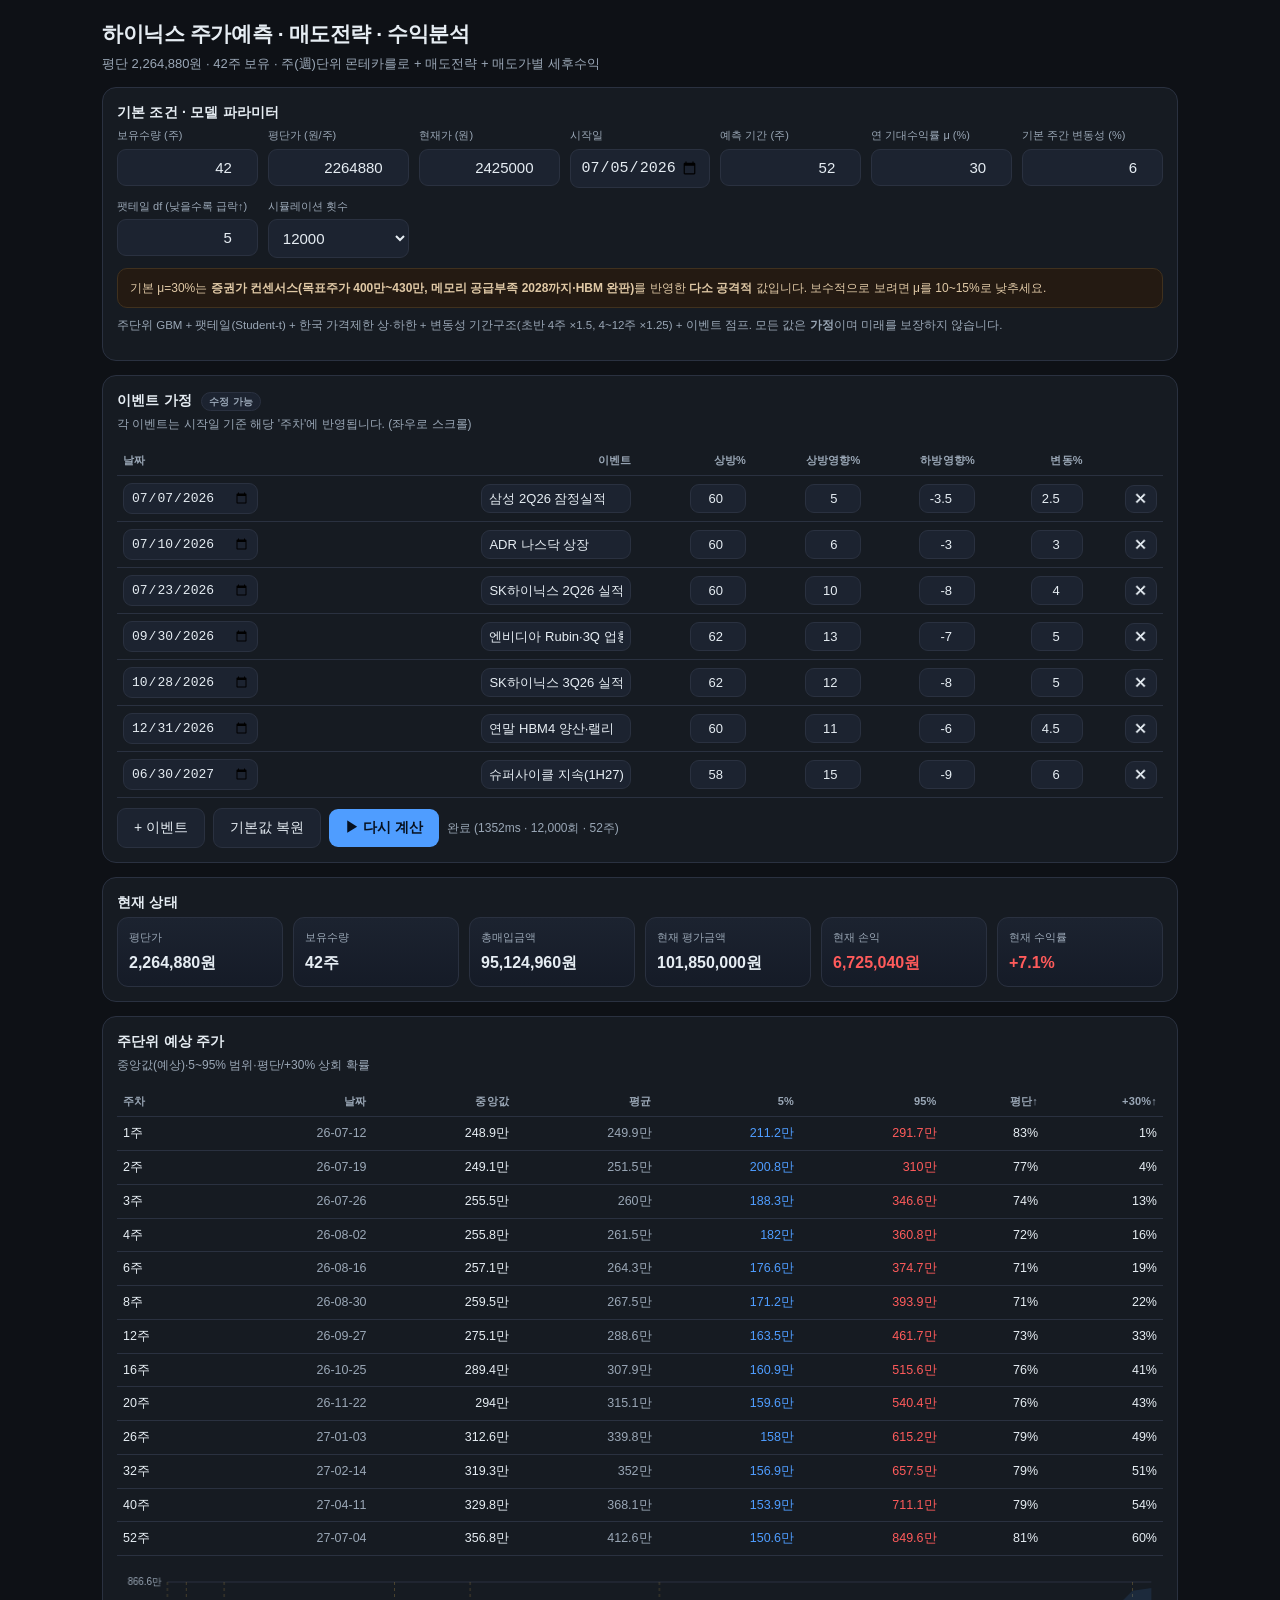
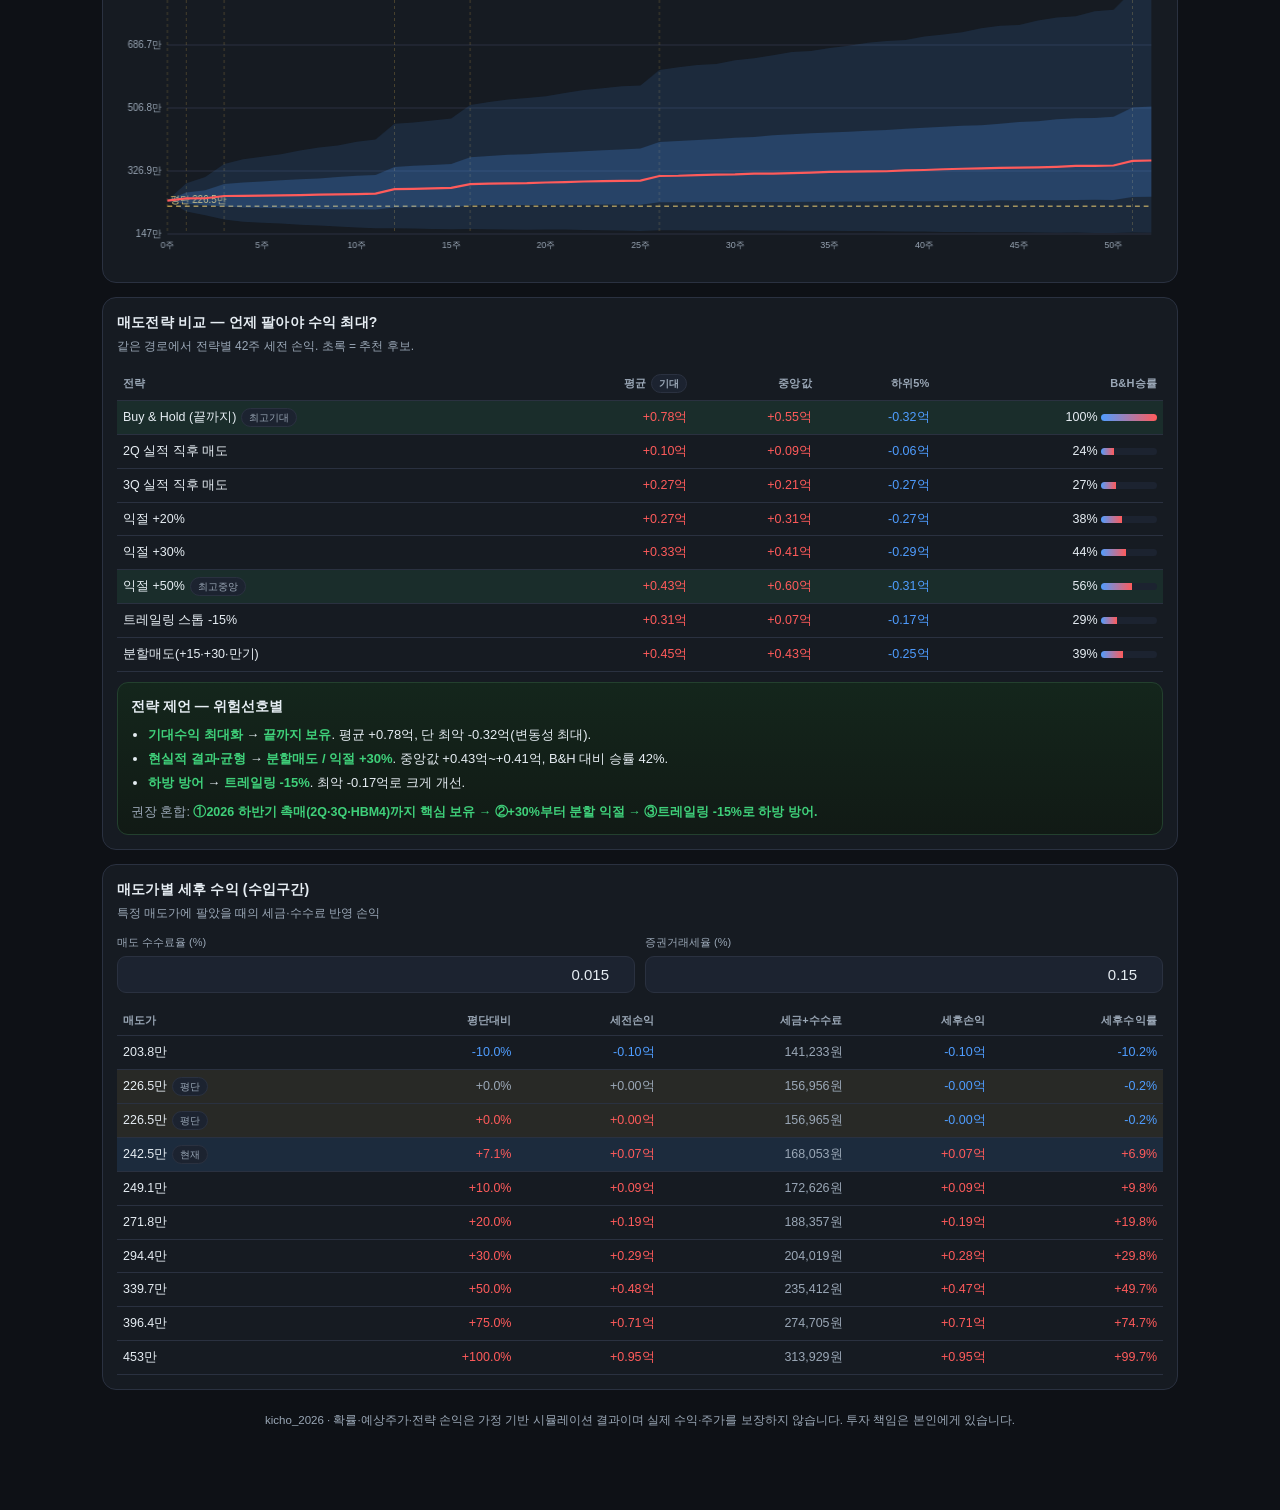
==== hynix-profit-analysis/index.html @ 16492cbe "Make forecast less conservative (mu=30%) and merge into single mobile page - Raise default drift to " ====
<!DOCTYPE html>
<html lang="ko">
<head>
<meta charset="UTF-8" />
<meta name="viewport" content="width=device-width, initial-scale=1.0, viewport-fit=cover" />
<title>하이닉스 주가예측 · 매도전략 · 수익분석</title>
<style>
  :root{
    --bg:#0e1116;--panel:#161b22;--panel-2:#1c2330;--line:#2a3140;
    --text:#e6edf3;--muted:#9aa7b6;--accent:#4f9dff;
    --up:#ff5b5b;--down:#4f9dff;--gold:#ffcf5c;--green:#3fd07a;
  }
  *{box-sizing:border-box}
  html{-webkit-text-size-adjust:100%}
  body{margin:0;font-family:-apple-system,BlinkMacSystemFont,"Segoe UI","Apple SD Gothic Neo","Malgun Gothic","맑은 고딕",Roboto,sans-serif;
    background:radial-gradient(1000px 500px at 20% -10%,#1a2233 0%,var(--bg) 55%);color:var(--text);line-height:1.5;-webkit-font-smoothing:antialiased}
  .wrap{max-width:1100px;margin:0 auto;padding:18px 12px 70px}
  header h1{margin:0 0 4px;font-size:21px;letter-spacing:-.4px}
  header p{margin:0;color:var(--muted);font-size:13px}
  .panel{background:var(--panel);border:1px solid var(--line);border-radius:14px;padding:14px;margin-top:14px}
  .panel h2{margin:0 0 4px;font-size:14px;color:var(--text);font-weight:700;letter-spacing:.2px}
  .panel .sub{color:var(--muted);font-size:12px;margin:0 0 12px}
  .grid{display:grid;gap:10px}
  .inputs{grid-template-columns:repeat(auto-fit,minmax(140px,1fr))}
  @media(max-width:520px){.inputs{grid-template-columns:1fr 1fr}}
  label{display:block;font-size:11px;color:var(--muted);margin-bottom:5px}
  input,select{width:100%;padding:9px 10px;border-radius:9px;background:var(--panel-2);border:1px solid var(--line);color:var(--text);font-size:15px;outline:none}
  input:focus,select:focus{border-color:var(--accent)}
  input[type=number]{text-align:right}
  .cards{grid-template-columns:repeat(auto-fit,minmax(110px,1fr))}
  @media(max-width:520px){.cards{grid-template-columns:1fr 1fr}}
  .card{background:linear-gradient(180deg,var(--panel-2),#151b27);border:1px solid var(--line);border-radius:11px;padding:11px}
  .card .k{font-size:11px;color:var(--muted)}
  .card .v{font-size:16px;font-weight:700;margin-top:5px}
  .up{color:var(--up)}.down{color:var(--down)}.muted{color:var(--muted)}.green{color:var(--green)}.gold{color:var(--gold)}
  .scroll{overflow-x:auto;-webkit-overflow-scrolling:touch}
  table{width:100%;border-collapse:collapse;font-size:12.5px}
  th,td{padding:7px 6px;text-align:right;border-bottom:1px solid var(--line);white-space:nowrap}
  th{color:var(--muted);font-weight:600;font-size:11px;letter-spacing:.2px}
  td:first-child,th:first-child{text-align:left}
  tr.best td{background:rgba(63,208,122,.10)}
  tr.avg td{background:rgba(255,207,92,.08)}
  tr.now td{background:rgba(79,157,255,.12)}
  .evt input{padding:6px 7px;font-size:13px}
  .btn{cursor:pointer;background:var(--accent);color:#06101f;border:none;border-radius:9px;padding:10px 16px;font-size:14px;font-weight:700}
  .btn.sec{background:var(--panel-2);color:var(--text);border:1px solid var(--line);font-weight:500}
  .prob-bar{height:7px;border-radius:6px;background:var(--panel-2);overflow:hidden;display:inline-block;width:56px;vertical-align:middle}
  .prob-bar>span{display:block;height:100%;background:linear-gradient(90deg,#4f9dff,#ff5b5b)}
  canvas{width:100%;max-width:100%;height:300px;display:block;touch-action:pan-y}
  .foot{margin-top:22px;color:var(--muted);font-size:11.5px;text-align:center}
  .note{font-size:11.5px;color:var(--muted);margin-top:9px}
  .toolbar{display:flex;gap:8px;flex-wrap:wrap;align-items:center;margin-top:10px}
  .rec{background:linear-gradient(180deg,#14261c,#111a15);border:1px solid #23402e;border-radius:11px;padding:13px;margin-top:10px}
  .rec b{color:var(--green)}
  .tag{display:inline-block;font-size:10px;padding:1px 7px;border-radius:999px;background:var(--panel-2);border:1px solid var(--line);color:var(--muted);margin-left:5px}
  .warn{background:#241a12;border:1px solid #40311e;border-radius:10px;padding:10px 12px;margin-top:10px;font-size:12px;color:#e0c9a6}
</style>
</head>
<body>
<div class="wrap">
  <header>
    <h1>하이닉스 주가예측 · 매도전략 · 수익분석</h1>
    <p>평단 2,264,880원 · 42주 보유 · 주(週)단위 몬테카를로 + 매도전략 + 매도가별 세후수익</p>
  </header>

  <section class="panel">
    <h2>기본 조건 · 모델 파라미터</h2>
    <div class="grid inputs">
      <div><label>보유수량 (주)</label><input id="qty" type="number" value="42" step="1"/></div>
      <div><label>평단가 (원/주)</label><input id="avg" type="number" value="2264880" step="1000"/></div>
      <div><label>현재가 (원)</label><input id="cur" type="number" value="2425000" step="1000"/></div>
      <div><label>시작일</label><input id="start" type="date" value="2026-07-05"/></div>
      <div><label>예측 기간 (주)</label><input id="weeks" type="number" value="52" step="1"/></div>
      <div><label>연 기대수익률 μ (%)</label><input id="mu" type="number" value="30" step="1"/></div>
      <div><label>기본 주간 변동성 (%)</label><input id="vol" type="number" value="6" step="0.5"/></div>
      <div><label>팻테일 df (낮을수록 급락↑)</label><input id="df" type="number" value="5" step="1"/></div>
      <div><label>시뮬레이션 횟수</label>
        <select id="runs"><option>5000</option><option selected>12000</option><option>25000</option></select>
      </div>
    </div>
    <div class="warn">기본 μ=30%는 <b>증권가 컨센서스(목표주가 400만~430만, 메모리 공급부족 2028까지·HBM 완판)</b>를 반영한 <b>다소 공격적</b> 값입니다. 보수적으로 보려면 μ를 10~15%로 낮추세요.</div>
    <p class="note">주단위 GBM + 팻테일(Student-t) + 한국 가격제한 상·하한 + 변동성 기간구조(초반 4주 ×1.5, 4~12주 ×1.25) + 이벤트 점프. 모든 값은 <b>가정</b>이며 미래를 보장하지 않습니다.</p>
  </section>

  <section class="panel">
    <h2>이벤트 가정 <span class="tag">수정 가능</span></h2>
    <p class="sub">각 이벤트는 시작일 기준 해당 '주차'에 반영됩니다. (좌우로 스크롤)</p>
    <div class="scroll">
      <table class="evt" id="evtTable">
        <thead><tr>
          <th>날짜</th><th>이벤트</th><th>상방%</th><th>상방영향%</th><th>하방영향%</th><th>변동%</th><th></th>
        </tr></thead>
        <tbody></tbody>
      </table>
    </div>
    <div class="toolbar">
      <button class="btn sec" id="addEvt">+ 이벤트</button>
      <button class="btn sec" id="resetEvt">기본값 복원</button>
      <button class="btn" id="run">▶ 다시 계산</button>
      <span id="status" class="muted" style="font-size:12px"></span>
    </div>
  </section>

  <section class="panel">
    <h2>현재 상태</h2>
    <div class="grid cards" id="nowCards"></div>
  </section>

  <section class="panel">
    <h2>주단위 예상 주가</h2>
    <p class="sub">중앙값(예상)·5~95% 범위·평단/+30% 상회 확률</p>
    <div class="scroll">
      <table id="weekly">
        <thead><tr><th>주차</th><th>날짜</th><th>중앙값</th><th>평균</th><th>5%</th><th>95%</th><th>평단↑</th><th>+30%↑</th></tr></thead>
        <tbody></tbody>
      </table>
    </div>
    <div style="margin-top:12px"><canvas id="fan" width="1080" height="300"></canvas></div>
  </section>

  <section class="panel">
    <h2>매도전략 비교 — 언제 팔아야 수익 최대?</h2>
    <p class="sub">같은 경로에서 전략별 42주 세전 손익. 초록 = 추천 후보.</p>
    <div class="scroll">
      <table id="strat">
        <thead><tr><th>전략</th><th>평균<span class="tag">기대</span></th><th>중앙값</th><th>하위5%</th><th>B&H승률</th></tr></thead>
        <tbody></tbody>
      </table>
    </div>
    <div id="recommend"></div>
  </section>

  <section class="panel">
    <h2>매도가별 세후 수익 (수입구간)</h2>
    <p class="sub">특정 매도가에 팔았을 때의 세금·수수료 반영 손익</p>
    <div class="grid inputs" style="margin-bottom:12px">
      <div><label>매도 수수료율 (%)</label><input id="fee" type="number" value="0.015" step="0.001"/></div>
      <div><label>증권거래세율 (%)</label><input id="tax" type="number" value="0.15" step="0.01"/></div>
    </div>
    <div class="scroll">
      <table id="scenario">
        <thead><tr><th>매도가</th><th>평단대비</th><th>세전손익</th><th>세금+수수료</th><th>세후손익</th><th>세후수익률</th></tr></thead>
        <tbody></tbody>
      </table>
    </div>
  </section>

  <p class="foot">kicho_2026 · 확률·예상주가·전략 손익은 가정 기반 시뮬레이션 결과이며 실제 수익·주가를 보장하지 않습니다. 투자 책임은 본인에게 있습니다.</p>
</div>

<script>
const $=(id)=>document.getElementById(id);
const won=(n)=>Math.round(n).toLocaleString("ko-KR")+"원";
const man=(n)=>(n/10000).toLocaleString("ko-KR",{maximumFractionDigits:1})+"만";
const eok=(n)=>{const v=n/1e8;return (v>=0?"+":"")+v.toFixed(2)+"억";};
const pct=(n)=>(n>=0?"+":"")+n.toFixed(1)+"%";
const cls=(n)=>n>0?"up":n<0?"down":"muted";

const DEFAULT_EVENTS=[
  {d:"2026-07-07",n:"삼성 2Q26 잠정실적",pu:60,up:5,dn:-3.5,vol:2.5},
  {d:"2026-07-10",n:"ADR 나스닥 상장",pu:60,up:6,dn:-3,vol:3},
  {d:"2026-07-23",n:"SK하이닉스 2Q26 실적",pu:60,up:10,dn:-8,vol:4},
  {d:"2026-09-30",n:"엔비디아 Rubin·3Q 업황",pu:62,up:13,dn:-7,vol:5},
  {d:"2026-10-28",n:"SK하이닉스 3Q26 실적",pu:62,up:12,dn:-8,vol:5},
  {d:"2026-12-31",n:"연말 HBM4 양산·랠리",pu:60,up:11,dn:-6,vol:4.5},
  {d:"2027-06-30",n:"슈퍼사이클 지속(1H27)",pu:58,up:15,dn:-9,vol:6},
];
let events=JSON.parse(JSON.stringify(DEFAULT_EVENTS));

function renderEvents(){
  const tb=$("evtTable").querySelector("tbody");
  tb.innerHTML=events.map((e,i)=>`<tr>
    <td><input data-i="${i}" data-k="d" type="date" value="${e.d}" style="width:135px"/></td>
    <td><input data-i="${i}" data-k="n" type="text" value="${e.n}" style="width:150px;text-align:left"/></td>
    <td><input data-i="${i}" data-k="pu" type="number" value="${e.pu}" style="width:56px"/></td>
    <td><input data-i="${i}" data-k="up" type="number" value="${e.up}" style="width:56px"/></td>
    <td><input data-i="${i}" data-k="dn" type="number" value="${e.dn}" style="width:56px"/></td>
    <td><input data-i="${i}" data-k="vol" type="number" value="${e.vol}" style="width:52px"/></td>
    <td><button class="btn sec del" data-i="${i}" style="padding:5px 8px">✕</button></td>
  </tr>`).join("");
  tb.querySelectorAll("input").forEach(inp=>inp.addEventListener("input",()=>{
    const i=+inp.dataset.i,k=inp.dataset.k;events[i][k]=(k==="d"||k==="n")?inp.value:(+inp.value||0);}));
  tb.querySelectorAll(".del").forEach(b=>b.addEventListener("click",()=>{events.splice(+b.dataset.i,1);renderEvents();}));
}

function gauss(){let u=0,v=0;while(u===0)u=Math.random();while(v===0)v=Math.random();
  return Math.sqrt(-2*Math.log(u))*Math.cos(2*Math.PI*v);}
function tdraw(df){if(df<=2)return gauss();let c=0;for(let i=0;i<df;i++){const g=gauss();c+=g*g;}
  return gauss()/Math.sqrt(c/df)*Math.sqrt((df-2)/df);}
const clamp=(m,lo,hi)=>Math.max(lo,Math.min(hi,m));
function quantile(sorted,q){const k=(sorted.length-1)*q,f=Math.floor(k),c=Math.min(f+1,sorted.length-1);
  return sorted[f]+(sorted[c]-sorted[f])*(k-f);}
function weekIndex(s,d){return Math.round((new Date(d)-new Date(s))/(7*864e5));}
function weekDate(s,w){const dt=new Date(s);dt.setDate(dt.getDate()+w*7);return dt.toISOString().slice(0,10);}

function simulate(){
  const qty=+$("qty").value||0,avg=+$("avg").value||0,cur=+$("cur").value||0;
  const start=$("start").value,W=Math.max(1,+$("weeks").value||52);
  const muW=(+$("mu").value/100)/52,baseVol=(+$("vol").value/100),df=Math.max(3,+$("df").value||5);
  const N=+$("runs").value;
  const evByWeek={};events.forEach(e=>{const w=weekIndex(start,e.d);if(w>=0&&w<=W){(evByWeek[w]=evByWeek[w]||[]).push(e);}});
  const cols=Array.from({length:W+1},()=>new Float64Array(N));
  const volMul=(w)=>w<4?1.5:w<12?1.25:1.0;
  const S={bh:new Float64Array(N),af2q:new Float64Array(N),af3q:new Float64Array(N),
    tp20:new Float64Array(N),tp30:new Float64Array(N),tp50:new Float64Array(N),
    trail:new Float64Array(N),scale:new Float64Array(N)};
  const w2q=(()=>{const e=events.find(x=>/2Q/i.test(x.n));return e?Math.min(weekIndex(start,e.d)+1,W):Math.min(3,W);})();
  const w3q=(()=>{const e=events.find(x=>/3Q/i.test(x.n));return e?Math.min(weekIndex(start,e.d)+1,W):Math.min(17,W);})();
  for(let p=0;p<N;p++){
    let price=cur;cols[0][p]=price;
    let peak=price,hit20=0,hit30=0,hit50=0,trailSold=0,scGot=0,scRem=1.0,sc15=0,sc30=0;
    const L20=cur*1.2,L30=cur*1.3,L50=cur*1.5,L15=cur*1.15;
    for(let w=1;w<=W;w++){
      const v=baseVol*volMul(w-1);
      price*=clamp(Math.exp((muW-0.5*v*v)+v*tdraw(df)),0.62,1.42);
      const evs=evByWeek[w];
      if(evs)evs.forEach(e=>{const sh=(Math.random()<e.pu/100?e.up:e.dn)/100;price*=clamp(1+sh+gauss()*e.vol/100,0.55,1.6);});
      if(price<1000)price=1000;cols[w][p]=price;
      peak=Math.max(peak,price);
      if(!hit20&&price>=L20)hit20=price;
      if(!hit30&&price>=L30)hit30=price;
      if(!hit50&&price>=L50)hit50=price;
      if(!trailSold&&price<=peak*0.85)trailSold=price;
      if(!sc15&&price>=L15){sc15=price;scGot+=price/3;scRem-=1/3;}
      if(!sc30&&price>=L30){sc30=price;scGot+=price/3;scRem-=1/3;}
    }
    const end=price;
    S.bh[p]=end;S.af2q[p]=cols[w2q][p];S.af3q[p]=cols[w3q][p];
    S.tp20[p]=hit20||end;S.tp30[p]=hit30||end;S.tp50[p]=hit50||end;
    S.trail[p]=trailSold||end;S.scale[p]=scGot+end*scRem;
  }
  return {qty,avg,cur,start,W,N,cols,S};
}

function renderNow(){
  const qty=+$("qty").value||0,avg=+$("avg").value||0,cur=+$("cur").value||0;
  const gain=(cur-avg)*qty,rate=avg?(cur/avg-1)*100:0;
  const cards=[
    {k:"평단가",v:won(avg)},{k:"보유수량",v:qty+"주"},{k:"총매입금액",v:won(avg*qty)},
    {k:"현재 평가금액",v:won(cur*qty)},{k:"현재 손익",v:won(gain),c:cls(gain)},{k:"현재 수익률",v:pct(rate),c:cls(gain)},
  ];
  $("nowCards").innerHTML=cards.map(c=>`<div class="card"><div class="k">${c.k}</div><div class="v ${c.c||""}">${c.v}</div></div>`).join("");
}

function renderWeekly(s){
  const marks=new Set([1,2,3,4,6,8,12,16,20,26,32,40,s.W]);const rows=[];
  for(let w=1;w<=s.W;w++){if(!marks.has(w))continue;
    const arr=Array.from(s.cols[w]).sort((a,b)=>a-b);
    const med=quantile(arr,.5),mean=arr.reduce((x,y)=>x+y,0)/arr.length,p5=quantile(arr,.05),p95=quantile(arr,.95);
    const ab=arr.filter(x=>x>=s.avg).length/arr.length*100,t30=arr.filter(x=>x>=s.cur*1.3).length/arr.length*100;
    rows.push(`<tr><td>${w}주</td><td class="muted">${weekDate(s.start,w).slice(2)}</td>
      <td>${man(med)}</td><td class="muted">${man(mean)}</td><td class="down">${man(p5)}</td><td class="up">${man(p95)}</td>
      <td>${ab.toFixed(0)}%</td><td>${t30.toFixed(0)}%</td></tr>`);
  }
  $("weekly").querySelector("tbody").innerHTML=rows.join("");
}

function renderStrat(s){
  const defs=[
    {k:"bh",n:"Buy & Hold (끝까지)"},{k:"af2q",n:"2Q 실적 직후 매도"},{k:"af3q",n:"3Q 실적 직후 매도"},
    {k:"tp20",n:"익절 +20%"},{k:"tp30",n:"익절 +30%"},{k:"tp50",n:"익절 +50%"},
    {k:"trail",n:"트레일링 스톱 -15%"},{k:"scale",n:"분할매도(+15·+30·만기)"},
  ];
  const bh=s.S.bh;
  const stats=defs.map(d=>{const a=s.S[d.k],arr=Array.from(a).sort((x,y)=>x-y);
    const mean=arr.reduce((x,y)=>x+y,0)/arr.length;
    let win=0;for(let i=0;i<a.length;i++)if(a[i]>=bh[i])win++;
    return {...d,meanPL:(mean-s.avg)*s.qty,medPL:(quantile(arr,.5)-s.avg)*s.qty,p5PL:(quantile(arr,.05)-s.avg)*s.qty,win:win/a.length*100};});
  const bestMean=Math.max(...stats.map(x=>x.meanPL)),bestMed=Math.max(...stats.map(x=>x.medPL));
  $("strat").querySelector("tbody").innerHTML=stats.map(x=>{
    const best=(x.meanPL===bestMean||x.medPL===bestMed);
    return `<tr class="${best?"best":""}"><td>${x.n}${x.meanPL===bestMean?'<span class="tag">최고기대</span>':''}${x.medPL===bestMed?'<span class="tag">최고중앙</span>':''}</td>
      <td class="${cls(x.meanPL)}">${eok(x.meanPL)}</td><td class="${cls(x.medPL)}">${eok(x.medPL)}</td>
      <td class="${cls(x.p5PL)}">${eok(x.p5PL)}</td>
      <td>${x.win.toFixed(0)}% <span class="prob-bar"><span style="width:${x.win}%"></span></span></td></tr>`;
  }).join("");
  const g=(k)=>stats.find(x=>x.k===k);
  const bhS=g("bh"),sc=g("scale"),tp30=g("tp30"),trail=g("trail");
  $("recommend").innerHTML=`<div class="rec">
    <div style="font-size:14px;font-weight:700;margin-bottom:6px">전략 제언 — 위험선호별</div>
    <ul style="margin:0;padding-left:17px;font-size:13px;line-height:1.85">
      <li><b>기대수익 최대화</b> → <b>끝까지 보유</b>. 평균 ${eok(bhS.meanPL)}, 단 최악 ${eok(bhS.p5PL)}(변동성 최대).</li>
      <li><b>현실적 결과·균형</b> → <b>분할매도 / 익절 +30%</b>. 중앙값 ${eok(sc.medPL)}~${eok(tp30.medPL)}, B&H 대비 승률 ${Math.round((sc.win+tp30.win)/2)}%.</li>
      <li><b>하방 방어</b> → <b>트레일링 -15%</b>. 최악 ${eok(trail.p5PL)}로 크게 개선.</li>
    </ul>
    <div style="margin-top:8px;font-size:12.5px;color:var(--muted)">권장 혼합: <b>①2026 하반기 촉매(2Q·3Q·HBM4)까지 핵심 보유 → ②+30%부터 분할 익절 → ③트레일링 -15%로 하방 방어.</b></div>
  </div>`;
}

function drawFan(s){
  const cv=$("fan"),ctx=cv.getContext("2d"),W=cv.width,H=cv.height;ctx.clearRect(0,0,W,H);
  const padL=52,padR=12,padT=14,padB=34,x0=padL,x1=W-padR,y0=H-padB,y1=padT;
  const st=[];for(let w=0;w<=s.W;w++){const a=Array.from(s.cols[w]).sort((p,q)=>p-q);
    st.push({p5:quantile(a,.05),p25:quantile(a,.25),med:quantile(a,.5),p75:quantile(a,.75),p95:quantile(a,.95)});}
  const lo=Math.min(...st.map(p=>p.p5),s.avg)*0.98,hi=Math.max(...st.map(p=>p.p95),s.avg)*1.02;
  const sx=(w)=>x0+(w/s.W)*(x1-x0),sy=(v)=>y0-((v-lo)/(hi-lo))*(y0-y1);
  ctx.strokeStyle="#2a3140";ctx.fillStyle="#9aa7b6";ctx.font="10px sans-serif";
  for(let g=0;g<=4;g++){const v=lo+(hi-lo)*g/4,y=sy(v);ctx.beginPath();ctx.moveTo(x0,y);ctx.lineTo(x1,y);ctx.stroke();
    ctx.textAlign="right";ctx.fillText(man(v),x0-6,y+3);}
  events.forEach(e=>{const w=weekIndex(s.start,e.d);if(w<0||w>s.W)return;const x=sx(w);
    ctx.strokeStyle="rgba(255,207,92,.22)";ctx.setLineDash([3,3]);ctx.beginPath();ctx.moveTo(x,y1);ctx.lineTo(x,y0);ctx.stroke();ctx.setLineDash([]);});
  ctx.strokeStyle="#ffcf5c";ctx.setLineDash([5,4]);const ya=sy(s.avg);
  ctx.beginPath();ctx.moveTo(x0,ya);ctx.lineTo(x1,ya);ctx.stroke();ctx.setLineDash([]);
  ctx.fillStyle="#ffcf5c";ctx.textAlign="left";ctx.fillText("평단 "+man(s.avg),x0+3,ya-3);
  const band=(a,b,c)=>{ctx.fillStyle=c;ctx.beginPath();
    st.forEach((p,i)=>{const x=sx(i),y=sy(p[b]);i?ctx.lineTo(x,y):ctx.moveTo(x,y);});
    for(let i=st.length-1;i>=0;i--)ctx.lineTo(sx(i),sy(st[i][a]));ctx.closePath();ctx.fill();};
  band("p5","p95","rgba(79,157,255,.12)");band("p25","p75","rgba(79,157,255,.22)");
  ctx.strokeStyle="#ff5b5b";ctx.lineWidth=2.2;ctx.beginPath();
  st.forEach((p,i)=>{const x=sx(i),y=sy(p.med);i?ctx.lineTo(x,y):ctx.moveTo(x,y);});ctx.stroke();
  ctx.fillStyle="#9aa7b6";ctx.textAlign="center";ctx.font="9px sans-serif";
  for(let w=0;w<=s.W;w+=Math.max(1,Math.round(s.W/10))){ctx.fillText(w+"주",sx(w),y0+14);}
}

function renderScenario(){
  const qty=+$("qty").value||0,avg=+$("avg").value||0,cur=+$("cur").value||0;
  const fee=(+$("fee").value||0)/100,tax=(+$("tax").value||0)/100,cost=avg*qty;
  const mults=[0.9,1.0,1.1,1.2,1.3,1.5,1.75,2.0];
  const set=new Set(mults.map(m=>Math.round(avg*m/1000)*1000));
  if(cur>0)set.add(Math.round(cur/1000)*1000);set.add(Math.round(avg));
  const prices=[...set].filter(p=>p>0).sort((a,b)=>a-b);
  $("scenario").querySelector("tbody").innerHTML=prices.map(price=>{
    const proceeds=price*qty,t=proceeds*tax,f=proceeds*fee,gross=proceeds-cost,net=gross-t-f;
    const rate=cost?net/cost*100:0,diff=avg?(price-avg)/avg*100:0;
    const isAvg=Math.abs(price-Math.round(avg))<avg*0.005,isNow=cur>0&&Math.abs(price-Math.round(cur/1000)*1000)<1;
    return `<tr class="${isNow?"now":isAvg?"avg":""}"><td>${man(price)}${isAvg?'<span class="tag">평단</span>':isNow?'<span class="tag">현재</span>':''}</td>
      <td class="${cls(diff)}">${pct(diff)}</td><td class="${cls(gross)}">${eok(gross)}</td>
      <td class="muted">${won(t+f)}</td><td class="${cls(net)}">${eok(net)}</td><td class="${cls(net)}">${pct(rate)}</td></tr>`;
  }).join("");
}

let running=false;
function run(){
  if(running)return;running=true;$("status").textContent="계산 중…";
  setTimeout(()=>{const t0=performance.now();const s=simulate();
    renderNow();renderWeekly(s);drawFan(s);renderStrat(s);renderScenario();
    $("status").textContent=`완료 (${(performance.now()-t0).toFixed(0)}ms · ${s.N.toLocaleString()}회 · ${s.W}주)`;running=false;},30);
}

$("addEvt").addEventListener("click",()=>{events.push({d:"2027-12-31",n:"신규 이벤트",pu:55,up:8,dn:-8,vol:5});renderEvents();});
$("resetEvt").addEventListener("click",()=>{events=JSON.parse(JSON.stringify(DEFAULT_EVENTS));renderEvents();run();});
$("run").addEventListener("click",run);
["qty","avg","cur"].forEach(id=>$(id).addEventListener("input",()=>{renderNow();renderScenario();}));
["fee","tax"].forEach(id=>$(id).addEventListener("input",renderScenario));

renderEvents();renderNow();run();
</script>
</body>
</html>
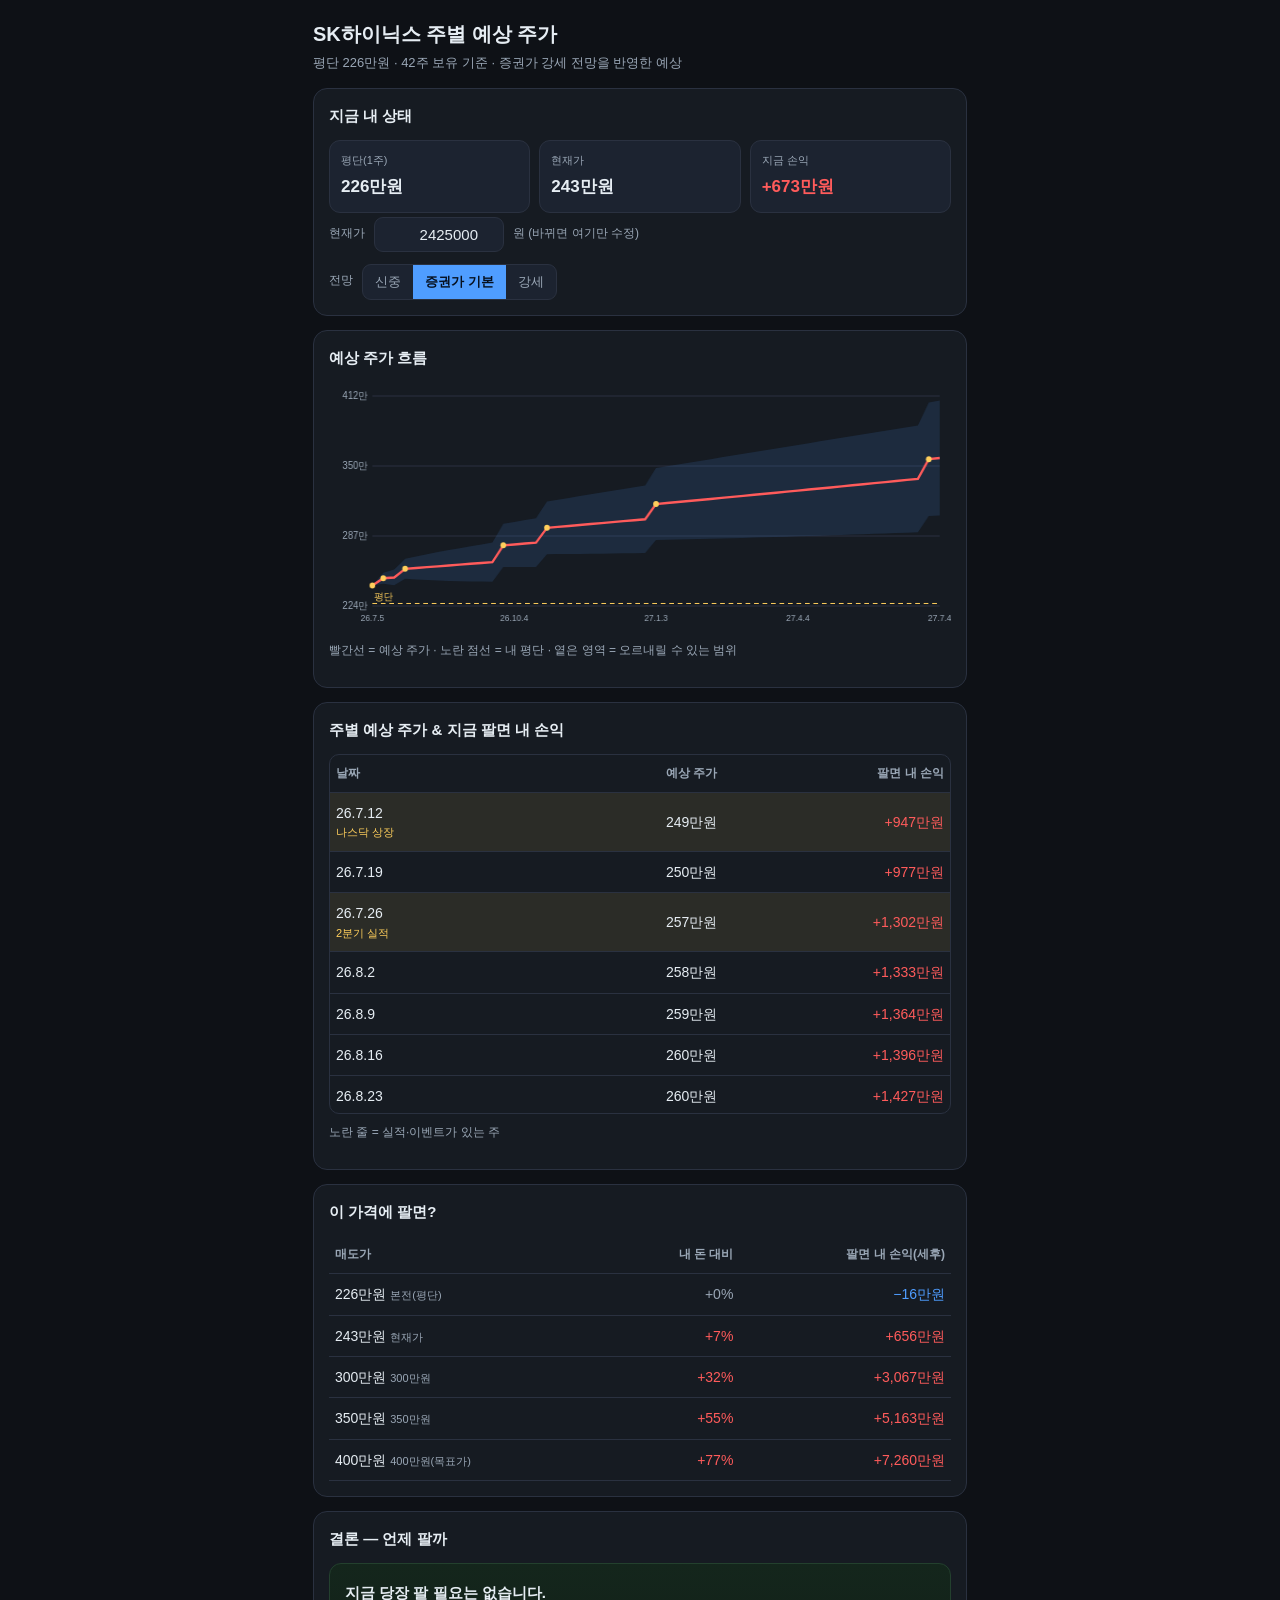
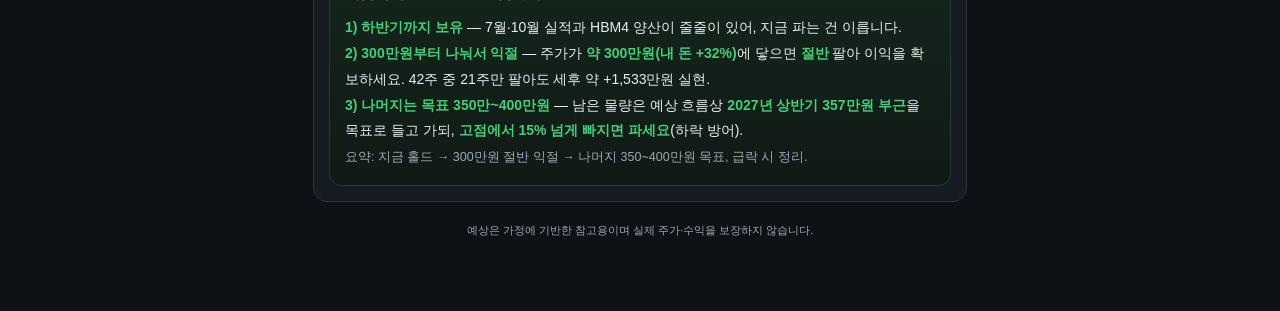
==== commit 74ff4646: "Simplify to plain weekly price view (one number per week, clear conclusion) - Remove statistical jar" ====
--- a/hynix-profit-analysis/index.html
+++ b/hynix-profit-analysis/index.html
@@ -3,347 +3,215 @@
 <head>
 <meta charset="UTF-8" />
 <meta name="viewport" content="width=device-width, initial-scale=1.0, viewport-fit=cover" />
-<title>하이닉스 주가예측 · 매도전략 · 수익분석</title>
+<title>하이닉스 주별 예상 주가</title>
 <style>
   :root{
     --bg:#0e1116;--panel:#161b22;--panel-2:#1c2330;--line:#2a3140;
-    --text:#e6edf3;--muted:#9aa7b6;--accent:#4f9dff;
-    --up:#ff5b5b;--down:#4f9dff;--gold:#ffcf5c;--green:#3fd07a;
+    --text:#e6edf3;--muted:#9aa7b6;--accent:#4f9dff;--up:#ff5b5b;--down:#4f9dff;--gold:#ffcf5c;--green:#3fd07a;
   }
   *{box-sizing:border-box}
   html{-webkit-text-size-adjust:100%}
-  body{margin:0;font-family:-apple-system,BlinkMacSystemFont,"Segoe UI","Apple SD Gothic Neo","Malgun Gothic","맑은 고딕",Roboto,sans-serif;
-    background:radial-gradient(1000px 500px at 20% -10%,#1a2233 0%,var(--bg) 55%);color:var(--text);line-height:1.5;-webkit-font-smoothing:antialiased}
-  .wrap{max-width:1100px;margin:0 auto;padding:18px 12px 70px}
-  header h1{margin:0 0 4px;font-size:21px;letter-spacing:-.4px}
-  header p{margin:0;color:var(--muted);font-size:13px}
-  .panel{background:var(--panel);border:1px solid var(--line);border-radius:14px;padding:14px;margin-top:14px}
-  .panel h2{margin:0 0 4px;font-size:14px;color:var(--text);font-weight:700;letter-spacing:.2px}
-  .panel .sub{color:var(--muted);font-size:12px;margin:0 0 12px}
-  .grid{display:grid;gap:10px}
-  .inputs{grid-template-columns:repeat(auto-fit,minmax(140px,1fr))}
-  @media(max-width:520px){.inputs{grid-template-columns:1fr 1fr}}
-  label{display:block;font-size:11px;color:var(--muted);margin-bottom:5px}
-  input,select{width:100%;padding:9px 10px;border-radius:9px;background:var(--panel-2);border:1px solid var(--line);color:var(--text);font-size:15px;outline:none}
-  input:focus,select:focus{border-color:var(--accent)}
-  input[type=number]{text-align:right}
-  .cards{grid-template-columns:repeat(auto-fit,minmax(110px,1fr))}
-  @media(max-width:520px){.cards{grid-template-columns:1fr 1fr}}
-  .card{background:linear-gradient(180deg,var(--panel-2),#151b27);border:1px solid var(--line);border-radius:11px;padding:11px}
+  body{margin:0;font-family:-apple-system,BlinkMacSystemFont,"Segoe UI","Apple SD Gothic Neo","맑은 고딕",Roboto,sans-serif;
+    background:var(--bg);color:var(--text);line-height:1.6;-webkit-font-smoothing:antialiased}
+  .wrap{max-width:680px;margin:0 auto;padding:18px 13px 60px}
+  h1{margin:0 0 3px;font-size:20px}
+  .lead{color:var(--muted);font-size:13px;margin:0 0 4px}
+  .panel{background:var(--panel);border:1px solid var(--line);border-radius:14px;padding:15px;margin-top:14px}
+  .panel h2{margin:0 0 12px;font-size:15px;font-weight:700}
+  .cards{display:grid;grid-template-columns:1fr 1fr 1fr;gap:9px}
+  @media(max-width:430px){.cards{grid-template-columns:1fr 1fr}}
+  .card{background:var(--panel-2);border:1px solid var(--line);border-radius:11px;padding:11px}
   .card .k{font-size:11px;color:var(--muted)}
-  .card .v{font-size:16px;font-weight:700;margin-top:5px}
+  .card .v{font-size:17px;font-weight:800;margin-top:4px}
   .up{color:var(--up)}.down{color:var(--down)}.muted{color:var(--muted)}.green{color:var(--green)}.gold{color:var(--gold)}
-  .scroll{overflow-x:auto;-webkit-overflow-scrolling:touch}
-  table{width:100%;border-collapse:collapse;font-size:12.5px}
-  th,td{padding:7px 6px;text-align:right;border-bottom:1px solid var(--line);white-space:nowrap}
-  th{color:var(--muted);font-weight:600;font-size:11px;letter-spacing:.2px}
+  canvas{width:100%;max-width:100%;height:250px;display:block;touch-action:pan-y}
+  table{width:100%;border-collapse:collapse;font-size:14px}
+  th,td{padding:9px 6px;text-align:right;border-bottom:1px solid var(--line);white-space:nowrap}
+  th{color:var(--muted);font-weight:600;font-size:12px}
   td:first-child,th:first-child{text-align:left}
-  tr.best td{background:rgba(63,208,122,.10)}
-  tr.avg td{background:rgba(255,207,92,.08)}
-  tr.now td{background:rgba(79,157,255,.12)}
-  .evt input{padding:6px 7px;font-size:13px}
-  .btn{cursor:pointer;background:var(--accent);color:#06101f;border:none;border-radius:9px;padding:10px 16px;font-size:14px;font-weight:700}
-  .btn.sec{background:var(--panel-2);color:var(--text);border:1px solid var(--line);font-weight:500}
-  .prob-bar{height:7px;border-radius:6px;background:var(--panel-2);overflow:hidden;display:inline-block;width:56px;vertical-align:middle}
-  .prob-bar>span{display:block;height:100%;background:linear-gradient(90deg,#4f9dff,#ff5b5b)}
-  canvas{width:100%;max-width:100%;height:300px;display:block;touch-action:pan-y}
-  .foot{margin-top:22px;color:var(--muted);font-size:11.5px;text-align:center}
-  .note{font-size:11.5px;color:var(--muted);margin-top:9px}
-  .toolbar{display:flex;gap:8px;flex-wrap:wrap;align-items:center;margin-top:10px}
-  .rec{background:linear-gradient(180deg,#14261c,#111a15);border:1px solid #23402e;border-radius:11px;padding:13px;margin-top:10px}
-  .rec b{color:var(--green)}
-  .tag{display:inline-block;font-size:10px;padding:1px 7px;border-radius:999px;background:var(--panel-2);border:1px solid var(--line);color:var(--muted);margin-left:5px}
-  .warn{background:#241a12;border:1px solid #40311e;border-radius:10px;padding:10px 12px;margin-top:10px;font-size:12px;color:#e0c9a6}
+  tr.ev td{background:rgba(255,207,92,.09)}
+  .evname{font-size:11px;color:var(--gold);display:block}
+  .twrap{max-height:360px;overflow-y:auto;-webkit-overflow-scrolling:touch;border:1px solid var(--line);border-radius:10px}
+  .tip{font-size:12px;color:var(--muted);margin-top:9px}
+  .concl{background:linear-gradient(180deg,#14261c,#111a15);border:1px solid #23402e;border-radius:12px;padding:15px;font-size:14px;line-height:1.85}
+  .concl b{color:var(--green)}
+  .concl .big{font-size:15px;font-weight:800;margin-bottom:8px;color:var(--text)}
+  .in{display:flex;gap:9px;align-items:center;margin-top:4px}
+  .in label{font-size:12px;color:var(--muted)}
+  .in input{width:130px;padding:8px 10px;border-radius:9px;background:var(--panel-2);border:1px solid var(--line);color:var(--text);font-size:15px;text-align:right;outline:none}
+  .seg{display:inline-flex;background:var(--panel-2);border:1px solid var(--line);border-radius:9px;overflow:hidden;margin-top:2px}
+  .seg button{background:none;border:none;color:var(--muted);padding:8px 12px;font-size:13px;cursor:pointer}
+  .seg button.on{background:var(--accent);color:#06101f;font-weight:700}
+  .foot{margin-top:20px;color:var(--muted);font-size:11px;text-align:center}
 </style>
 </head>
 <body>
 <div class="wrap">
-  <header>
-    <h1>하이닉스 주가예측 · 매도전략 · 수익분석</h1>
-    <p>평단 2,264,880원 · 42주 보유 · 주(週)단위 몬테카를로 + 매도전략 + 매도가별 세후수익</p>
-  </header>
-
-  <section class="panel">
-    <h2>기본 조건 · 모델 파라미터</h2>
-    <div class="grid inputs">
-      <div><label>보유수량 (주)</label><input id="qty" type="number" value="42" step="1"/></div>
-      <div><label>평단가 (원/주)</label><input id="avg" type="number" value="2264880" step="1000"/></div>
-      <div><label>현재가 (원)</label><input id="cur" type="number" value="2425000" step="1000"/></div>
-      <div><label>시작일</label><input id="start" type="date" value="2026-07-05"/></div>
-      <div><label>예측 기간 (주)</label><input id="weeks" type="number" value="52" step="1"/></div>
-      <div><label>연 기대수익률 μ (%)</label><input id="mu" type="number" value="30" step="1"/></div>
-      <div><label>기본 주간 변동성 (%)</label><input id="vol" type="number" value="6" step="0.5"/></div>
-      <div><label>팻테일 df (낮을수록 급락↑)</label><input id="df" type="number" value="5" step="1"/></div>
-      <div><label>시뮬레이션 횟수</label>
-        <select id="runs"><option>5000</option><option selected>12000</option><option>25000</option></select>
-      </div>
+  <h1>SK하이닉스 주별 예상 주가</h1>
+  <p class="lead">평단 226만원 · 42주 보유 기준 · 증권가 강세 전망을 반영한 예상</p>
+
+  <section class="panel">
+    <h2>지금 내 상태</h2>
+    <div class="cards" id="now"></div>
+    <div class="in"><label>현재가</label><input id="cur" type="number" value="2425000" step="1000"/><span class="muted" style="font-size:12px">원 (바뀌면 여기만 수정)</span></div>
+    <div class="in" style="margin-top:10px"><label>전망</label>
+      <span class="seg" id="seg">
+        <button data-m="0.05">신중</button>
+        <button data-m="0.15" class="on">증권가 기본</button>
+        <button data-m="0.30">강세</button>
+      </span>
     </div>
-    <div class="warn">기본 μ=30%는 <b>증권가 컨센서스(목표주가 400만~430만, 메모리 공급부족 2028까지·HBM 완판)</b>를 반영한 <b>다소 공격적</b> 값입니다. 보수적으로 보려면 μ를 10~15%로 낮추세요.</div>
-    <p class="note">주단위 GBM + 팻테일(Student-t) + 한국 가격제한 상·하한 + 변동성 기간구조(초반 4주 ×1.5, 4~12주 ×1.25) + 이벤트 점프. 모든 값은 <b>가정</b>이며 미래를 보장하지 않습니다.</p>
-  </section>
-
-  <section class="panel">
-    <h2>이벤트 가정 <span class="tag">수정 가능</span></h2>
-    <p class="sub">각 이벤트는 시작일 기준 해당 '주차'에 반영됩니다. (좌우로 스크롤)</p>
-    <div class="scroll">
-      <table class="evt" id="evtTable">
-        <thead><tr>
-          <th>날짜</th><th>이벤트</th><th>상방%</th><th>상방영향%</th><th>하방영향%</th><th>변동%</th><th></th>
-        </tr></thead>
-        <tbody></tbody>
-      </table>
+  </section>
+
+  <section class="panel">
+    <h2>예상 주가 흐름</h2>
+    <canvas id="chart" width="660" height="250"></canvas>
+    <p class="tip">빨간선 = 예상 주가 · 노란 점선 = 내 평단 · 옅은 영역 = 오르내릴 수 있는 범위</p>
+  </section>
+
+  <section class="panel">
+    <h2>주별 예상 주가 & 지금 팔면 내 손익</h2>
+    <div class="twrap">
+      <table id="weekly"><thead><tr><th>날짜</th><th>예상 주가</th><th>팔면 내 손익</th></tr></thead><tbody></tbody></table>
     </div>
-    <div class="toolbar">
-      <button class="btn sec" id="addEvt">+ 이벤트</button>
-      <button class="btn sec" id="resetEvt">기본값 복원</button>
-      <button class="btn" id="run">▶ 다시 계산</button>
-      <span id="status" class="muted" style="font-size:12px"></span>
-    </div>
-  </section>
-
-  <section class="panel">
-    <h2>현재 상태</h2>
-    <div class="grid cards" id="nowCards"></div>
-  </section>
-
-  <section class="panel">
-    <h2>주단위 예상 주가</h2>
-    <p class="sub">중앙값(예상)·5~95% 범위·평단/+30% 상회 확률</p>
-    <div class="scroll">
-      <table id="weekly">
-        <thead><tr><th>주차</th><th>날짜</th><th>중앙값</th><th>평균</th><th>5%</th><th>95%</th><th>평단↑</th><th>+30%↑</th></tr></thead>
-        <tbody></tbody>
-      </table>
-    </div>
-    <div style="margin-top:12px"><canvas id="fan" width="1080" height="300"></canvas></div>
-  </section>
-
-  <section class="panel">
-    <h2>매도전략 비교 — 언제 팔아야 수익 최대?</h2>
-    <p class="sub">같은 경로에서 전략별 42주 세전 손익. 초록 = 추천 후보.</p>
-    <div class="scroll">
-      <table id="strat">
-        <thead><tr><th>전략</th><th>평균<span class="tag">기대</span></th><th>중앙값</th><th>하위5%</th><th>B&H승률</th></tr></thead>
-        <tbody></tbody>
-      </table>
-    </div>
-    <div id="recommend"></div>
-  </section>
-
-  <section class="panel">
-    <h2>매도가별 세후 수익 (수입구간)</h2>
-    <p class="sub">특정 매도가에 팔았을 때의 세금·수수료 반영 손익</p>
-    <div class="grid inputs" style="margin-bottom:12px">
-      <div><label>매도 수수료율 (%)</label><input id="fee" type="number" value="0.015" step="0.001"/></div>
-      <div><label>증권거래세율 (%)</label><input id="tax" type="number" value="0.15" step="0.01"/></div>
-    </div>
-    <div class="scroll">
-      <table id="scenario">
-        <thead><tr><th>매도가</th><th>평단대비</th><th>세전손익</th><th>세금+수수료</th><th>세후손익</th><th>세후수익률</th></tr></thead>
-        <tbody></tbody>
-      </table>
-    </div>
-  </section>
-
-  <p class="foot">kicho_2026 · 확률·예상주가·전략 손익은 가정 기반 시뮬레이션 결과이며 실제 수익·주가를 보장하지 않습니다. 투자 책임은 본인에게 있습니다.</p>
+    <p class="tip">노란 줄 = 실적·이벤트가 있는 주</p>
+  </section>
+
+  <section class="panel">
+    <h2>이 가격에 팔면?</h2>
+    <table id="targets"><thead><tr><th>매도가</th><th>내 돈 대비</th><th>팔면 내 손익(세후)</th></tr></thead><tbody></tbody></table>
+  </section>
+
+  <section class="panel">
+    <h2>결론 — 언제 팔까</h2>
+    <div class="concl" id="concl"></div>
+  </section>
+
+  <p class="foot">예상은 가정에 기반한 참고용이며 실제 주가·수익을 보장하지 않습니다.</p>
 </div>
 
 <script>
 const $=(id)=>document.getElementById(id);
-const won=(n)=>Math.round(n).toLocaleString("ko-KR")+"원";
-const man=(n)=>(n/10000).toLocaleString("ko-KR",{maximumFractionDigits:1})+"만";
-const eok=(n)=>{const v=n/1e8;return (v>=0?"+":"")+v.toFixed(2)+"억";};
-const pct=(n)=>(n>=0?"+":"")+n.toFixed(1)+"%";
+const AVG=2264880, QTY=42;
+const man=(n)=>Math.round(n/10000).toLocaleString("ko-KR")+"만원";
+const plMan=(n)=>(n>=0?"+":"−")+Math.abs(Math.round(n/10000)).toLocaleString("ko-KR")+"만원";
+const pctv=(n)=>(n>=0?"+":"")+Math.round(n)+"%";
 const cls=(n)=>n>0?"up":n<0?"down":"muted";
 
-const DEFAULT_EVENTS=[
-  {d:"2026-07-07",n:"삼성 2Q26 잠정실적",pu:60,up:5,dn:-3.5,vol:2.5},
-  {d:"2026-07-10",n:"ADR 나스닥 상장",pu:60,up:6,dn:-3,vol:3},
-  {d:"2026-07-23",n:"SK하이닉스 2Q26 실적",pu:60,up:10,dn:-8,vol:4},
-  {d:"2026-09-30",n:"엔비디아 Rubin·3Q 업황",pu:62,up:13,dn:-7,vol:5},
-  {d:"2026-10-28",n:"SK하이닉스 3Q26 실적",pu:62,up:12,dn:-8,vol:5},
-  {d:"2026-12-31",n:"연말 HBM4 양산·랠리",pu:60,up:11,dn:-6,vol:4.5},
-  {d:"2027-06-30",n:"슈퍼사이클 지속(1H27)",pu:58,up:15,dn:-9,vol:6},
+// 이벤트: 시작 기준 주차, 이름, 기대 상승효과(%)
+const START=new Date("2026-07-05");
+const EVENTS=[
+  {d:"2026-07-07",n:"삼성 실적",j:1.6},
+  {d:"2026-07-10",n:"나스닥 상장",j:2.4},
+  {d:"2026-07-23",n:"2분기 실적",j:2.8},
+  {d:"2026-09-30",n:"엔비디아·업황",j:5.4},
+  {d:"2026-10-28",n:"3분기 실적",j:4.4},
+  {d:"2026-12-31",n:"연말·HBM4",j:4.2},
+  {d:"2027-06-30",n:"슈퍼사이클",j:4.9},
 ];
-let events=JSON.parse(JSON.stringify(DEFAULT_EVENTS));
-
-function renderEvents(){
-  const tb=$("evtTable").querySelector("tbody");
-  tb.innerHTML=events.map((e,i)=>`<tr>
-    <td><input data-i="${i}" data-k="d" type="date" value="${e.d}" style="width:135px"/></td>
-    <td><input data-i="${i}" data-k="n" type="text" value="${e.n}" style="width:150px;text-align:left"/></td>
-    <td><input data-i="${i}" data-k="pu" type="number" value="${e.pu}" style="width:56px"/></td>
-    <td><input data-i="${i}" data-k="up" type="number" value="${e.up}" style="width:56px"/></td>
-    <td><input data-i="${i}" data-k="dn" type="number" value="${e.dn}" style="width:56px"/></td>
-    <td><input data-i="${i}" data-k="vol" type="number" value="${e.vol}" style="width:52px"/></td>
-    <td><button class="btn sec del" data-i="${i}" style="padding:5px 8px">✕</button></td>
-  </tr>`).join("");
-  tb.querySelectorAll("input").forEach(inp=>inp.addEventListener("input",()=>{
-    const i=+inp.dataset.i,k=inp.dataset.k;events[i][k]=(k==="d"||k==="n")?inp.value:(+inp.value||0);}));
-  tb.querySelectorAll(".del").forEach(b=>b.addEventListener("click",()=>{events.splice(+b.dataset.i,1);renderEvents();}));
-}
-
-function gauss(){let u=0,v=0;while(u===0)u=Math.random();while(v===0)v=Math.random();
-  return Math.sqrt(-2*Math.log(u))*Math.cos(2*Math.PI*v);}
-function tdraw(df){if(df<=2)return gauss();let c=0;for(let i=0;i<df;i++){const g=gauss();c+=g*g;}
-  return gauss()/Math.sqrt(c/df)*Math.sqrt((df-2)/df);}
-const clamp=(m,lo,hi)=>Math.max(lo,Math.min(hi,m));
-function quantile(sorted,q){const k=(sorted.length-1)*q,f=Math.floor(k),c=Math.min(f+1,sorted.length-1);
-  return sorted[f]+(sorted[c]-sorted[f])*(k-f);}
-function weekIndex(s,d){return Math.round((new Date(d)-new Date(s))/(7*864e5));}
-function weekDate(s,w){const dt=new Date(s);dt.setDate(dt.getDate()+w*7);return dt.toISOString().slice(0,10);}
-
-function simulate(){
-  const qty=+$("qty").value||0,avg=+$("avg").value||0,cur=+$("cur").value||0;
-  const start=$("start").value,W=Math.max(1,+$("weeks").value||52);
-  const muW=(+$("mu").value/100)/52,baseVol=(+$("vol").value/100),df=Math.max(3,+$("df").value||5);
-  const N=+$("runs").value;
-  const evByWeek={};events.forEach(e=>{const w=weekIndex(start,e.d);if(w>=0&&w<=W){(evByWeek[w]=evByWeek[w]||[]).push(e);}});
-  const cols=Array.from({length:W+1},()=>new Float64Array(N));
-  const volMul=(w)=>w<4?1.5:w<12?1.25:1.0;
-  const S={bh:new Float64Array(N),af2q:new Float64Array(N),af3q:new Float64Array(N),
-    tp20:new Float64Array(N),tp30:new Float64Array(N),tp50:new Float64Array(N),
-    trail:new Float64Array(N),scale:new Float64Array(N)};
-  const w2q=(()=>{const e=events.find(x=>/2Q/i.test(x.n));return e?Math.min(weekIndex(start,e.d)+1,W):Math.min(3,W);})();
-  const w3q=(()=>{const e=events.find(x=>/3Q/i.test(x.n));return e?Math.min(weekIndex(start,e.d)+1,W):Math.min(17,W);})();
-  for(let p=0;p<N;p++){
-    let price=cur;cols[0][p]=price;
-    let peak=price,hit20=0,hit30=0,hit50=0,trailSold=0,scGot=0,scRem=1.0,sc15=0,sc30=0;
-    const L20=cur*1.2,L30=cur*1.3,L50=cur*1.5,L15=cur*1.15;
-    for(let w=1;w<=W;w++){
-      const v=baseVol*volMul(w-1);
-      price*=clamp(Math.exp((muW-0.5*v*v)+v*tdraw(df)),0.62,1.42);
-      const evs=evByWeek[w];
-      if(evs)evs.forEach(e=>{const sh=(Math.random()<e.pu/100?e.up:e.dn)/100;price*=clamp(1+sh+gauss()*e.vol/100,0.55,1.6);});
-      if(price<1000)price=1000;cols[w][p]=price;
-      peak=Math.max(peak,price);
-      if(!hit20&&price>=L20)hit20=price;
-      if(!hit30&&price>=L30)hit30=price;
-      if(!hit50&&price>=L50)hit50=price;
-      if(!trailSold&&price<=peak*0.85)trailSold=price;
-      if(!sc15&&price>=L15){sc15=price;scGot+=price/3;scRem-=1/3;}
-      if(!sc30&&price>=L30){sc30=price;scGot+=price/3;scRem-=1/3;}
-    }
-    const end=price;
-    S.bh[p]=end;S.af2q[p]=cols[w2q][p];S.af3q[p]=cols[w3q][p];
-    S.tp20[p]=hit20||end;S.tp30[p]=hit30||end;S.tp50[p]=hit50||end;
-    S.trail[p]=trailSold||end;S.scale[p]=scGot+end*scRem;
+const WEEKS=52;
+const wIndex=(iso)=>Math.round((new Date(iso)-START)/(7*864e5));
+const wDate=(w)=>{const dt=new Date(START);dt.setDate(dt.getDate()+w*7);return dt;};
+const fmtD=(dt)=>`${dt.getFullYear()%100}.${dt.getMonth()+1}.${dt.getDate()}`;
+
+let baseMu=0.15;
+
+function buildPath(cur){
+  const evByWeek={};EVENTS.forEach(e=>{const w=wIndex(e.d);if(w>=0&&w<=WEEKS)evByWeek[w]=e;});
+  const g=baseMu/52;
+  const path=[cur];let p=cur;
+  for(let w=1;w<=WEEKS;w++){
+    p*=(1+g);
+    if(evByWeek[w]) p*=(1+evByWeek[w].j/100);
+    path.push(p);
   }
-  return {qty,avg,cur,start,W,N,cols,S};
-}
-
-function renderNow(){
-  const qty=+$("qty").value||0,avg=+$("avg").value||0,cur=+$("cur").value||0;
-  const gain=(cur-avg)*qty,rate=avg?(cur/avg-1)*100:0;
-  const cards=[
-    {k:"평단가",v:won(avg)},{k:"보유수량",v:qty+"주"},{k:"총매입금액",v:won(avg*qty)},
-    {k:"현재 평가금액",v:won(cur*qty)},{k:"현재 손익",v:won(gain),c:cls(gain)},{k:"현재 수익률",v:pct(rate),c:cls(gain)},
+  return {path,evByWeek};
+}
+
+function renderNow(cur){
+  const pl=(cur-AVG)*QTY, rate=(cur/AVG-1)*100;
+  $("now").innerHTML=[
+    {k:"평단(1주)",v:man(AVG)},
+    {k:"현재가",v:man(cur)},
+    {k:"지금 손익",v:plMan(pl),c:cls(pl)},
+  ].map(c=>`<div class="card"><div class="k">${c.k}</div><div class="v ${c.c||""}">${c.v}</div></div>`).join("");
+}
+
+function renderWeekly(path,evByWeek){
+  let rows="";
+  for(let w=1;w<=WEEKS;w++){
+    const price=path[w], pl=(price-AVG)*QTY, ev=evByWeek[w];
+    rows+=`<tr class="${ev?"ev":""}"><td>${fmtD(wDate(w))}${ev?`<span class="evname">${ev.n}</span>`:""}</td>
+      <td>${man(price)}</td><td class="${cls(pl)}">${plMan(pl)}</td></tr>`;
+  }
+  $("weekly").querySelector("tbody").innerHTML=rows;
+}
+
+function renderTargets(cur){
+  const fee=0.00165; // 세금+수수료 대략
+  const rows=[
+    {n:"본전(평단)",p:AVG},
+    {n:"현재가",p:cur},
+    {n:"300만원",p:3000000},
+    {n:"350만원",p:3500000},
+    {n:"400만원(목표가)",p:4000000},
   ];
-  $("nowCards").innerHTML=cards.map(c=>`<div class="card"><div class="k">${c.k}</div><div class="v ${c.c||""}">${c.v}</div></div>`).join("");
-}
-
-function renderWeekly(s){
-  const marks=new Set([1,2,3,4,6,8,12,16,20,26,32,40,s.W]);const rows=[];
-  for(let w=1;w<=s.W;w++){if(!marks.has(w))continue;
-    const arr=Array.from(s.cols[w]).sort((a,b)=>a-b);
-    const med=quantile(arr,.5),mean=arr.reduce((x,y)=>x+y,0)/arr.length,p5=quantile(arr,.05),p95=quantile(arr,.95);
-    const ab=arr.filter(x=>x>=s.avg).length/arr.length*100,t30=arr.filter(x=>x>=s.cur*1.3).length/arr.length*100;
-    rows.push(`<tr><td>${w}주</td><td class="muted">${weekDate(s.start,w).slice(2)}</td>
-      <td>${man(med)}</td><td class="muted">${man(mean)}</td><td class="down">${man(p5)}</td><td class="up">${man(p95)}</td>
-      <td>${ab.toFixed(0)}%</td><td>${t30.toFixed(0)}%</td></tr>`);
-  }
-  $("weekly").querySelector("tbody").innerHTML=rows.join("");
-}
-
-function renderStrat(s){
-  const defs=[
-    {k:"bh",n:"Buy & Hold (끝까지)"},{k:"af2q",n:"2Q 실적 직후 매도"},{k:"af3q",n:"3Q 실적 직후 매도"},
-    {k:"tp20",n:"익절 +20%"},{k:"tp30",n:"익절 +30%"},{k:"tp50",n:"익절 +50%"},
-    {k:"trail",n:"트레일링 스톱 -15%"},{k:"scale",n:"분할매도(+15·+30·만기)"},
-  ];
-  const bh=s.S.bh;
-  const stats=defs.map(d=>{const a=s.S[d.k],arr=Array.from(a).sort((x,y)=>x-y);
-    const mean=arr.reduce((x,y)=>x+y,0)/arr.length;
-    let win=0;for(let i=0;i<a.length;i++)if(a[i]>=bh[i])win++;
-    return {...d,meanPL:(mean-s.avg)*s.qty,medPL:(quantile(arr,.5)-s.avg)*s.qty,p5PL:(quantile(arr,.05)-s.avg)*s.qty,win:win/a.length*100};});
-  const bestMean=Math.max(...stats.map(x=>x.meanPL)),bestMed=Math.max(...stats.map(x=>x.medPL));
-  $("strat").querySelector("tbody").innerHTML=stats.map(x=>{
-    const best=(x.meanPL===bestMean||x.medPL===bestMed);
-    return `<tr class="${best?"best":""}"><td>${x.n}${x.meanPL===bestMean?'<span class="tag">최고기대</span>':''}${x.medPL===bestMed?'<span class="tag">최고중앙</span>':''}</td>
-      <td class="${cls(x.meanPL)}">${eok(x.meanPL)}</td><td class="${cls(x.medPL)}">${eok(x.medPL)}</td>
-      <td class="${cls(x.p5PL)}">${eok(x.p5PL)}</td>
-      <td>${x.win.toFixed(0)}% <span class="prob-bar"><span style="width:${x.win}%"></span></span></td></tr>`;
+  $("targets").querySelector("tbody").innerHTML=rows.map(r=>{
+    const net=(r.p*(1-fee)-AVG)*QTY, d=(r.p/AVG-1)*100;
+    return `<tr><td>${man(r.p)} <span class="muted" style="font-size:11px">${r.n}</span></td>
+      <td class="${cls(d)}">${pctv(d)}</td><td class="${cls(net)}">${plMan(net)}</td></tr>`;
   }).join("");
-  const g=(k)=>stats.find(x=>x.k===k);
-  const bhS=g("bh"),sc=g("scale"),tp30=g("tp30"),trail=g("trail");
-  $("recommend").innerHTML=`<div class="rec">
-    <div style="font-size:14px;font-weight:700;margin-bottom:6px">전략 제언 — 위험선호별</div>
-    <ul style="margin:0;padding-left:17px;font-size:13px;line-height:1.85">
-      <li><b>기대수익 최대화</b> → <b>끝까지 보유</b>. 평균 ${eok(bhS.meanPL)}, 단 최악 ${eok(bhS.p5PL)}(변동성 최대).</li>
-      <li><b>현실적 결과·균형</b> → <b>분할매도 / 익절 +30%</b>. 중앙값 ${eok(sc.medPL)}~${eok(tp30.medPL)}, B&H 대비 승률 ${Math.round((sc.win+tp30.win)/2)}%.</li>
-      <li><b>하방 방어</b> → <b>트레일링 -15%</b>. 최악 ${eok(trail.p5PL)}로 크게 개선.</li>
-    </ul>
-    <div style="margin-top:8px;font-size:12.5px;color:var(--muted)">권장 혼합: <b>①2026 하반기 촉매(2Q·3Q·HBM4)까지 핵심 보유 → ②+30%부터 분할 익절 → ③트레일링 -15%로 하방 방어.</b></div>
-  </div>`;
-}
-
-function drawFan(s){
-  const cv=$("fan"),ctx=cv.getContext("2d"),W=cv.width,H=cv.height;ctx.clearRect(0,0,W,H);
-  const padL=52,padR=12,padT=14,padB=34,x0=padL,x1=W-padR,y0=H-padB,y1=padT;
-  const st=[];for(let w=0;w<=s.W;w++){const a=Array.from(s.cols[w]).sort((p,q)=>p-q);
-    st.push({p5:quantile(a,.05),p25:quantile(a,.25),med:quantile(a,.5),p75:quantile(a,.75),p95:quantile(a,.95)});}
-  const lo=Math.min(...st.map(p=>p.p5),s.avg)*0.98,hi=Math.max(...st.map(p=>p.p95),s.avg)*1.02;
-  const sx=(w)=>x0+(w/s.W)*(x1-x0),sy=(v)=>y0-((v-lo)/(hi-lo))*(y0-y1);
+}
+
+function drawChart(path,evByWeek,cur){
+  const cv=$("chart"),ctx=cv.getContext("2d"),W=cv.width,H=cv.height;ctx.clearRect(0,0,W,H);
+  const padL=46,padR=12,padT=14,padB=26,x0=padL,x1=W-padR,y0=H-padB,y1=padT;
+  // 범위(불확실성): ±주차에 따라 커지는 폭 (시각용)
+  const up=path.map((p,w)=>p*(1+0.02*Math.sqrt(w)));
+  const dn=path.map((p,w)=>p*(1-0.02*Math.sqrt(w)));
+  const lo=Math.min(...dn,AVG)*0.99, hi=Math.max(...up,AVG)*1.01;
+  const sx=(w)=>x0+(w/WEEKS)*(x1-x0), sy=(v)=>y0-((v-lo)/(hi-lo))*(y0-y1);
   ctx.strokeStyle="#2a3140";ctx.fillStyle="#9aa7b6";ctx.font="10px sans-serif";
-  for(let g=0;g<=4;g++){const v=lo+(hi-lo)*g/4,y=sy(v);ctx.beginPath();ctx.moveTo(x0,y);ctx.lineTo(x1,y);ctx.stroke();
-    ctx.textAlign="right";ctx.fillText(man(v),x0-6,y+3);}
-  events.forEach(e=>{const w=weekIndex(s.start,e.d);if(w<0||w>s.W)return;const x=sx(w);
-    ctx.strokeStyle="rgba(255,207,92,.22)";ctx.setLineDash([3,3]);ctx.beginPath();ctx.moveTo(x,y1);ctx.lineTo(x,y0);ctx.stroke();ctx.setLineDash([]);});
-  ctx.strokeStyle="#ffcf5c";ctx.setLineDash([5,4]);const ya=sy(s.avg);
+  for(let g=0;g<=3;g++){const v=lo+(hi-lo)*g/3,y=sy(v);ctx.beginPath();ctx.moveTo(x0,y);ctx.lineTo(x1,y);ctx.stroke();
+    ctx.textAlign="right";ctx.fillText(Math.round(v/10000)+"만",x0-5,y+3);}
+  // band
+  ctx.fillStyle="rgba(79,157,255,.13)";ctx.beginPath();
+  up.forEach((v,w)=>{const x=sx(w),y=sy(v);w?ctx.lineTo(x,y):ctx.moveTo(x,y);});
+  for(let w=WEEKS;w>=0;w--)ctx.lineTo(sx(w),sy(dn[w]));ctx.closePath();ctx.fill();
+  // 평단선
+  ctx.strokeStyle="#ffcf5c";ctx.setLineDash([5,4]);const ya=sy(AVG);
   ctx.beginPath();ctx.moveTo(x0,ya);ctx.lineTo(x1,ya);ctx.stroke();ctx.setLineDash([]);
-  ctx.fillStyle="#ffcf5c";ctx.textAlign="left";ctx.fillText("평단 "+man(s.avg),x0+3,ya-3);
-  const band=(a,b,c)=>{ctx.fillStyle=c;ctx.beginPath();
-    st.forEach((p,i)=>{const x=sx(i),y=sy(p[b]);i?ctx.lineTo(x,y):ctx.moveTo(x,y);});
-    for(let i=st.length-1;i>=0;i--)ctx.lineTo(sx(i),sy(st[i][a]));ctx.closePath();ctx.fill();};
-  band("p5","p95","rgba(79,157,255,.12)");band("p25","p75","rgba(79,157,255,.22)");
-  ctx.strokeStyle="#ff5b5b";ctx.lineWidth=2.2;ctx.beginPath();
-  st.forEach((p,i)=>{const x=sx(i),y=sy(p.med);i?ctx.lineTo(x,y):ctx.moveTo(x,y);});ctx.stroke();
+  ctx.fillStyle="#ffcf5c";ctx.textAlign="left";ctx.fillText("평단",x0+2,ya-3);
+  // 예상선
+  ctx.strokeStyle="#ff5b5b";ctx.lineWidth=2.4;ctx.beginPath();
+  path.forEach((v,w)=>{const x=sx(w),y=sy(v);w?ctx.lineTo(x,y):ctx.moveTo(x,y);});ctx.stroke();
+  // 이벤트 점
+  ctx.fillStyle="#ffcf5c";Object.keys(evByWeek).forEach(w=>{w=+w;ctx.beginPath();ctx.arc(sx(w),sy(path[w]),3,0,7);ctx.fill();});
+  // x축
   ctx.fillStyle="#9aa7b6";ctx.textAlign="center";ctx.font="9px sans-serif";
-  for(let w=0;w<=s.W;w+=Math.max(1,Math.round(s.W/10))){ctx.fillText(w+"주",sx(w),y0+14);}
-}
-
-function renderScenario(){
-  const qty=+$("qty").value||0,avg=+$("avg").value||0,cur=+$("cur").value||0;
-  const fee=(+$("fee").value||0)/100,tax=(+$("tax").value||0)/100,cost=avg*qty;
-  const mults=[0.9,1.0,1.1,1.2,1.3,1.5,1.75,2.0];
-  const set=new Set(mults.map(m=>Math.round(avg*m/1000)*1000));
-  if(cur>0)set.add(Math.round(cur/1000)*1000);set.add(Math.round(avg));
-  const prices=[...set].filter(p=>p>0).sort((a,b)=>a-b);
-  $("scenario").querySelector("tbody").innerHTML=prices.map(price=>{
-    const proceeds=price*qty,t=proceeds*tax,f=proceeds*fee,gross=proceeds-cost,net=gross-t-f;
-    const rate=cost?net/cost*100:0,diff=avg?(price-avg)/avg*100:0;
-    const isAvg=Math.abs(price-Math.round(avg))<avg*0.005,isNow=cur>0&&Math.abs(price-Math.round(cur/1000)*1000)<1;
-    return `<tr class="${isNow?"now":isAvg?"avg":""}"><td>${man(price)}${isAvg?'<span class="tag">평단</span>':isNow?'<span class="tag">현재</span>':''}</td>
-      <td class="${cls(diff)}">${pct(diff)}</td><td class="${cls(gross)}">${eok(gross)}</td>
-      <td class="muted">${won(t+f)}</td><td class="${cls(net)}">${eok(net)}</td><td class="${cls(net)}">${pct(rate)}</td></tr>`;
-  }).join("");
-}
-
-let running=false;
-function run(){
-  if(running)return;running=true;$("status").textContent="계산 중…";
-  setTimeout(()=>{const t0=performance.now();const s=simulate();
-    renderNow();renderWeekly(s);drawFan(s);renderStrat(s);renderScenario();
-    $("status").textContent=`완료 (${(performance.now()-t0).toFixed(0)}ms · ${s.N.toLocaleString()}회 · ${s.W}주)`;running=false;},30);
-}
-
-$("addEvt").addEventListener("click",()=>{events.push({d:"2027-12-31",n:"신규 이벤트",pu:55,up:8,dn:-8,vol:5});renderEvents();});
-$("resetEvt").addEventListener("click",()=>{events=JSON.parse(JSON.stringify(DEFAULT_EVENTS));renderEvents();run();});
-$("run").addEventListener("click",run);
-["qty","avg","cur"].forEach(id=>$(id).addEventListener("input",()=>{renderNow();renderScenario();}));
-["fee","tax"].forEach(id=>$(id).addEventListener("input",renderScenario));
-
-renderEvents();renderNow();run();
+  [0,13,26,39,52].forEach(w=>{ctx.fillText(fmtD(wDate(w)),sx(w),y0+15);});
+}
+
+function renderConcl(cur,path){
+  const end=path[WEEKS];
+  $("concl").innerHTML=`
+    <div class="big">지금 당장 팔 필요는 없습니다.</div>
+    <b>1) 하반기까지 보유</b> — 7월·10월 실적과 HBM4 양산이 줄줄이 있어, 지금 파는 건 이릅니다.<br>
+    <b>2) 300만원부터 나눠서 익절</b> — 주가가 <b>약 300만원(내 돈 +32%)</b>에 닿으면 <b>절반</b> 팔아 이익을 확보하세요. 42주 중 21주만 팔아도 세후 약 ${plMan((3000000*0.99835-AVG)*21)} 실현.<br>
+    <b>3) 나머지는 목표 350만~400만원</b> — 남은 물량은 예상 흐름상 <b>2027년 상반기 ${man(end)} 부근</b>을 목표로 들고 가되, <b>고점에서 15% 넘게 빠지면 파세요</b>(하락 방어).<br>
+    <span class="muted" style="font-size:12.5px">요약: 지금 홀드 → 300만원 절반 익절 → 나머지 350~400만원 목표, 급락 시 정리.</span>
+  `;
+}
+
+function update(){
+  const cur=+$("cur").value||0;
+  const {path,evByWeek}=buildPath(cur);
+  renderNow(cur);renderWeekly(path,evByWeek);renderTargets(cur);drawChart(path,evByWeek,cur);renderConcl(cur,path);
+}
+$("cur").addEventListener("input",update);
+$("seg").addEventListener("click",(e)=>{const b=e.target.closest("button");if(!b)return;
+  baseMu=+b.dataset.m;[...$("seg").children].forEach(x=>x.classList.remove("on"));b.classList.add("on");update();});
+update();
 </script>
 </body>
 </html>
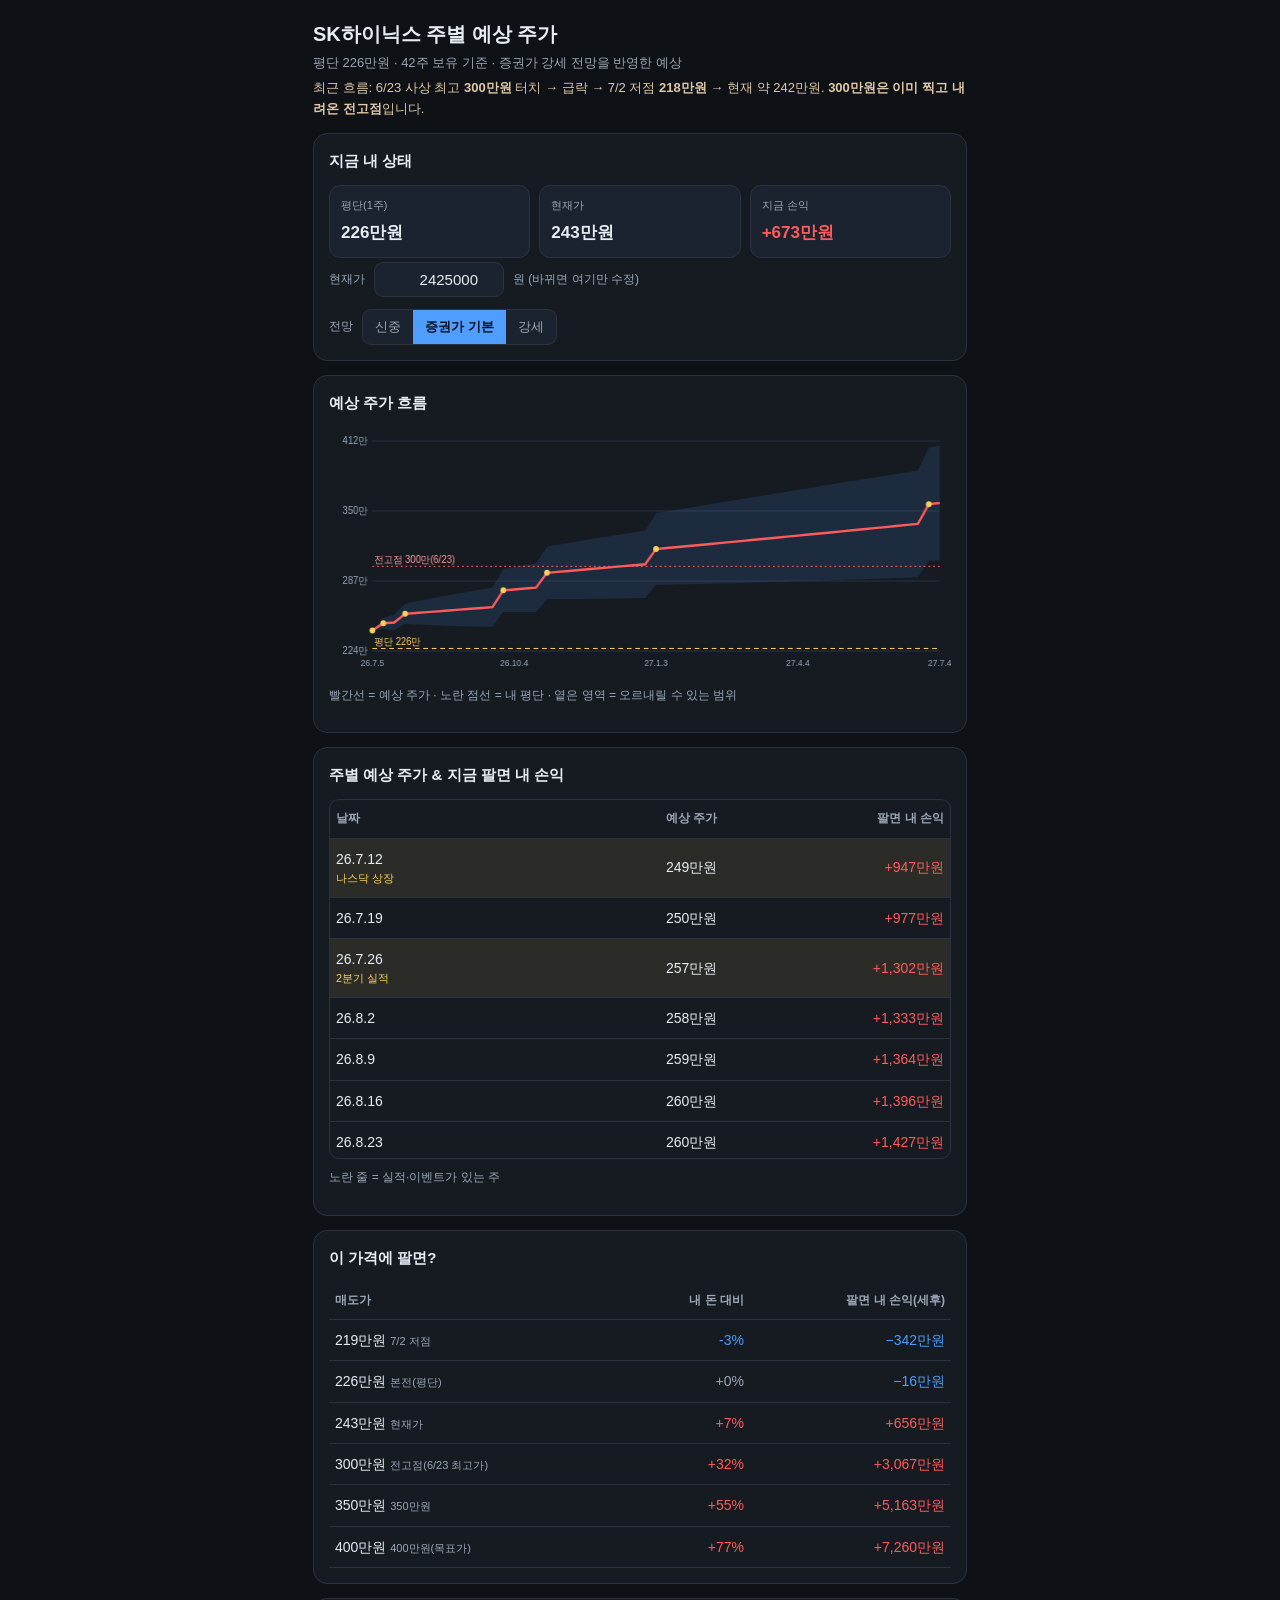
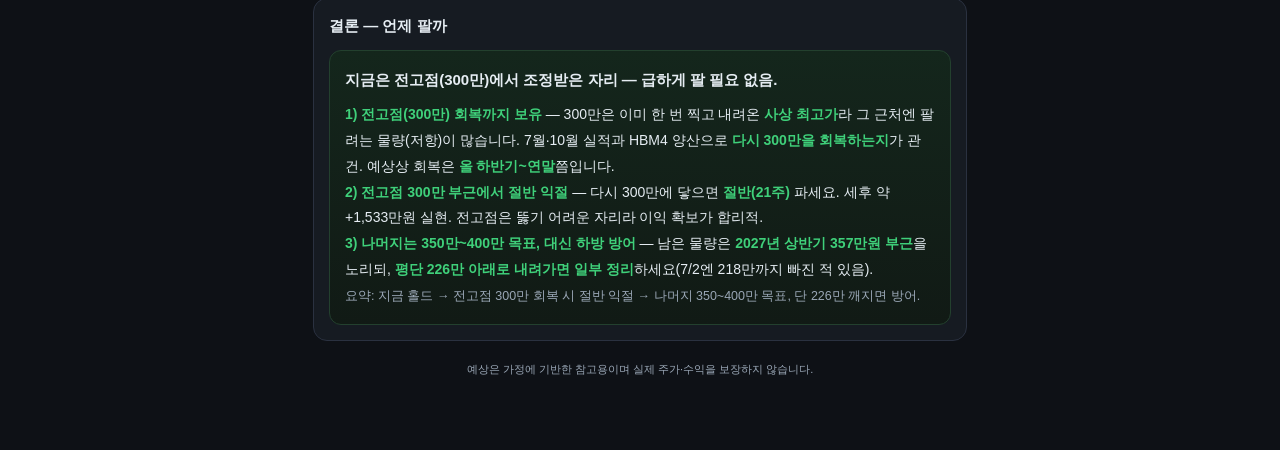
==== commit 942425bf: "Reframe 3M won as prior all-time high (already touched), not a future target - Add recent price cont" ====
--- a/hynix-profit-analysis/index.html
+++ b/hynix-profit-analysis/index.html
@@ -49,6 +49,7 @@
 <div class="wrap">
   <h1>SK하이닉스 주별 예상 주가</h1>
   <p class="lead">평단 226만원 · 42주 보유 기준 · 증권가 강세 전망을 반영한 예상</p>
+  <p class="lead" style="color:#e0c9a6">최근 흐름: 6/23 사상 최고 <b>300만원</b> 터치 → 급락 → 7/2 저점 <b>218만원</b> → 현재 약 242만원. <b>300만원은 이미 찍고 내려온 전고점</b>입니다.</p>
 
   <section class="panel">
     <h2>지금 내 상태</h2>
@@ -93,6 +94,8 @@
 <script>
 const $=(id)=>document.getElementById(id);
 const AVG=2264880, QTY=42;
+const PEAK=3000000;   // 6/23 사상 최고가(전고점)
+const LOW=2187000;    // 7/2 최근 저점
 const man=(n)=>Math.round(n/10000).toLocaleString("ko-KR")+"만원";
 const plMan=(n)=>(n>=0?"+":"−")+Math.abs(Math.round(n/10000)).toLocaleString("ko-KR")+"만원";
 const pctv=(n)=>(n>=0?"+":"")+Math.round(n)+"%";
@@ -150,9 +153,10 @@
 function renderTargets(cur){
   const fee=0.00165; // 세금+수수료 대략
   const rows=[
+    {n:"7/2 저점",p:LOW},
     {n:"본전(평단)",p:AVG},
     {n:"현재가",p:cur},
-    {n:"300만원",p:3000000},
+    {n:"전고점(6/23 최고가)",p:PEAK},
     {n:"350만원",p:3500000},
     {n:"400만원(목표가)",p:4000000},
   ];
@@ -178,10 +182,14 @@
   ctx.fillStyle="rgba(79,157,255,.13)";ctx.beginPath();
   up.forEach((v,w)=>{const x=sx(w),y=sy(v);w?ctx.lineTo(x,y):ctx.moveTo(x,y);});
   for(let w=WEEKS;w>=0;w--)ctx.lineTo(sx(w),sy(dn[w]));ctx.closePath();ctx.fill();
+  // 전고점선(6/23 300만)
+  if(PEAK>=lo&&PEAK<=hi){ctx.strokeStyle="#ff5b5b";ctx.setLineDash([2,3]);const yp=sy(PEAK);
+    ctx.beginPath();ctx.moveTo(x0,yp);ctx.lineTo(x1,yp);ctx.stroke();ctx.setLineDash([]);
+    ctx.fillStyle="#ff9b9b";ctx.textAlign="left";ctx.fillText("전고점 300만(6/23)",x0+2,yp-3);}
   // 평단선
   ctx.strokeStyle="#ffcf5c";ctx.setLineDash([5,4]);const ya=sy(AVG);
   ctx.beginPath();ctx.moveTo(x0,ya);ctx.lineTo(x1,ya);ctx.stroke();ctx.setLineDash([]);
-  ctx.fillStyle="#ffcf5c";ctx.textAlign="left";ctx.fillText("평단",x0+2,ya-3);
+  ctx.fillStyle="#ffcf5c";ctx.textAlign="left";ctx.fillText("평단 226만",x0+2,ya-3);
   // 예상선
   ctx.strokeStyle="#ff5b5b";ctx.lineWidth=2.4;ctx.beginPath();
   path.forEach((v,w)=>{const x=sx(w),y=sy(v);w?ctx.lineTo(x,y):ctx.moveTo(x,y);});ctx.stroke();
@@ -195,11 +203,11 @@
 function renderConcl(cur,path){
   const end=path[WEEKS];
   $("concl").innerHTML=`
-    <div class="big">지금 당장 팔 필요는 없습니다.</div>
-    <b>1) 하반기까지 보유</b> — 7월·10월 실적과 HBM4 양산이 줄줄이 있어, 지금 파는 건 이릅니다.<br>
-    <b>2) 300만원부터 나눠서 익절</b> — 주가가 <b>약 300만원(내 돈 +32%)</b>에 닿으면 <b>절반</b> 팔아 이익을 확보하세요. 42주 중 21주만 팔아도 세후 약 ${plMan((3000000*0.99835-AVG)*21)} 실현.<br>
-    <b>3) 나머지는 목표 350만~400만원</b> — 남은 물량은 예상 흐름상 <b>2027년 상반기 ${man(end)} 부근</b>을 목표로 들고 가되, <b>고점에서 15% 넘게 빠지면 파세요</b>(하락 방어).<br>
-    <span class="muted" style="font-size:12.5px">요약: 지금 홀드 → 300만원 절반 익절 → 나머지 350~400만원 목표, 급락 시 정리.</span>
+    <div class="big">지금은 전고점(300만)에서 조정받은 자리 — 급하게 팔 필요 없음.</div>
+    <b>1) 전고점(300만) 회복까지 보유</b> — 300만은 이미 한 번 찍고 내려온 <b>사상 최고가</b>라 그 근처엔 팔려는 물량(저항)이 많습니다. 7월·10월 실적과 HBM4 양산으로 <b>다시 300만을 회복하는지</b>가 관건. 예상상 회복은 <b>올 하반기~연말</b>쯤입니다.<br>
+    <b>2) 전고점 300만 부근에서 절반 익절</b> — 다시 300만에 닿으면 <b>절반(21주)</b> 파세요. 세후 약 ${plMan((PEAK*0.99835-AVG)*21)} 실현. 전고점은 뚫기 어려운 자리라 이익 확보가 합리적.<br>
+    <b>3) 나머지는 350만~400만 목표, 대신 하방 방어</b> — 남은 물량은 <b>2027년 상반기 ${man(end)} 부근</b>을 노리되, <b>평단 226만 아래로 내려가면 일부 정리</b>하세요(7/2엔 218만까지 빠진 적 있음).<br>
+    <span class="muted" style="font-size:12.5px">요약: 지금 홀드 → 전고점 300만 회복 시 절반 익절 → 나머지 350~400만 목표, 단 226만 깨지면 방어.</span>
   `;
 }
 
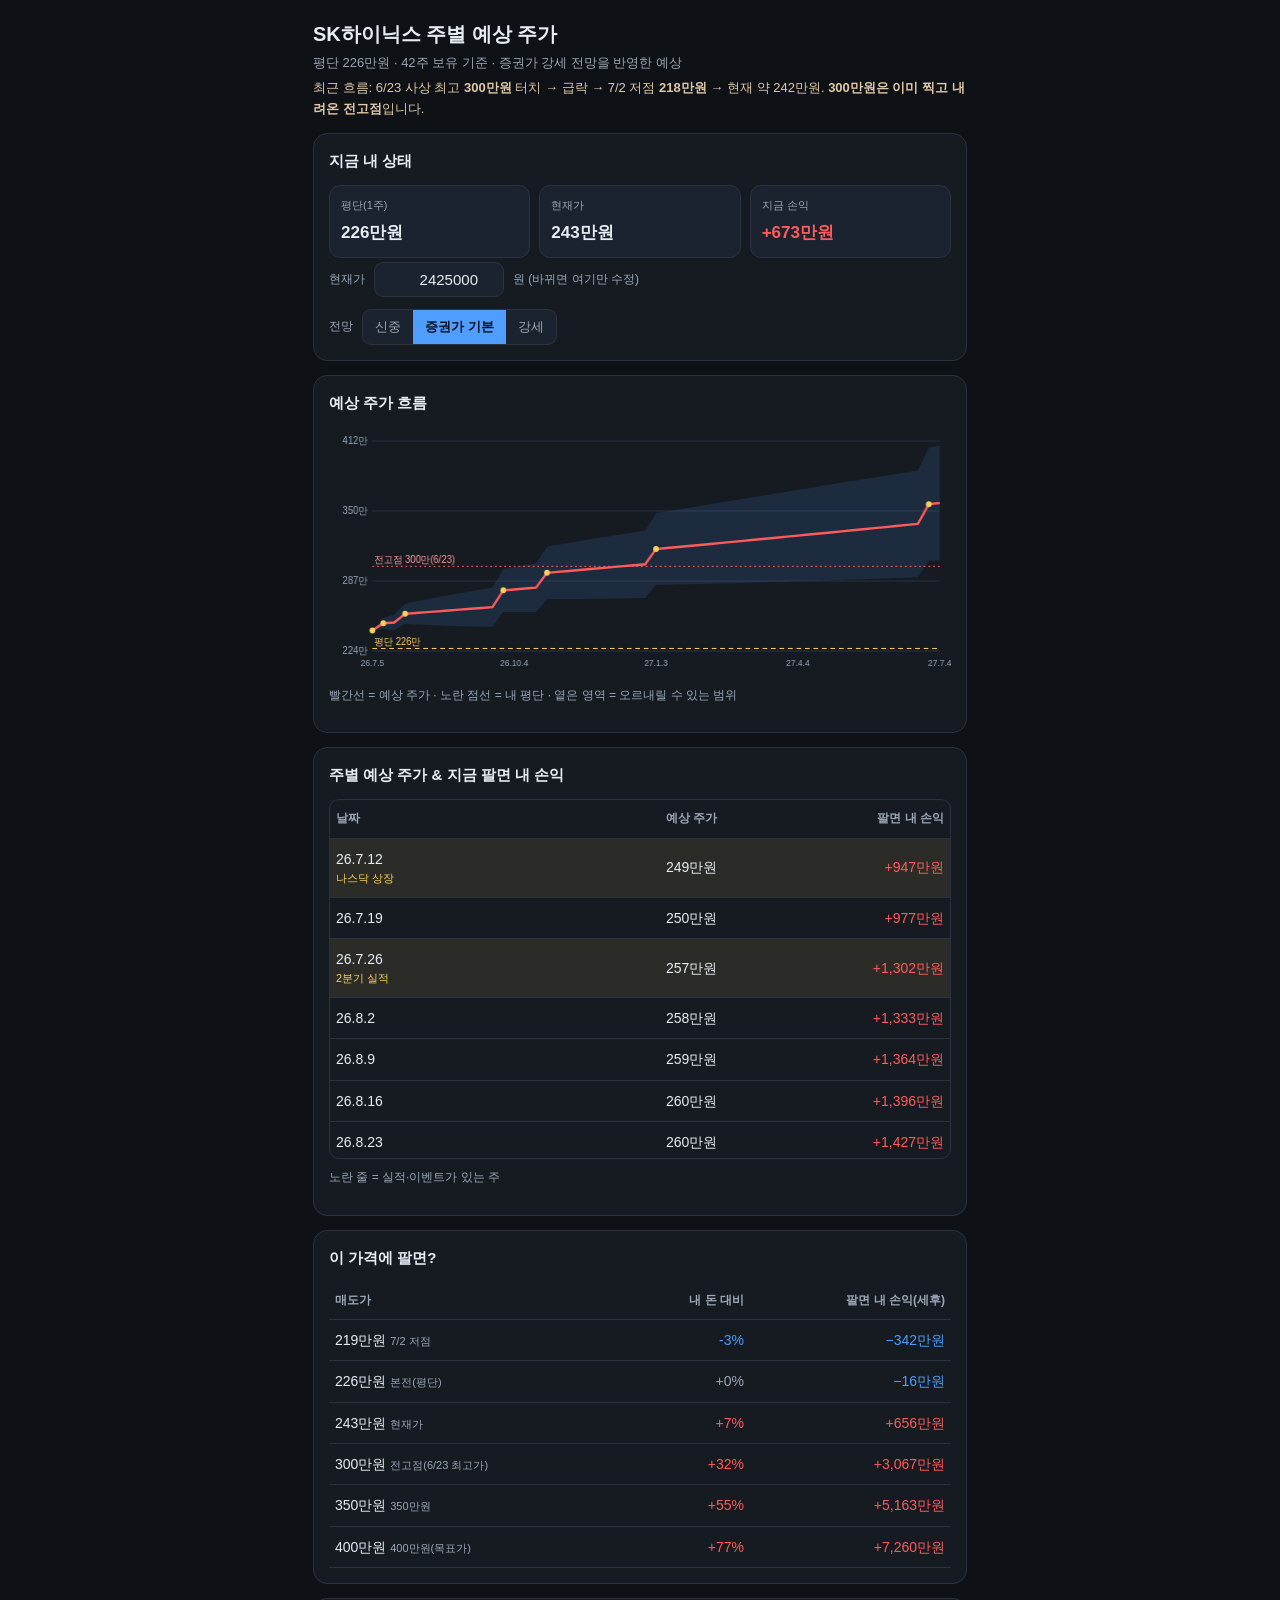
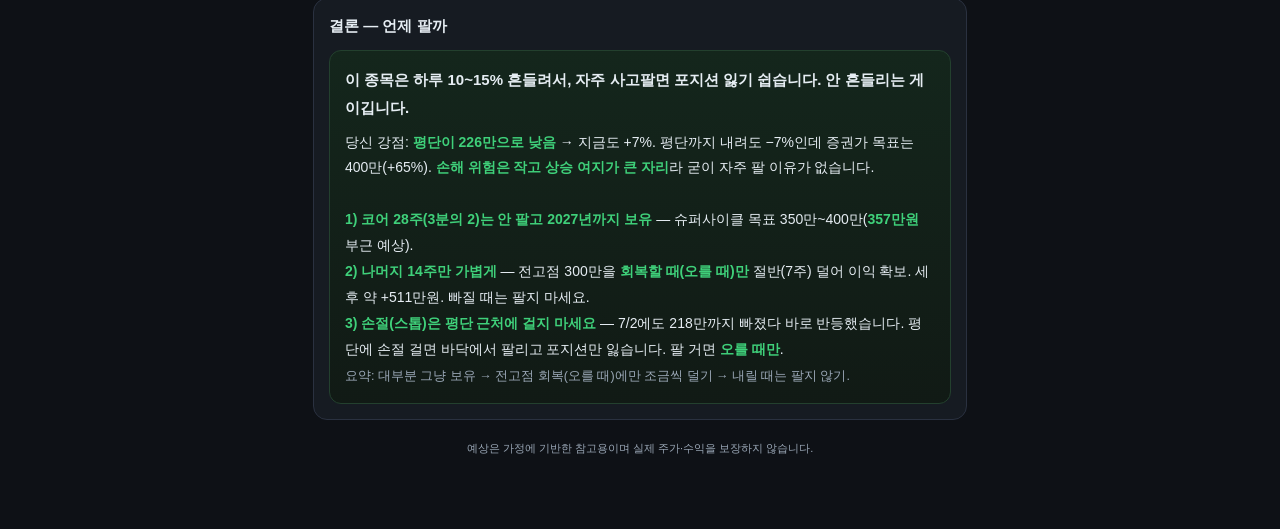
==== commit fea20e13: "Shift to don't-get-shaken-out strategy (core hold + trim only on strength) - User holds full 42 shar" ====
--- a/hynix-profit-analysis/index.html
+++ b/hynix-profit-analysis/index.html
@@ -202,12 +202,14 @@
 
 function renderConcl(cur,path){
   const end=path[WEEKS];
+  const dnToAvg=(cur/AVG-1)*100;      // 평단까지 여유(양수면 평단 위)
   $("concl").innerHTML=`
-    <div class="big">지금은 전고점(300만)에서 조정받은 자리 — 급하게 팔 필요 없음.</div>
-    <b>1) 전고점(300만) 회복까지 보유</b> — 300만은 이미 한 번 찍고 내려온 <b>사상 최고가</b>라 그 근처엔 팔려는 물량(저항)이 많습니다. 7월·10월 실적과 HBM4 양산으로 <b>다시 300만을 회복하는지</b>가 관건. 예상상 회복은 <b>올 하반기~연말</b>쯤입니다.<br>
-    <b>2) 전고점 300만 부근에서 절반 익절</b> — 다시 300만에 닿으면 <b>절반(21주)</b> 파세요. 세후 약 ${plMan((PEAK*0.99835-AVG)*21)} 실현. 전고점은 뚫기 어려운 자리라 이익 확보가 합리적.<br>
-    <b>3) 나머지는 350만~400만 목표, 대신 하방 방어</b> — 남은 물량은 <b>2027년 상반기 ${man(end)} 부근</b>을 노리되, <b>평단 226만 아래로 내려가면 일부 정리</b>하세요(7/2엔 218만까지 빠진 적 있음).<br>
-    <span class="muted" style="font-size:12.5px">요약: 지금 홀드 → 전고점 300만 회복 시 절반 익절 → 나머지 350~400만 목표, 단 226만 깨지면 방어.</span>
+    <div class="big">이 종목은 하루 10~15% 흔들려서, 자주 사고팔면 포지션 잃기 쉽습니다. 안 흔들리는 게 이깁니다.</div>
+    당신 강점: <b>평단이 226만으로 낮음</b> → 지금도 +${Math.round(dnToAvg)}%. 평단까지 내려도 −${Math.round(dnToAvg)}%인데 증권가 목표는 400만(+65%). <b>손해 위험은 작고 상승 여지가 큰 자리</b>라 굳이 자주 팔 이유가 없습니다.<br><br>
+    <b>1) 코어 28주(3분의 2)는 안 팔고 2027년까지 보유</b> — 슈퍼사이클 목표 350만~400만(<b>${man(end)}</b> 부근 예상).<br>
+    <b>2) 나머지 14주만 가볍게</b> — 전고점 300만을 <b>회복할 때(오를 때)만</b> 절반(7주) 덜어 이익 확보. 세후 약 ${plMan((PEAK*0.99835-AVG)*7)}. 빠질 때는 팔지 마세요.<br>
+    <b>3) 손절(스톱)은 평단 근처에 걸지 마세요</b> — 7/2에도 218만까지 빠졌다 바로 반등했습니다. 평단에 손절 걸면 바닥에서 팔리고 포지션만 잃습니다. 팔 거면 <b>오를 때만</b>.<br>
+    <span class="muted" style="font-size:12.5px">요약: 대부분 그냥 보유 → 전고점 회복(오를 때)에만 조금씩 덜기 → 내릴 때는 팔지 않기.</span>
   `;
 }
 
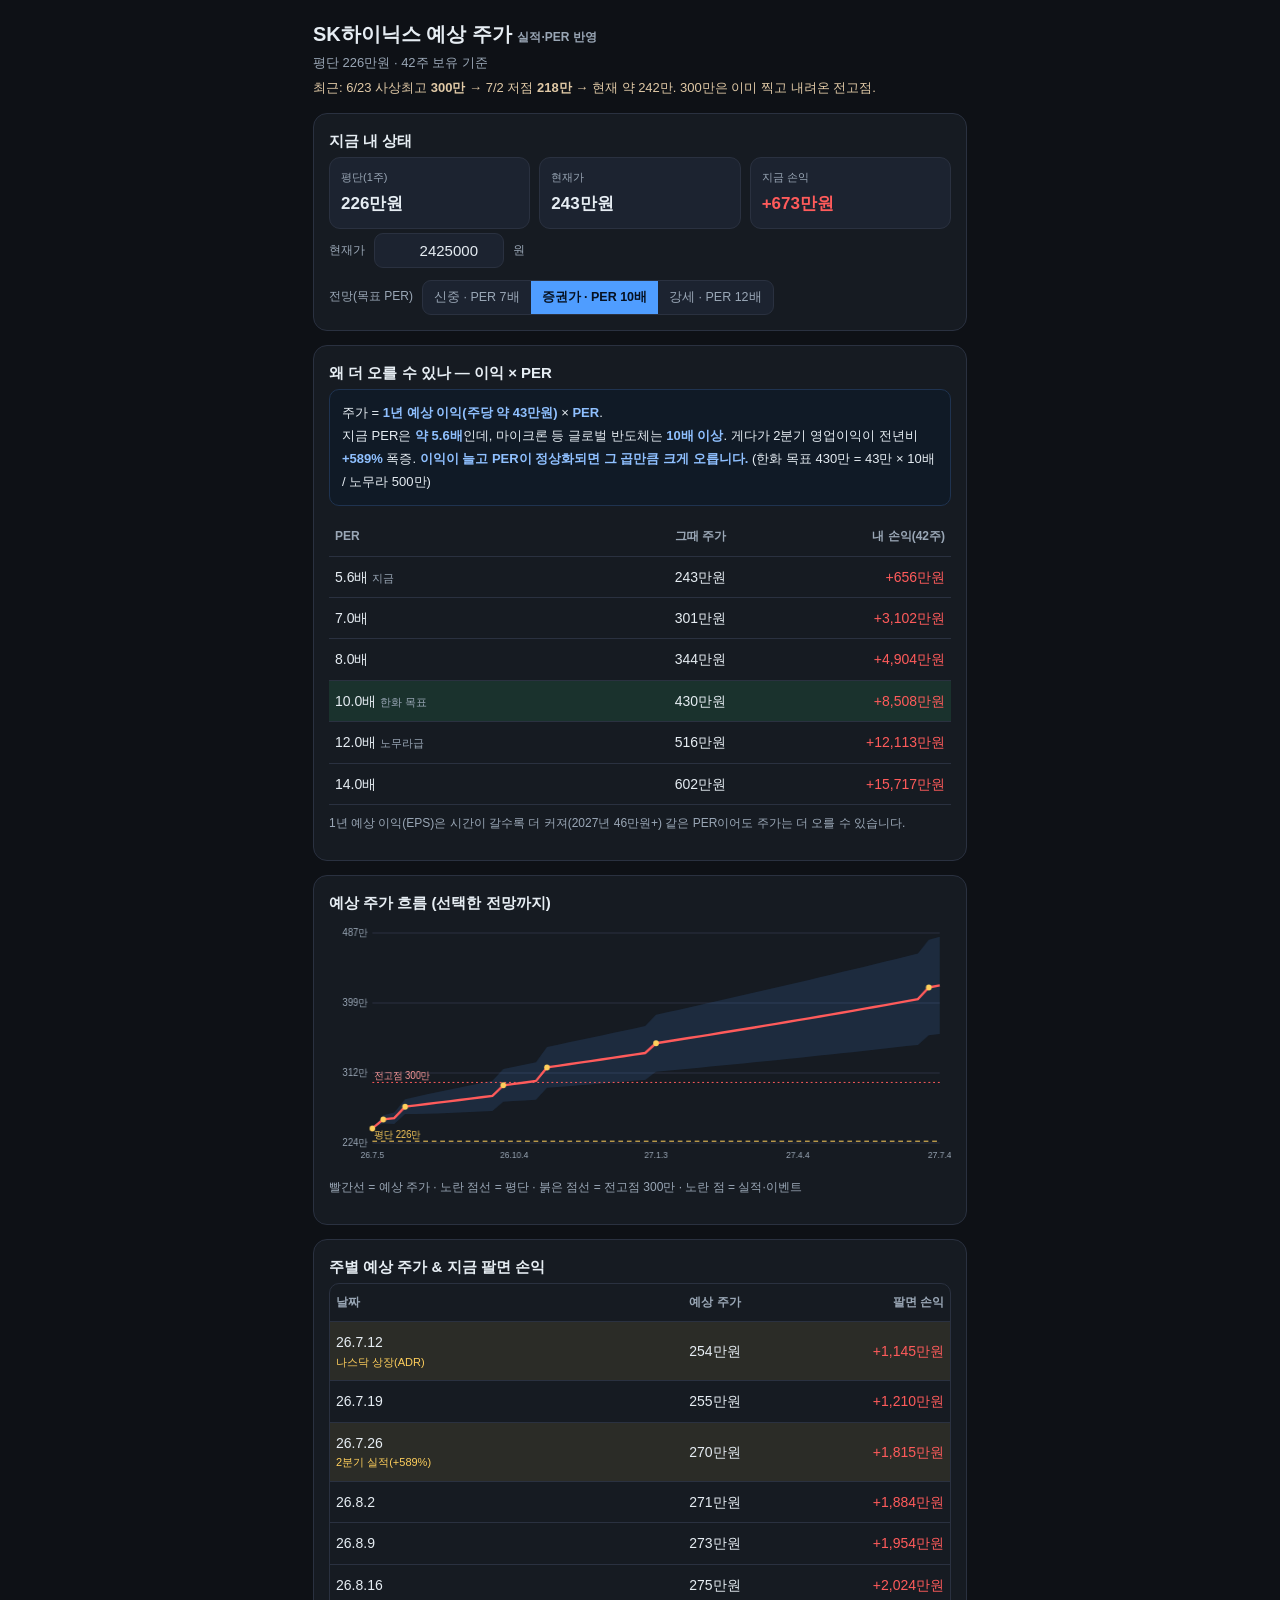
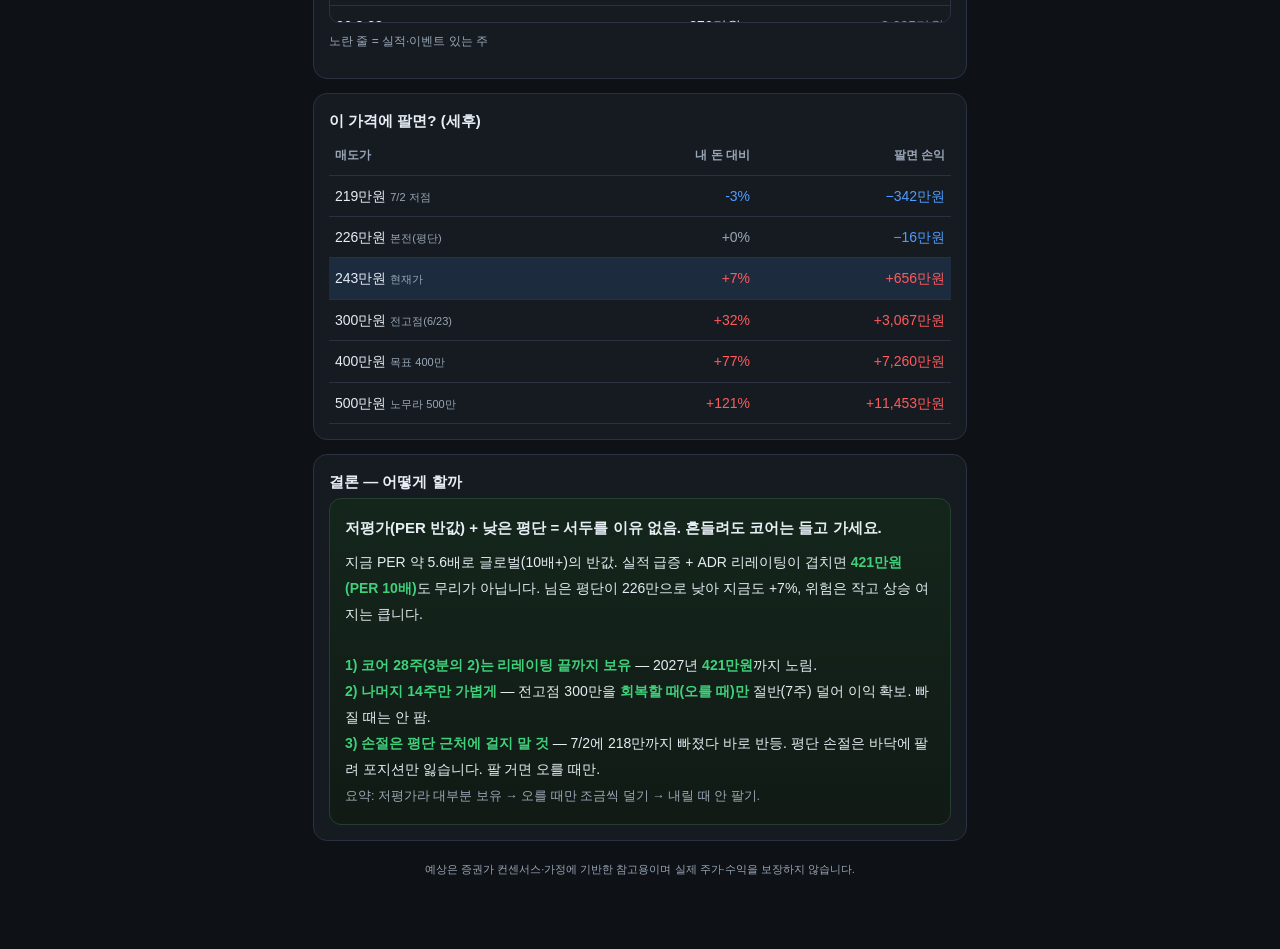
==== commit c385f2a5: "Rebuild forecast on price = EPS x PER (reflect earnings + re-rating) - Address undervaluation: model" ====
--- a/hynix-profit-analysis/index.html
+++ b/hynix-profit-analysis/index.html
@@ -3,21 +3,17 @@
 <head>
 <meta charset="UTF-8" />
 <meta name="viewport" content="width=device-width, initial-scale=1.0, viewport-fit=cover" />
-<title>하이닉스 주별 예상 주가</title>
+<title>하이닉스 예상 주가 (실적·PER 반영)</title>
 <style>
-  :root{
-    --bg:#0e1116;--panel:#161b22;--panel-2:#1c2330;--line:#2a3140;
-    --text:#e6edf3;--muted:#9aa7b6;--accent:#4f9dff;--up:#ff5b5b;--down:#4f9dff;--gold:#ffcf5c;--green:#3fd07a;
-  }
-  *{box-sizing:border-box}
-  html{-webkit-text-size-adjust:100%}
-  body{margin:0;font-family:-apple-system,BlinkMacSystemFont,"Segoe UI","Apple SD Gothic Neo","맑은 고딕",Roboto,sans-serif;
-    background:var(--bg);color:var(--text);line-height:1.6;-webkit-font-smoothing:antialiased}
+  :root{--bg:#0e1116;--panel:#161b22;--panel-2:#1c2330;--line:#2a3140;--text:#e6edf3;--muted:#9aa7b6;--accent:#4f9dff;--up:#ff5b5b;--down:#4f9dff;--gold:#ffcf5c;--green:#3fd07a}
+  *{box-sizing:border-box}html{-webkit-text-size-adjust:100%}
+  body{margin:0;font-family:-apple-system,BlinkMacSystemFont,"Segoe UI","Apple SD Gothic Neo","맑은 고딕",Roboto,sans-serif;background:var(--bg);color:var(--text);line-height:1.6;-webkit-font-smoothing:antialiased}
   .wrap{max-width:680px;margin:0 auto;padding:18px 13px 60px}
   h1{margin:0 0 3px;font-size:20px}
   .lead{color:var(--muted);font-size:13px;margin:0 0 4px}
   .panel{background:var(--panel);border:1px solid var(--line);border-radius:14px;padding:15px;margin-top:14px}
-  .panel h2{margin:0 0 12px;font-size:15px;font-weight:700}
+  .panel h2{margin:0 0 4px;font-size:15px;font-weight:700}
+  .panel .sub{color:var(--muted);font-size:12.5px;margin:0 0 12px}
   .cards{display:grid;grid-template-columns:1fr 1fr 1fr;gap:9px}
   @media(max-width:430px){.cards{grid-template-columns:1fr 1fr}}
   .card{background:var(--panel-2);border:1px solid var(--line);border-radius:11px;padding:11px}
@@ -30,197 +26,205 @@
   th{color:var(--muted);font-weight:600;font-size:12px}
   td:first-child,th:first-child{text-align:left}
   tr.ev td{background:rgba(255,207,92,.09)}
+  tr.hl td{background:rgba(63,208,122,.12)}
+  tr.now2 td{background:rgba(79,157,255,.12)}
   .evname{font-size:11px;color:var(--gold);display:block}
-  .twrap{max-height:360px;overflow-y:auto;-webkit-overflow-scrolling:touch;border:1px solid var(--line);border-radius:10px}
+  .twrap{max-height:340px;overflow-y:auto;-webkit-overflow-scrolling:touch;border:1px solid var(--line);border-radius:10px}
   .tip{font-size:12px;color:var(--muted);margin-top:9px}
   .concl{background:linear-gradient(180deg,#14261c,#111a15);border:1px solid #23402e;border-radius:12px;padding:15px;font-size:14px;line-height:1.85}
   .concl b{color:var(--green)}
   .concl .big{font-size:15px;font-weight:800;margin-bottom:8px;color:var(--text)}
-  .in{display:flex;gap:9px;align-items:center;margin-top:4px}
+  .in{display:flex;gap:9px;align-items:center;margin-top:4px;flex-wrap:wrap}
   .in label{font-size:12px;color:var(--muted)}
   .in input{width:130px;padding:8px 10px;border-radius:9px;background:var(--panel-2);border:1px solid var(--line);color:var(--text);font-size:15px;text-align:right;outline:none}
   .seg{display:inline-flex;background:var(--panel-2);border:1px solid var(--line);border-radius:9px;overflow:hidden;margin-top:2px}
-  .seg button{background:none;border:none;color:var(--muted);padding:8px 12px;font-size:13px;cursor:pointer}
+  .seg button{background:none;border:none;color:var(--muted);padding:8px 11px;font-size:12.5px;cursor:pointer}
   .seg button.on{background:var(--accent);color:#06101f;font-weight:700}
   .foot{margin-top:20px;color:var(--muted);font-size:11px;text-align:center}
+  .why{background:#101a26;border:1px solid #1f3350;border-radius:10px;padding:12px;font-size:13px;line-height:1.75;margin-bottom:12px}
+  .why b{color:#8fc0ff}
 </style>
 </head>
 <body>
 <div class="wrap">
-  <h1>SK하이닉스 주별 예상 주가</h1>
-  <p class="lead">평단 226만원 · 42주 보유 기준 · 증권가 강세 전망을 반영한 예상</p>
-  <p class="lead" style="color:#e0c9a6">최근 흐름: 6/23 사상 최고 <b>300만원</b> 터치 → 급락 → 7/2 저점 <b>218만원</b> → 현재 약 242만원. <b>300만원은 이미 찍고 내려온 전고점</b>입니다.</p>
+  <h1>SK하이닉스 예상 주가 <span style="font-size:12px;color:var(--muted)">실적·PER 반영</span></h1>
+  <p class="lead">평단 226만원 · 42주 보유 기준</p>
+  <p class="lead" style="color:#e0c9a6">최근: 6/23 사상최고 <b>300만</b> → 7/2 저점 <b>218만</b> → 현재 약 242만. 300만은 이미 찍고 내려온 전고점.</p>
 
   <section class="panel">
     <h2>지금 내 상태</h2>
     <div class="cards" id="now"></div>
-    <div class="in"><label>현재가</label><input id="cur" type="number" value="2425000" step="1000"/><span class="muted" style="font-size:12px">원 (바뀌면 여기만 수정)</span></div>
-    <div class="in" style="margin-top:10px"><label>전망</label>
+    <div class="in"><label>현재가</label><input id="cur" type="number" value="2425000" step="1000"/><span class="muted" style="font-size:12px">원</span></div>
+    <div class="in" style="margin-top:10px"><label>전망(목표 PER)</label>
       <span class="seg" id="seg">
-        <button data-m="0.05">신중</button>
-        <button data-m="0.15" class="on">증권가 기본</button>
-        <button data-m="0.30">강세</button>
+        <button data-per="7">신중 · PER 7배</button>
+        <button data-per="10" class="on">증권가 · PER 10배</button>
+        <button data-per="12">강세 · PER 12배</button>
       </span>
     </div>
   </section>
 
   <section class="panel">
-    <h2>예상 주가 흐름</h2>
+    <h2>왜 더 오를 수 있나 — 이익 × PER</h2>
+    <div class="why">
+      주가 = <b>1년 예상 이익(주당 약 43만원)</b> × <b>PER</b>.<br>
+      지금 PER은 <b id="curper">약 5.6배</b>인데, 마이크론 등 글로벌 반도체는 <b>10배 이상</b>. 게다가 2분기 영업이익이 전년비 <b>+589%</b> 폭증. <b>이익이 늘고 PER이 정상화되면 그 곱만큼 크게 오릅니다.</b> (한화 목표 430만 = 43만 × 10배 / 노무라 500만)
+    </div>
+    <table id="valu"><thead><tr><th>PER</th><th>그때 주가</th><th>내 손익(42주)</th></tr></thead><tbody></tbody></table>
+    <p class="tip">1년 예상 이익(EPS)은 시간이 갈수록 더 커져(2027년 46만원+) 같은 PER이어도 주가는 더 오를 수 있습니다.</p>
+  </section>
+
+  <section class="panel">
+    <h2>예상 주가 흐름 (선택한 전망까지)</h2>
     <canvas id="chart" width="660" height="250"></canvas>
-    <p class="tip">빨간선 = 예상 주가 · 노란 점선 = 내 평단 · 옅은 영역 = 오르내릴 수 있는 범위</p>
-  </section>
-
-  <section class="panel">
-    <h2>주별 예상 주가 & 지금 팔면 내 손익</h2>
-    <div class="twrap">
-      <table id="weekly"><thead><tr><th>날짜</th><th>예상 주가</th><th>팔면 내 손익</th></tr></thead><tbody></tbody></table>
-    </div>
-    <p class="tip">노란 줄 = 실적·이벤트가 있는 주</p>
-  </section>
-
-  <section class="panel">
-    <h2>이 가격에 팔면?</h2>
-    <table id="targets"><thead><tr><th>매도가</th><th>내 돈 대비</th><th>팔면 내 손익(세후)</th></tr></thead><tbody></tbody></table>
-  </section>
-
-  <section class="panel">
-    <h2>결론 — 언제 팔까</h2>
+    <p class="tip">빨간선 = 예상 주가 · 노란 점선 = 평단 · 붉은 점선 = 전고점 300만 · 노란 점 = 실적·이벤트</p>
+  </section>
+
+  <section class="panel">
+    <h2>주별 예상 주가 & 지금 팔면 손익</h2>
+    <div class="twrap"><table id="weekly"><thead><tr><th>날짜</th><th>예상 주가</th><th>팔면 손익</th></tr></thead><tbody></tbody></table></div>
+    <p class="tip">노란 줄 = 실적·이벤트 있는 주</p>
+  </section>
+
+  <section class="panel">
+    <h2>이 가격에 팔면? (세후)</h2>
+    <table id="targets"><thead><tr><th>매도가</th><th>내 돈 대비</th><th>팔면 손익</th></tr></thead><tbody></tbody></table>
+  </section>
+
+  <section class="panel">
+    <h2>결론 — 어떻게 할까</h2>
     <div class="concl" id="concl"></div>
   </section>
 
-  <p class="foot">예상은 가정에 기반한 참고용이며 실제 주가·수익을 보장하지 않습니다.</p>
+  <p class="foot">예상은 증권가 컨센서스·가정에 기반한 참고용이며 실제 주가·수익을 보장하지 않습니다.</p>
 </div>
 
 <script>
 const $=(id)=>document.getElementById(id);
 const AVG=2264880, QTY=42;
-const PEAK=3000000;   // 6/23 사상 최고가(전고점)
-const LOW=2187000;    // 7/2 최근 저점
+const FWD_EPS=429777;   // 12개월 선행 EPS (한화, 목표 430만=43만×10배)
+const PEAK=3000000, LOW=2187000;
+const AFTERTAX=0.99835; // 세금+수수료 대략
 const man=(n)=>Math.round(n/10000).toLocaleString("ko-KR")+"만원";
 const plMan=(n)=>(n>=0?"+":"−")+Math.abs(Math.round(n/10000)).toLocaleString("ko-KR")+"만원";
 const pctv=(n)=>(n>=0?"+":"")+Math.round(n)+"%";
 const cls=(n)=>n>0?"up":n<0?"down":"muted";
 
-// 이벤트: 시작 기준 주차, 이름, 기대 상승효과(%)
 const START=new Date("2026-07-05");
 const EVENTS=[
-  {d:"2026-07-07",n:"삼성 실적",j:1.6},
-  {d:"2026-07-10",n:"나스닥 상장",j:2.4},
-  {d:"2026-07-23",n:"2분기 실적",j:2.8},
-  {d:"2026-09-30",n:"엔비디아·업황",j:5.4},
-  {d:"2026-10-28",n:"3분기 실적",j:4.4},
-  {d:"2026-12-31",n:"연말·HBM4",j:4.2},
-  {d:"2027-06-30",n:"슈퍼사이클",j:4.9},
+  {d:"2026-07-07",n:"삼성 실적",j:2},
+  {d:"2026-07-10",n:"나스닥 상장(ADR)",j:4},
+  {d:"2026-07-23",n:"2분기 실적(+589%)",j:5},
+  {d:"2026-09-30",n:"엔비디아·업황",j:4},
+  {d:"2026-10-28",n:"3분기 실적",j:5},
+  {d:"2026-12-31",n:"연말·HBM4",j:3},
+  {d:"2027-06-30",n:"슈퍼사이클",j:3},
 ];
 const WEEKS=52;
 const wIndex=(iso)=>Math.round((new Date(iso)-START)/(7*864e5));
 const wDate=(w)=>{const dt=new Date(START);dt.setDate(dt.getDate()+w*7);return dt;};
 const fmtD=(dt)=>`${dt.getFullYear()%100}.${dt.getMonth()+1}.${dt.getDate()}`;
 
-let baseMu=0.15;
+let targetPER=10;
 
 function buildPath(cur){
-  const evByWeek={};EVENTS.forEach(e=>{const w=wIndex(e.d);if(w>=0&&w<=WEEKS)evByWeek[w]=e;});
-  const g=baseMu/52;
+  const target=FWD_EPS*targetPER;
+  const evByWeek={};let prodEv=1;
+  EVENTS.forEach(e=>{const w=wIndex(e.d);if(w>=0&&w<=WEEKS){evByWeek[w]=e;prodEv*=(1+e.j/100);}});
+  // 남은 상승은 매주 완만하게: cur * b^52 * prodEv = target
+  const b=Math.pow(target/cur/prodEv, 1/WEEKS);
   const path=[cur];let p=cur;
-  for(let w=1;w<=WEEKS;w++){
-    p*=(1+g);
-    if(evByWeek[w]) p*=(1+evByWeek[w].j/100);
-    path.push(p);
-  }
-  return {path,evByWeek};
+  for(let w=1;w<=WEEKS;w++){p*=b;if(evByWeek[w])p*=(1+evByWeek[w].j/100);path.push(p);}
+  return {path,evByWeek,target};
 }
 
 function renderNow(cur){
   const pl=(cur-AVG)*QTY, rate=(cur/AVG-1)*100;
   $("now").innerHTML=[
-    {k:"평단(1주)",v:man(AVG)},
-    {k:"현재가",v:man(cur)},
-    {k:"지금 손익",v:plMan(pl),c:cls(pl)},
+    {k:"평단(1주)",v:man(AVG)},{k:"현재가",v:man(cur)},{k:"지금 손익",v:plMan(pl),c:cls(pl)},
   ].map(c=>`<div class="card"><div class="k">${c.k}</div><div class="v ${c.c||""}">${c.v}</div></div>`).join("");
+  $("curper").textContent="약 "+(cur/FWD_EPS).toFixed(1)+"배";
+}
+
+function renderValu(cur){
+  const curPer=cur/FWD_EPS;
+  const rows=[
+    {per:curPer,t:"지금"},{per:7,t:""},{per:8,t:""},{per:10,t:"한화 목표"},{per:12,t:"노무라급"},{per:14,t:""},
+  ];
+  $("valu").querySelector("tbody").innerHTML=rows.map(r=>{
+    const price=FWD_EPS*r.per, pl=(price*AFTERTAX-AVG)*QTY;
+    const hl=Math.abs(r.per-targetPER)<0.01;
+    return `<tr class="${hl?"hl":""}"><td>${r.per.toFixed(1)}배 <span class="muted" style="font-size:11px">${r.t}</span></td>
+      <td>${man(price)}</td><td class="${cls(pl)}">${plMan(pl)}</td></tr>`;
+  }).join("");
 }
 
 function renderWeekly(path,evByWeek){
   let rows="";
-  for(let w=1;w<=WEEKS;w++){
-    const price=path[w], pl=(price-AVG)*QTY, ev=evByWeek[w];
+  for(let w=1;w<=WEEKS;w++){const price=path[w],pl=(price-AVG)*QTY,ev=evByWeek[w];
     rows+=`<tr class="${ev?"ev":""}"><td>${fmtD(wDate(w))}${ev?`<span class="evname">${ev.n}</span>`:""}</td>
-      <td>${man(price)}</td><td class="${cls(pl)}">${plMan(pl)}</td></tr>`;
-  }
+      <td>${man(price)}</td><td class="${cls(pl)}">${plMan(pl)}</td></tr>`;}
   $("weekly").querySelector("tbody").innerHTML=rows;
 }
 
 function renderTargets(cur){
-  const fee=0.00165; // 세금+수수료 대략
   const rows=[
-    {n:"7/2 저점",p:LOW},
-    {n:"본전(평단)",p:AVG},
-    {n:"현재가",p:cur},
-    {n:"전고점(6/23 최고가)",p:PEAK},
-    {n:"350만원",p:3500000},
-    {n:"400만원(목표가)",p:4000000},
+    {n:"7/2 저점",p:LOW},{n:"본전(평단)",p:AVG},{n:"현재가",p:cur},
+    {n:"전고점(6/23)",p:PEAK},{n:"목표 400만",p:4000000},{n:"노무라 500만",p:5000000},
   ];
   $("targets").querySelector("tbody").innerHTML=rows.map(r=>{
-    const net=(r.p*(1-fee)-AVG)*QTY, d=(r.p/AVG-1)*100;
-    return `<tr><td>${man(r.p)} <span class="muted" style="font-size:11px">${r.n}</span></td>
+    const net=(r.p*AFTERTAX-AVG)*QTY,d=(r.p/AVG-1)*100;
+    const now2=Math.abs(r.p-cur)<1;
+    return `<tr class="${now2?"now2":""}"><td>${man(r.p)} <span class="muted" style="font-size:11px">${r.n}</span></td>
       <td class="${cls(d)}">${pctv(d)}</td><td class="${cls(net)}">${plMan(net)}</td></tr>`;
   }).join("");
 }
 
-function drawChart(path,evByWeek,cur){
+function drawChart(path,evByWeek){
   const cv=$("chart"),ctx=cv.getContext("2d"),W=cv.width,H=cv.height;ctx.clearRect(0,0,W,H);
   const padL=46,padR=12,padT=14,padB=26,x0=padL,x1=W-padR,y0=H-padB,y1=padT;
-  // 범위(불확실성): ±주차에 따라 커지는 폭 (시각용)
-  const up=path.map((p,w)=>p*(1+0.02*Math.sqrt(w)));
-  const dn=path.map((p,w)=>p*(1-0.02*Math.sqrt(w)));
-  const lo=Math.min(...dn,AVG)*0.99, hi=Math.max(...up,AVG)*1.01;
-  const sx=(w)=>x0+(w/WEEKS)*(x1-x0), sy=(v)=>y0-((v-lo)/(hi-lo))*(y0-y1);
+  const up=path.map((p,w)=>p*(1+0.02*Math.sqrt(w))),dn=path.map((p,w)=>p*(1-0.02*Math.sqrt(w)));
+  const lo=Math.min(...dn,AVG)*0.99,hi=Math.max(...up,PEAK)*1.01;
+  const sx=(w)=>x0+(w/WEEKS)*(x1-x0),sy=(v)=>y0-((v-lo)/(hi-lo))*(y0-y1);
   ctx.strokeStyle="#2a3140";ctx.fillStyle="#9aa7b6";ctx.font="10px sans-serif";
   for(let g=0;g<=3;g++){const v=lo+(hi-lo)*g/3,y=sy(v);ctx.beginPath();ctx.moveTo(x0,y);ctx.lineTo(x1,y);ctx.stroke();
     ctx.textAlign="right";ctx.fillText(Math.round(v/10000)+"만",x0-5,y+3);}
-  // band
   ctx.fillStyle="rgba(79,157,255,.13)";ctx.beginPath();
   up.forEach((v,w)=>{const x=sx(w),y=sy(v);w?ctx.lineTo(x,y):ctx.moveTo(x,y);});
   for(let w=WEEKS;w>=0;w--)ctx.lineTo(sx(w),sy(dn[w]));ctx.closePath();ctx.fill();
-  // 전고점선(6/23 300만)
   if(PEAK>=lo&&PEAK<=hi){ctx.strokeStyle="#ff5b5b";ctx.setLineDash([2,3]);const yp=sy(PEAK);
     ctx.beginPath();ctx.moveTo(x0,yp);ctx.lineTo(x1,yp);ctx.stroke();ctx.setLineDash([]);
-    ctx.fillStyle="#ff9b9b";ctx.textAlign="left";ctx.fillText("전고점 300만(6/23)",x0+2,yp-3);}
-  // 평단선
+    ctx.fillStyle="#ff9b9b";ctx.textAlign="left";ctx.fillText("전고점 300만",x0+2,yp-3);}
   ctx.strokeStyle="#ffcf5c";ctx.setLineDash([5,4]);const ya=sy(AVG);
   ctx.beginPath();ctx.moveTo(x0,ya);ctx.lineTo(x1,ya);ctx.stroke();ctx.setLineDash([]);
   ctx.fillStyle="#ffcf5c";ctx.textAlign="left";ctx.fillText("평단 226만",x0+2,ya-3);
-  // 예상선
   ctx.strokeStyle="#ff5b5b";ctx.lineWidth=2.4;ctx.beginPath();
   path.forEach((v,w)=>{const x=sx(w),y=sy(v);w?ctx.lineTo(x,y):ctx.moveTo(x,y);});ctx.stroke();
-  // 이벤트 점
   ctx.fillStyle="#ffcf5c";Object.keys(evByWeek).forEach(w=>{w=+w;ctx.beginPath();ctx.arc(sx(w),sy(path[w]),3,0,7);ctx.fill();});
-  // x축
   ctx.fillStyle="#9aa7b6";ctx.textAlign="center";ctx.font="9px sans-serif";
   [0,13,26,39,52].forEach(w=>{ctx.fillText(fmtD(wDate(w)),sx(w),y0+15);});
 }
 
 function renderConcl(cur,path){
-  const end=path[WEEKS];
-  const dnToAvg=(cur/AVG-1)*100;      // 평단까지 여유(양수면 평단 위)
+  const end=path[WEEKS], dnToAvg=(cur/AVG-1)*100;
   $("concl").innerHTML=`
-    <div class="big">이 종목은 하루 10~15% 흔들려서, 자주 사고팔면 포지션 잃기 쉽습니다. 안 흔들리는 게 이깁니다.</div>
-    당신 강점: <b>평단이 226만으로 낮음</b> → 지금도 +${Math.round(dnToAvg)}%. 평단까지 내려도 −${Math.round(dnToAvg)}%인데 증권가 목표는 400만(+65%). <b>손해 위험은 작고 상승 여지가 큰 자리</b>라 굳이 자주 팔 이유가 없습니다.<br><br>
-    <b>1) 코어 28주(3분의 2)는 안 팔고 2027년까지 보유</b> — 슈퍼사이클 목표 350만~400만(<b>${man(end)}</b> 부근 예상).<br>
-    <b>2) 나머지 14주만 가볍게</b> — 전고점 300만을 <b>회복할 때(오를 때)만</b> 절반(7주) 덜어 이익 확보. 세후 약 ${plMan((PEAK*0.99835-AVG)*7)}. 빠질 때는 팔지 마세요.<br>
-    <b>3) 손절(스톱)은 평단 근처에 걸지 마세요</b> — 7/2에도 218만까지 빠졌다 바로 반등했습니다. 평단에 손절 걸면 바닥에서 팔리고 포지션만 잃습니다. 팔 거면 <b>오를 때만</b>.<br>
-    <span class="muted" style="font-size:12.5px">요약: 대부분 그냥 보유 → 전고점 회복(오를 때)에만 조금씩 덜기 → 내릴 때는 팔지 않기.</span>
+    <div class="big">저평가(PER 반값) + 낮은 평단 = 서두를 이유 없음. 흔들려도 코어는 들고 가세요.</div>
+    지금 PER 약 ${(cur/FWD_EPS).toFixed(1)}배로 글로벌(10배+)의 반값. 실적 급증 + ADR 리레이팅이 겹치면 <b>${man(end)}(PER ${targetPER}배)</b>도 무리가 아닙니다. 님은 평단이 226만으로 낮아 지금도 +${Math.round(dnToAvg)}%, 위험은 작고 상승 여지는 큽니다.<br><br>
+    <b>1) 코어 28주(3분의 2)는 리레이팅 끝까지 보유</b> — 2027년 <b>${man(end)}</b>까지 노림.<br>
+    <b>2) 나머지 14주만 가볍게</b> — 전고점 300만을 <b>회복할 때(오를 때)만</b> 절반(7주) 덜어 이익 확보. 빠질 때는 안 팜.<br>
+    <b>3) 손절은 평단 근처에 걸지 말 것</b> — 7/2에 218만까지 빠졌다 바로 반등. 평단 손절은 바닥에 팔려 포지션만 잃습니다. 팔 거면 오를 때만.<br>
+    <span class="muted" style="font-size:12.5px">요약: 저평가라 대부분 보유 → 오를 때만 조금씩 덜기 → 내릴 때 안 팔기.</span>
   `;
 }
 
 function update(){
   const cur=+$("cur").value||0;
   const {path,evByWeek}=buildPath(cur);
-  renderNow(cur);renderWeekly(path,evByWeek);renderTargets(cur);drawChart(path,evByWeek,cur);renderConcl(cur,path);
+  renderNow(cur);renderValu(cur);renderWeekly(path,evByWeek);renderTargets(cur);drawChart(path,evByWeek);renderConcl(cur,path);
 }
 $("cur").addEventListener("input",update);
 $("seg").addEventListener("click",(e)=>{const b=e.target.closest("button");if(!b)return;
-  baseMu=+b.dataset.m;[...$("seg").children].forEach(x=>x.classList.remove("on"));b.classList.add("on");update();});
+  targetPER=+b.dataset.per;[...$("seg").children].forEach(x=>x.classList.remove("on"));b.classList.add("on");update();});
 update();
 </script>
 </body>
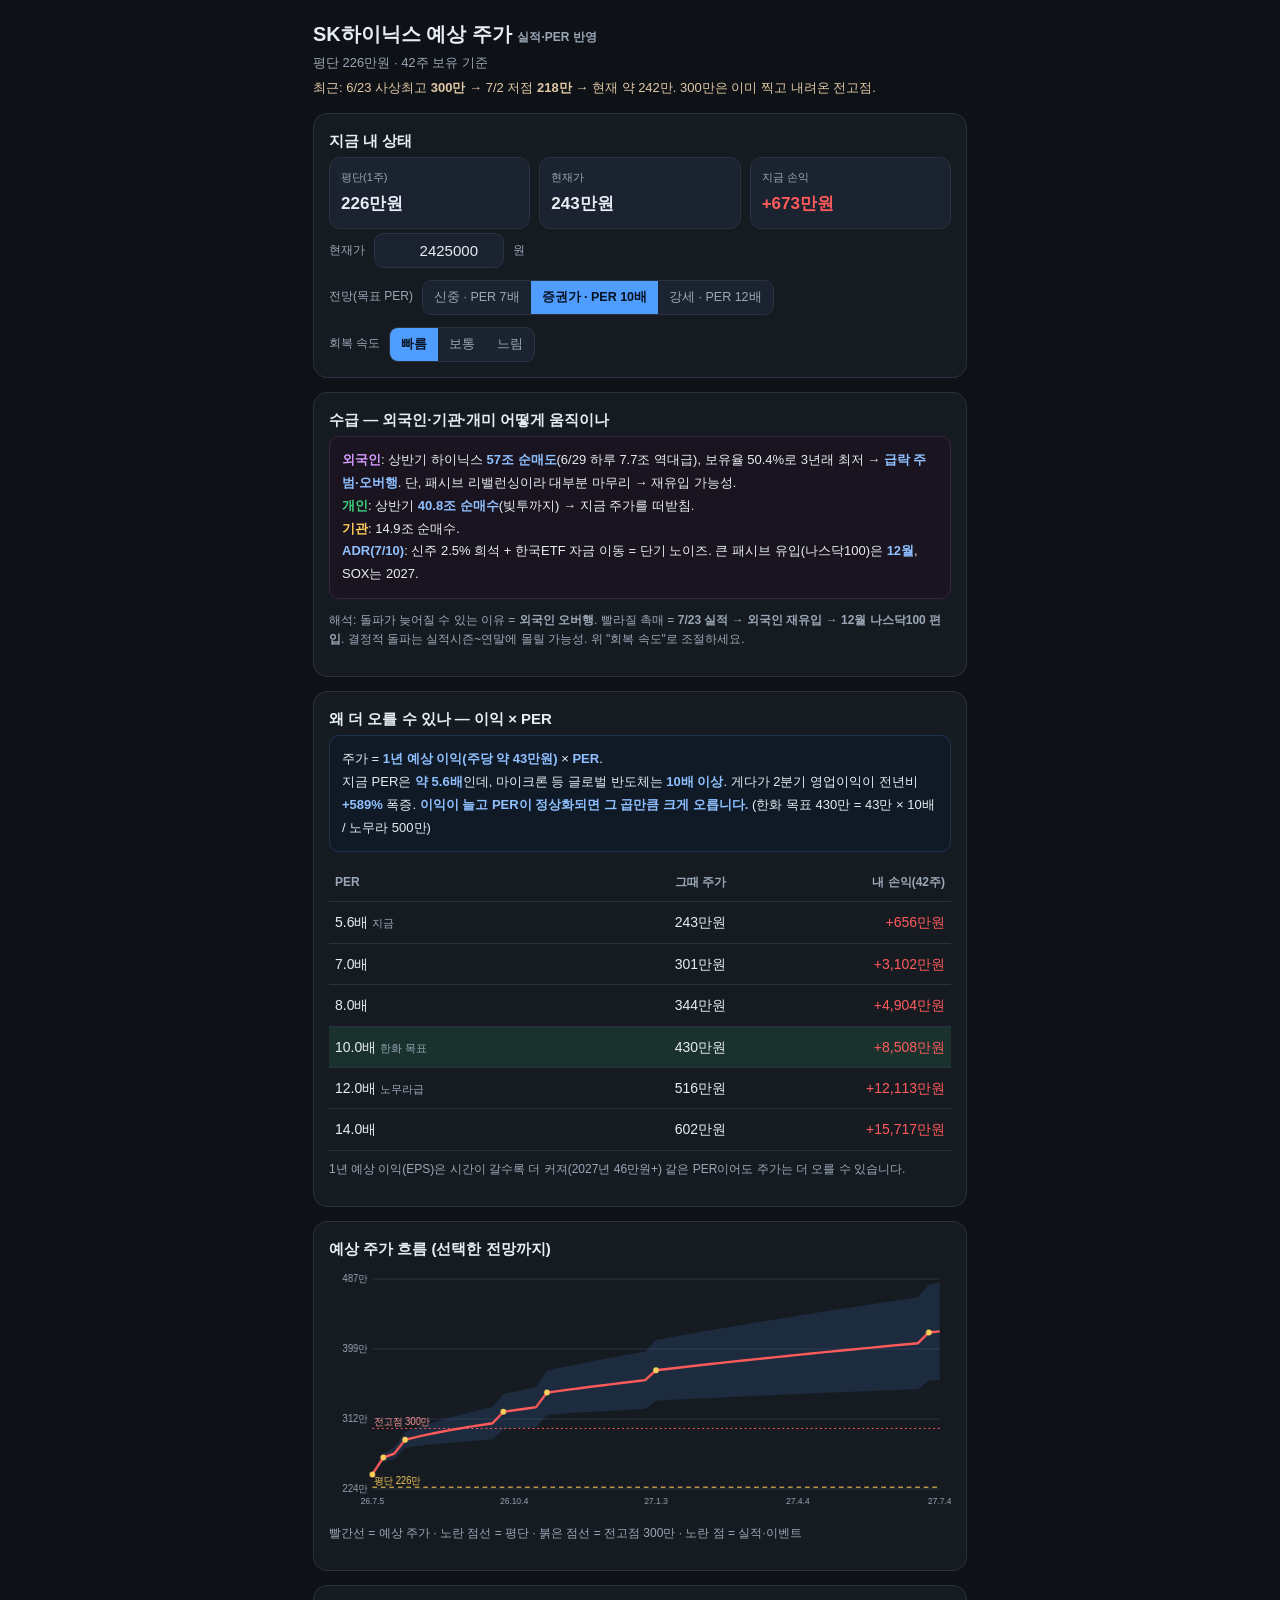
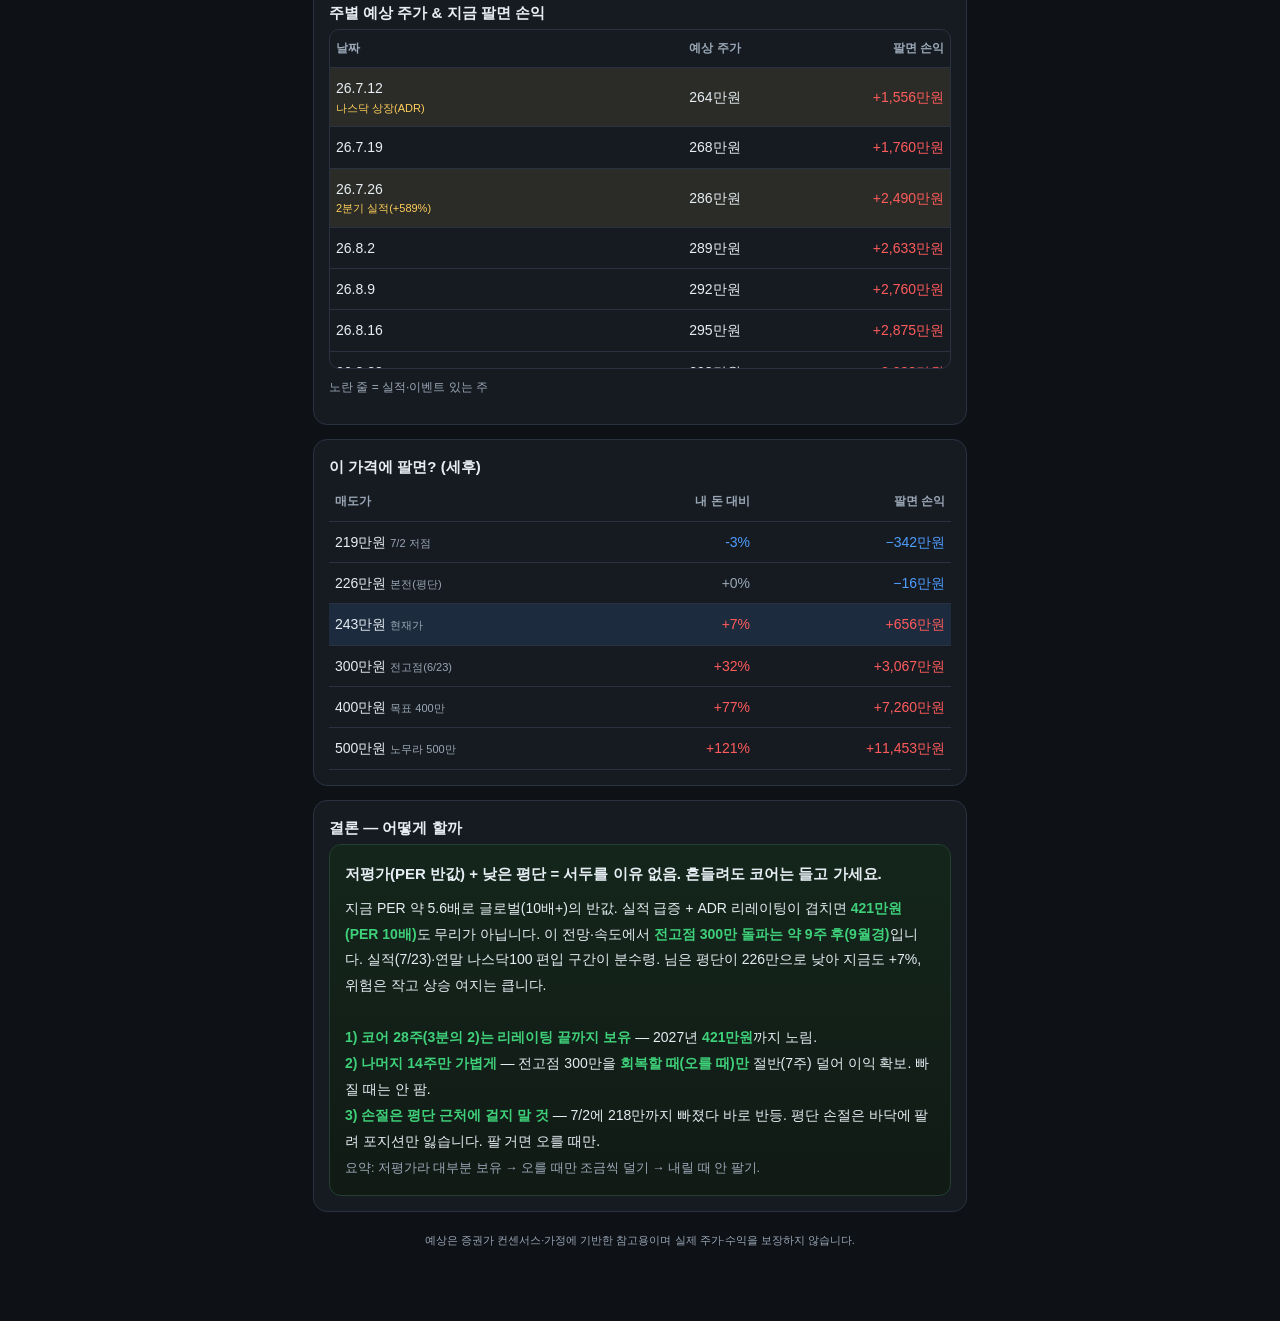
==== commit d29e5716: "Add supply/demand (flows) awareness and recovery-speed control - Add flows section: foreign net sell" ====
--- a/hynix-profit-analysis/index.html
+++ b/hynix-profit-analysis/index.html
@@ -62,6 +62,24 @@
         <button data-per="12">강세 · PER 12배</button>
       </span>
     </div>
+    <div class="in" style="margin-top:10px"><label>회복 속도</label>
+      <span class="seg" id="segspeed">
+        <button data-s="0.5" class="on">빠름</button>
+        <button data-s="1">보통</button>
+        <button data-s="1.8">느림</button>
+      </span>
+    </div>
+  </section>
+
+  <section class="panel">
+    <h2>수급 — 외국인·기관·개미 어떻게 움직이나</h2>
+    <div class="why" style="background:#1a1420;border-color:#3a2340">
+      <b style="color:#d79bff">외국인</b>: 상반기 하이닉스 <b>57조 순매도</b>(6/29 하루 7.7조 역대급), 보유율 50.4%로 3년래 최저 → <b>급락 주범·오버행</b>. 단, 패시브 리밸런싱이라 대부분 마무리 → 재유입 가능성.<br>
+      <b style="color:#3fd07a">개인</b>: 상반기 <b>40.8조 순매수</b>(빚투까지) → 지금 주가를 떠받침.<br>
+      <b style="color:#ffcf5c">기관</b>: 14.9조 순매수.<br>
+      <b style="color:#8fc0ff">ADR(7/10)</b>: 신주 2.5% 희석 + 한국ETF 자금 이동 = 단기 노이즈. 큰 패시브 유입(나스닥100)은 <b>12월</b>, SOX는 2027.
+    </div>
+    <p class="tip">해석: 돌파가 늦어질 수 있는 이유 = <b>외국인 오버행</b>. 빨라질 촉매 = <b>7/23 실적 → 외국인 재유입 → 12월 나스닥100 편입</b>. 결정적 돌파는 실적시즌~연말에 몰릴 가능성. 위 "회복 속도"로 조절하세요.</p>
   </section>
 
   <section class="panel">
@@ -126,15 +144,20 @@
 const fmtD=(dt)=>`${dt.getFullYear()%100}.${dt.getMonth()+1}.${dt.getDate()}`;
 
 let targetPER=10;
+let speed=0.5;   // 회복 속도: 0.5=빠름(초반 급등), 1=보통, 1.8=느림(후반 집중)
 
 function buildPath(cur){
   const target=FWD_EPS*targetPER;
   const evByWeek={};let prodEv=1;
   EVENTS.forEach(e=>{const w=wIndex(e.d);if(w>=0&&w<=WEEKS){evByWeek[w]=e;prodEv*=(1+e.j/100);}});
-  // 남은 상승은 매주 완만하게: cur * b^52 * prodEv = target
-  const b=Math.pow(target/cur/prodEv, 1/WEEKS);
-  const path=[cur];let p=cur;
-  for(let w=1;w<=WEEKS;w++){p*=b;if(evByWeek[w])p*=(1+evByWeek[w].j/100);path.push(p);}
+  // 드리프트 총량 G를 회복 속도(shape)에 따라 앞/뒤로 배분. 끝점은 항상 target.
+  const G=target/(cur*prodEv);
+  const path=[cur];let cumEv=1;
+  for(let w=1;w<=WEEKS;w++){
+    if(evByWeek[w])cumEv*=(1+evByWeek[w].j/100);
+    const frac=Math.pow(w/WEEKS, speed);
+    path.push(cur*Math.pow(G,frac)*cumEv);
+  }
   return {path,evByWeek,target};
 }
 
@@ -159,10 +182,13 @@
   }).join("");
 }
 
+function breakoutWeek(path){for(let w=1;w<=WEEKS;w++)if(path[w]>=PEAK)return w;return -1;}
+
 function renderWeekly(path,evByWeek){
-  let rows="";
+  const bw=breakoutWeek(path);let rows="";
   for(let w=1;w<=WEEKS;w++){const price=path[w],pl=(price-AVG)*QTY,ev=evByWeek[w];
-    rows+=`<tr class="${ev?"ev":""}"><td>${fmtD(wDate(w))}${ev?`<span class="evname">${ev.n}</span>`:""}</td>
+    const isBk=(w===bw);
+    rows+=`<tr class="${isBk?"hl":ev?"ev":""}"><td>${fmtD(wDate(w))}${isBk?'<span class="evname" style="color:#3fd07a">전고점 300만 돌파</span>':ev?`<span class="evname">${ev.n}</span>`:""}</td>
       <td>${man(price)}</td><td class="${cls(pl)}">${plMan(pl)}</td></tr>`;}
   $("weekly").querySelector("tbody").innerHTML=rows;
 }
@@ -207,9 +233,11 @@
 
 function renderConcl(cur,path){
   const end=path[WEEKS], dnToAvg=(cur/AVG-1)*100;
+  const bw=breakoutWeek(path);
+  const bkTxt = bw>0 ? `이 전망·속도에서 <b>전고점 300만 돌파는 약 ${bw}주 후(${wDate(bw).getMonth()+1}월경)</b>입니다. 실적(7/23)·연말 나스닥100 편입 구간이 분수령.` : `이 전망에서는 1년 내 전고점 300만 재돌파가 어렵게 나옵니다(전망/속도를 올려보세요).`;
   $("concl").innerHTML=`
     <div class="big">저평가(PER 반값) + 낮은 평단 = 서두를 이유 없음. 흔들려도 코어는 들고 가세요.</div>
-    지금 PER 약 ${(cur/FWD_EPS).toFixed(1)}배로 글로벌(10배+)의 반값. 실적 급증 + ADR 리레이팅이 겹치면 <b>${man(end)}(PER ${targetPER}배)</b>도 무리가 아닙니다. 님은 평단이 226만으로 낮아 지금도 +${Math.round(dnToAvg)}%, 위험은 작고 상승 여지는 큽니다.<br><br>
+    지금 PER 약 ${(cur/FWD_EPS).toFixed(1)}배로 글로벌(10배+)의 반값. 실적 급증 + ADR 리레이팅이 겹치면 <b>${man(end)}(PER ${targetPER}배)</b>도 무리가 아닙니다. ${bkTxt} 님은 평단이 226만으로 낮아 지금도 +${Math.round(dnToAvg)}%, 위험은 작고 상승 여지는 큽니다.<br><br>
     <b>1) 코어 28주(3분의 2)는 리레이팅 끝까지 보유</b> — 2027년 <b>${man(end)}</b>까지 노림.<br>
     <b>2) 나머지 14주만 가볍게</b> — 전고점 300만을 <b>회복할 때(오를 때)만</b> 절반(7주) 덜어 이익 확보. 빠질 때는 안 팜.<br>
     <b>3) 손절은 평단 근처에 걸지 말 것</b> — 7/2에 218만까지 빠졌다 바로 반등. 평단 손절은 바닥에 팔려 포지션만 잃습니다. 팔 거면 오를 때만.<br>
@@ -225,6 +253,8 @@
 $("cur").addEventListener("input",update);
 $("seg").addEventListener("click",(e)=>{const b=e.target.closest("button");if(!b)return;
   targetPER=+b.dataset.per;[...$("seg").children].forEach(x=>x.classList.remove("on"));b.classList.add("on");update();});
+$("segspeed").addEventListener("click",(e)=>{const b=e.target.closest("button");if(!b)return;
+  speed=+b.dataset.s;[...$("segspeed").children].forEach(x=>x.classList.remove("on"));b.classList.add("on");update();});
 update();
 </script>
 </body>
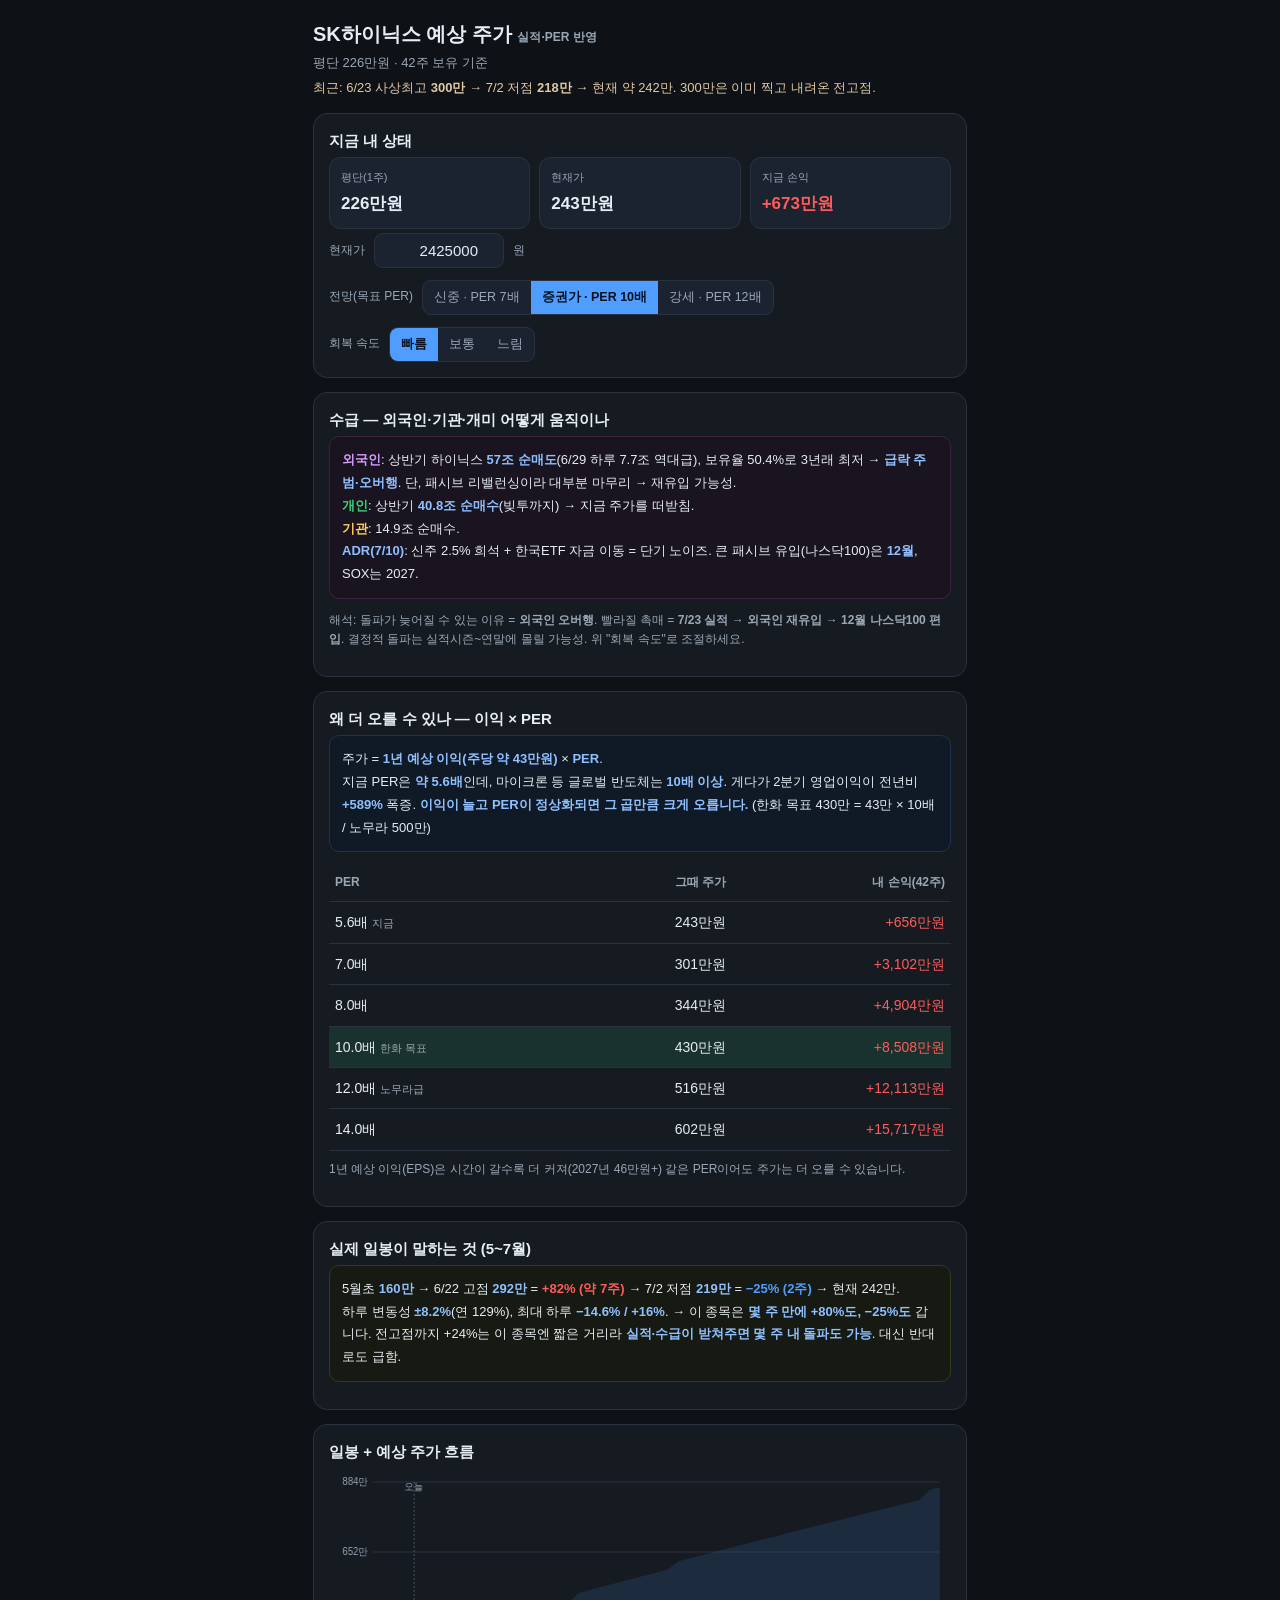
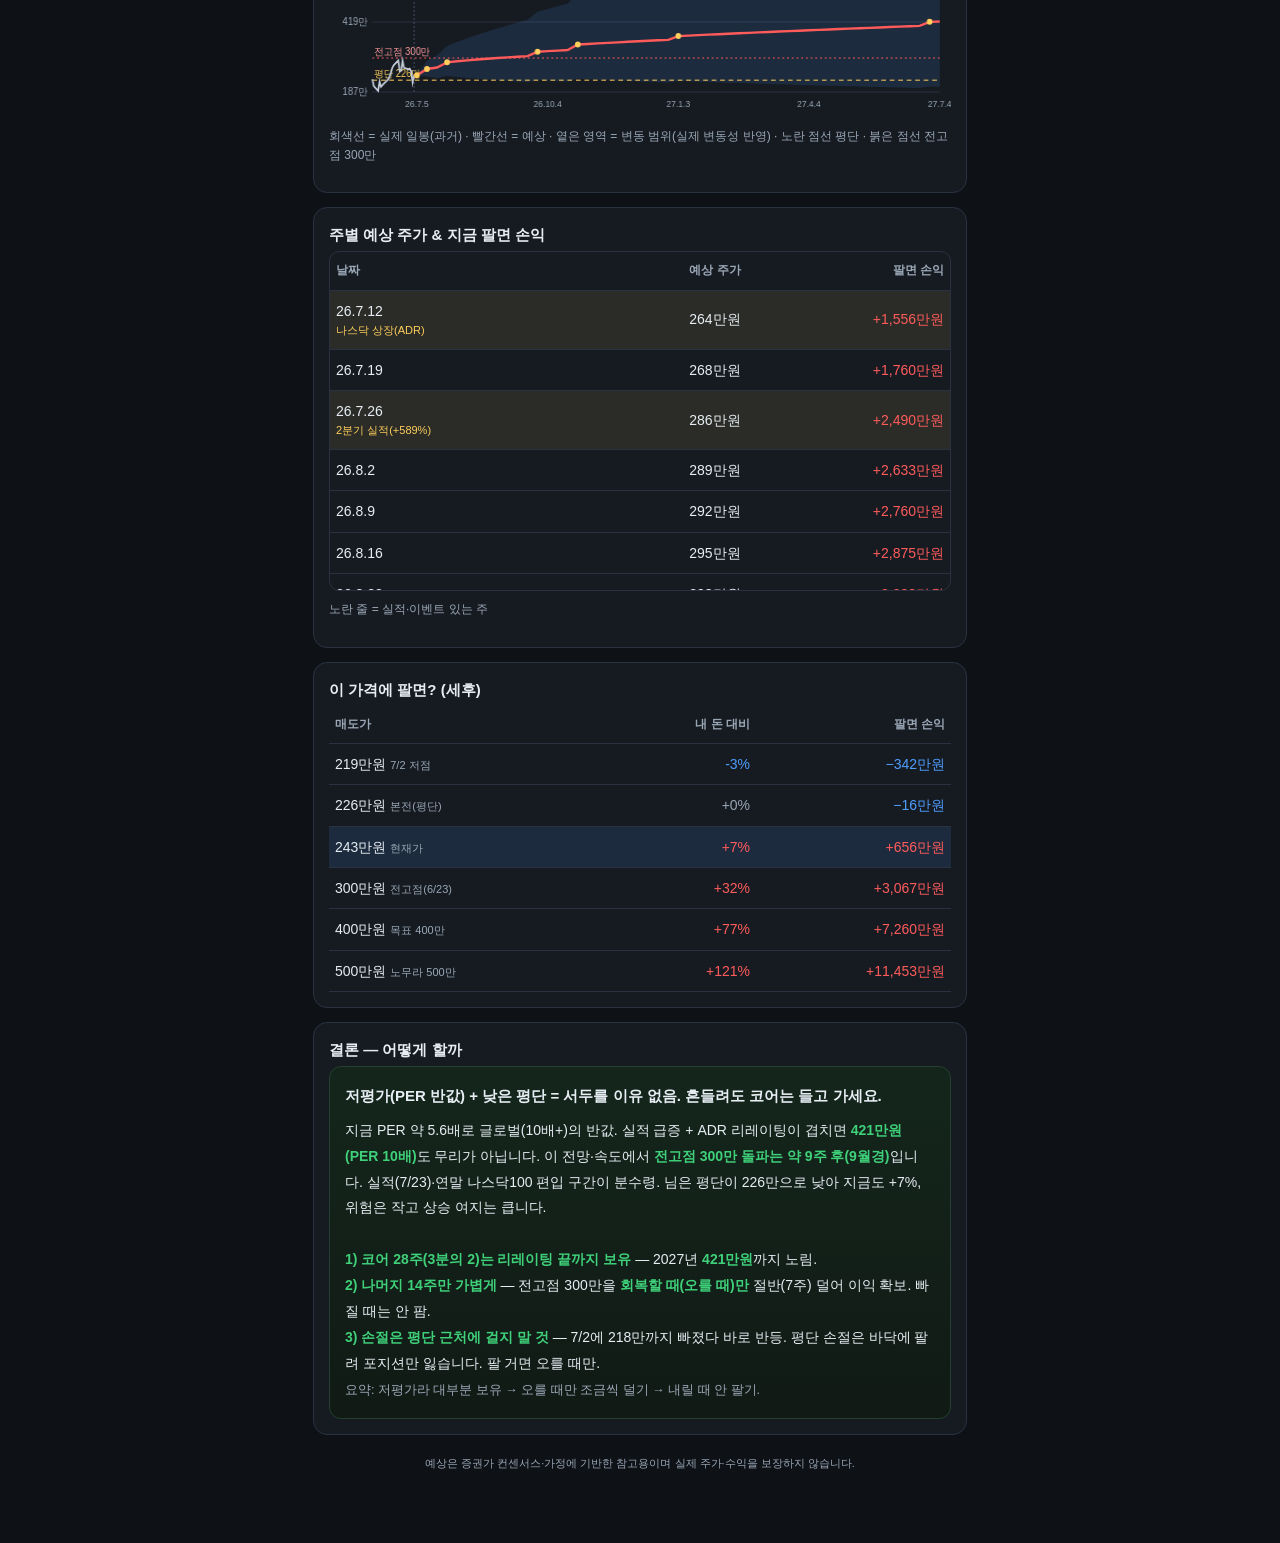
==== commit a7857ceb: "Incorporate real May-July daily candles and realized volatility - Embed actual daily closes (Jun 4 -" ====
--- a/hynix-profit-analysis/index.html
+++ b/hynix-profit-analysis/index.html
@@ -93,9 +93,17 @@
   </section>
 
   <section class="panel">
-    <h2>예상 주가 흐름 (선택한 전망까지)</h2>
+    <h2>실제 일봉이 말하는 것 (5~7월)</h2>
+    <div class="why" style="background:#161a12;border-color:#2f3a1e">
+      5월초 <b>160만</b> → 6/22 고점 <b>292만</b> = <b style="color:#ff5b5b">+82% (약 7주)</b> → 7/2 저점 <b>219만</b> = <b style="color:#4f9dff">−25% (2주)</b> → 현재 242만.<br>
+      하루 변동성 <b>±8.2%</b>(연 129%), 최대 하루 <b>−14.6% / +16%</b>. → 이 종목은 <b>몇 주 만에 +80%도, −25%도</b> 갑니다. 전고점까지 +24%는 이 종목엔 짧은 거리라 <b>실적·수급이 받쳐주면 몇 주 내 돌파도 가능</b>. 대신 반대로도 급함.
+    </div>
+  </section>
+
+  <section class="panel">
+    <h2>일봉 + 예상 주가 흐름</h2>
     <canvas id="chart" width="660" height="250"></canvas>
-    <p class="tip">빨간선 = 예상 주가 · 노란 점선 = 평단 · 붉은 점선 = 전고점 300만 · 노란 점 = 실적·이벤트</p>
+    <p class="tip">회색선 = 실제 일봉(과거) · 빨간선 = 예상 · 옅은 영역 = 변동 범위(실제 변동성 반영) · 노란 점선 평단 · 붉은 점선 전고점 300만</p>
   </section>
 
   <section class="panel">
@@ -138,6 +146,16 @@
   {d:"2026-12-31",n:"연말·HBM4",j:3},
   {d:"2027-06-30",n:"슈퍼사이클",j:3},
 ];
+// 실제 일봉 종가 (2026, 네이버·인베스팅)
+const HIST=[
+  ["2026-06-04",2298000],["2026-06-05",2070000],["2026-06-08",1911000],["2026-06-09",2215000],
+  ["2026-06-10",2048000],["2026-06-11",2101000],["2026-06-12",2150000],["2026-06-15",2288000],
+  ["2026-06-16",2382000],["2026-06-17",2521000],["2026-06-18",2685000],["2026-06-19",2764000],
+  ["2026-06-22",2919000],["2026-06-23",2555000],["2026-06-24",2580000],["2026-06-25",2917000],
+  ["2026-06-26",2673000],["2026-06-29",2628000],["2026-06-30",2650000],["2026-07-01",2560000],
+  ["2026-07-02",2187000],["2026-07-03",2425000],
+];
+const VOL_W=0.10;  // 향후 주간 변동성(실제 일 8.2%·연 129% 과열을 다소 진정한 가정)
 const WEEKS=52;
 const wIndex=(iso)=>Math.round((new Date(iso)-START)/(7*864e5));
 const wDate=(w)=>{const dt=new Date(START);dt.setDate(dt.getDate()+w*7);return dt;};
@@ -209,26 +227,40 @@
 function drawChart(path,evByWeek){
   const cv=$("chart"),ctx=cv.getContext("2d"),W=cv.width,H=cv.height;ctx.clearRect(0,0,W,H);
   const padL=46,padR=12,padT=14,padB=26,x0=padL,x1=W-padR,y0=H-padB,y1=padT;
-  const up=path.map((p,w)=>p*(1+0.02*Math.sqrt(w))),dn=path.map((p,w)=>p*(1-0.02*Math.sqrt(w)));
-  const lo=Math.min(...dn,AVG)*0.99,hi=Math.max(...up,PEAK)*1.01;
-  const sx=(w)=>x0+(w/WEEKS)*(x1-x0),sy=(v)=>y0-((v-lo)/(hi-lo))*(y0-y1);
+  const histPts=HIST.map(h=>({t:new Date(h[0]).getTime(),v:h[1]}));
+  const fcPts=path.map((v,w)=>({t:wDate(w).getTime(),v,w}));
+  const up=fcPts.map(p=>p.v*Math.exp(VOL_W*Math.sqrt(p.w))),dn=fcPts.map(p=>p.v*Math.exp(-VOL_W*Math.sqrt(p.w)));
+  const tmin=histPts[0].t, tmax=fcPts[fcPts.length-1].t;
+  const lo=Math.min(...histPts.map(p=>p.v),...dn,AVG)*0.98, hi=Math.max(...histPts.map(p=>p.v),...up,PEAK)*1.02;
+  const sx=(t)=>x0+((t-tmin)/(tmax-tmin))*(x1-x0), sy=(v)=>y0-((v-lo)/(hi-lo))*(y0-y1);
   ctx.strokeStyle="#2a3140";ctx.fillStyle="#9aa7b6";ctx.font="10px sans-serif";
   for(let g=0;g<=3;g++){const v=lo+(hi-lo)*g/3,y=sy(v);ctx.beginPath();ctx.moveTo(x0,y);ctx.lineTo(x1,y);ctx.stroke();
     ctx.textAlign="right";ctx.fillText(Math.round(v/10000)+"만",x0-5,y+3);}
+  // forecast band
   ctx.fillStyle="rgba(79,157,255,.13)";ctx.beginPath();
-  up.forEach((v,w)=>{const x=sx(w),y=sy(v);w?ctx.lineTo(x,y):ctx.moveTo(x,y);});
-  for(let w=WEEKS;w>=0;w--)ctx.lineTo(sx(w),sy(dn[w]));ctx.closePath();ctx.fill();
+  fcPts.forEach((p,i)=>{const x=sx(p.t),y=sy(up[i]);i?ctx.lineTo(x,y):ctx.moveTo(x,y);});
+  for(let i=fcPts.length-1;i>=0;i--)ctx.lineTo(sx(fcPts[i].t),sy(dn[i]));ctx.closePath();ctx.fill();
+  // 전고점 / 평단
   if(PEAK>=lo&&PEAK<=hi){ctx.strokeStyle="#ff5b5b";ctx.setLineDash([2,3]);const yp=sy(PEAK);
     ctx.beginPath();ctx.moveTo(x0,yp);ctx.lineTo(x1,yp);ctx.stroke();ctx.setLineDash([]);
     ctx.fillStyle="#ff9b9b";ctx.textAlign="left";ctx.fillText("전고점 300만",x0+2,yp-3);}
   ctx.strokeStyle="#ffcf5c";ctx.setLineDash([5,4]);const ya=sy(AVG);
   ctx.beginPath();ctx.moveTo(x0,ya);ctx.lineTo(x1,ya);ctx.stroke();ctx.setLineDash([]);
   ctx.fillStyle="#ffcf5c";ctx.textAlign="left";ctx.fillText("평단 226만",x0+2,ya-3);
+  // 오늘 경계선
+  const tNow=histPts[histPts.length-1].t;ctx.strokeStyle="#4a5568";ctx.setLineDash([2,2]);
+  ctx.beginPath();ctx.moveTo(sx(tNow),y1);ctx.lineTo(sx(tNow),y0);ctx.stroke();ctx.setLineDash([]);
+  ctx.fillStyle="#9aa7b6";ctx.textAlign="center";ctx.fillText("오늘",sx(tNow),y1+8);
+  // 실제 일봉(과거)
+  ctx.strokeStyle="#c3ccd8";ctx.lineWidth=1.8;ctx.beginPath();
+  histPts.forEach((p,i)=>{const x=sx(p.t),y=sy(p.v);i?ctx.lineTo(x,y):ctx.moveTo(x,y);});ctx.stroke();
+  // 예상(미래)
   ctx.strokeStyle="#ff5b5b";ctx.lineWidth=2.4;ctx.beginPath();
-  path.forEach((v,w)=>{const x=sx(w),y=sy(v);w?ctx.lineTo(x,y):ctx.moveTo(x,y);});ctx.stroke();
-  ctx.fillStyle="#ffcf5c";Object.keys(evByWeek).forEach(w=>{w=+w;ctx.beginPath();ctx.arc(sx(w),sy(path[w]),3,0,7);ctx.fill();});
+  ctx.moveTo(sx(tNow),sy(histPts[histPts.length-1].v));
+  fcPts.forEach(p=>{ctx.lineTo(sx(p.t),sy(p.v));});ctx.stroke();
+  ctx.fillStyle="#ffcf5c";Object.keys(evByWeek).forEach(w=>{w=+w;ctx.beginPath();ctx.arc(sx(fcPts[w].t),sy(fcPts[w].v),3,0,7);ctx.fill();});
   ctx.fillStyle="#9aa7b6";ctx.textAlign="center";ctx.font="9px sans-serif";
-  [0,13,26,39,52].forEach(w=>{ctx.fillText(fmtD(wDate(w)),sx(w),y0+15);});
+  [0,13,26,39,52].forEach(w=>{ctx.fillText(fmtD(wDate(w)),sx(wDate(w).getTime()),y0+15);});
 }
 
 function renderConcl(cur,path){
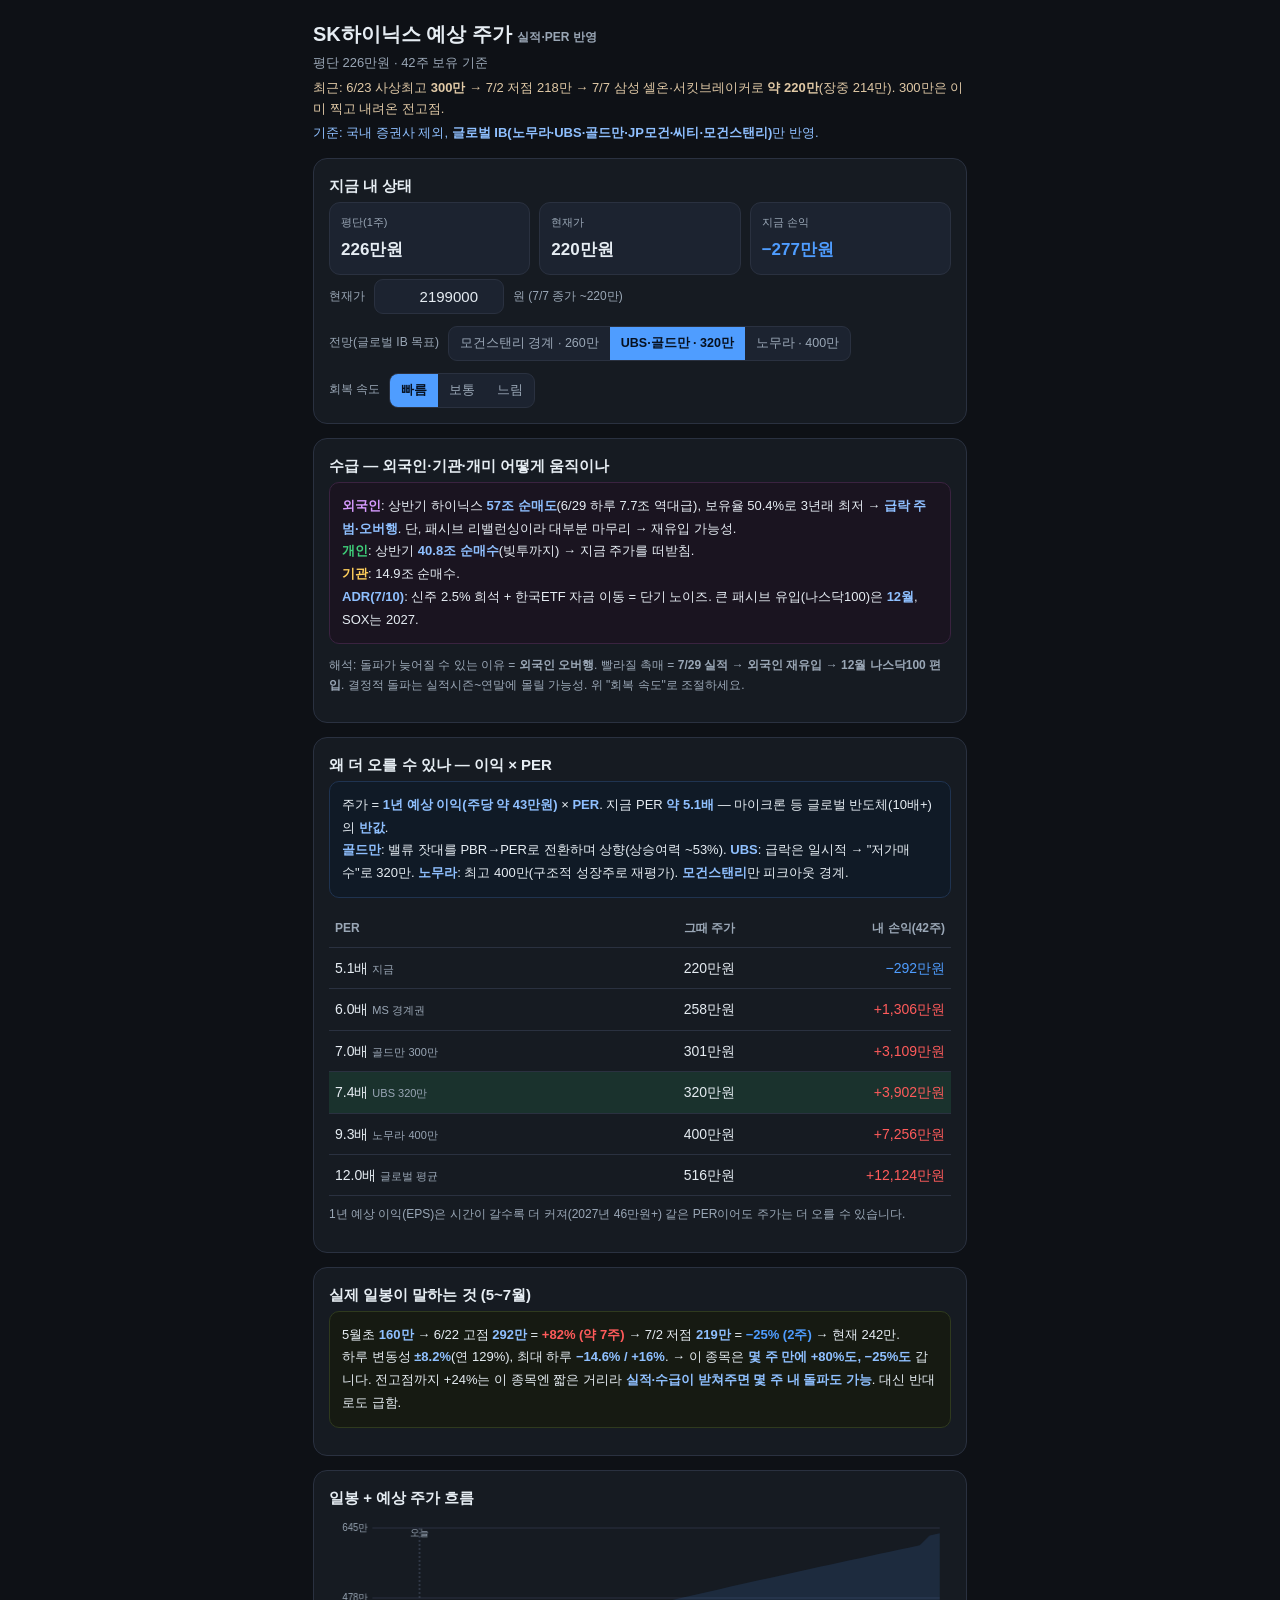
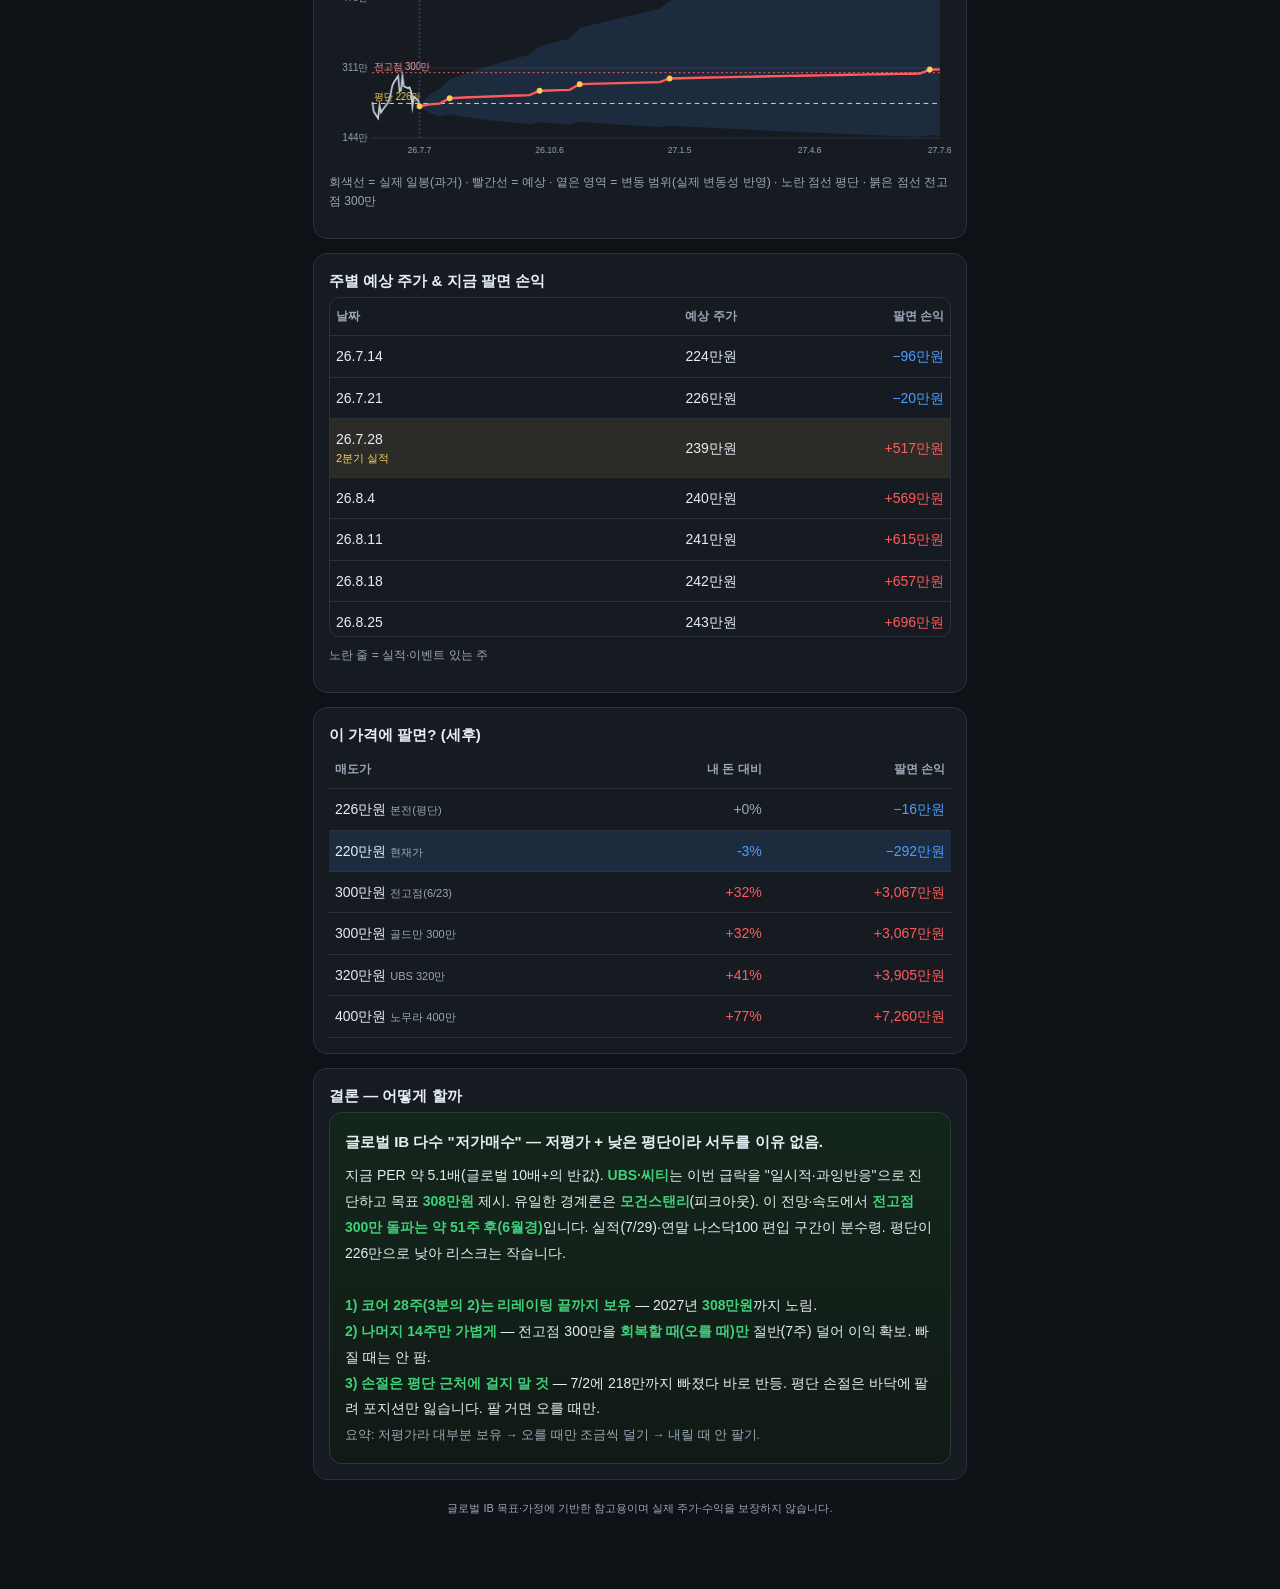
==== commit 7ef4d1b2: "Switch to global-IB-only basis; add Jul 6-7 candles and IB target presets - Per user request, base a" ====
--- a/hynix-profit-analysis/index.html
+++ b/hynix-profit-analysis/index.html
@@ -49,17 +49,18 @@
 <div class="wrap">
   <h1>SK하이닉스 예상 주가 <span style="font-size:12px;color:var(--muted)">실적·PER 반영</span></h1>
   <p class="lead">평단 226만원 · 42주 보유 기준</p>
-  <p class="lead" style="color:#e0c9a6">최근: 6/23 사상최고 <b>300만</b> → 7/2 저점 <b>218만</b> → 현재 약 242만. 300만은 이미 찍고 내려온 전고점.</p>
+  <p class="lead" style="color:#e0c9a6">최근: 6/23 사상최고 <b>300만</b> → 7/2 저점 218만 → 7/7 삼성 셀온·서킷브레이커로 <b>약 220만</b>(장중 214만). 300만은 이미 찍고 내려온 전고점.</p>
+  <p class="lead" style="color:#8fc0ff">기준: 국내 증권사 제외, <b>글로벌 IB(노무라·UBS·골드만·JP모건·씨티·모건스탠리)</b>만 반영.</p>
 
   <section class="panel">
     <h2>지금 내 상태</h2>
     <div class="cards" id="now"></div>
-    <div class="in"><label>현재가</label><input id="cur" type="number" value="2425000" step="1000"/><span class="muted" style="font-size:12px">원</span></div>
-    <div class="in" style="margin-top:10px"><label>전망(목표 PER)</label>
+    <div class="in"><label>현재가</label><input id="cur" type="number" value="2199000" step="1000"/><span class="muted" style="font-size:12px">원 (7/7 종가 ~220만)</span></div>
+    <div class="in" style="margin-top:10px"><label>전망(글로벌 IB 목표)</label>
       <span class="seg" id="seg">
-        <button data-per="7">신중 · PER 7배</button>
-        <button data-per="10" class="on">증권가 · PER 10배</button>
-        <button data-per="12">강세 · PER 12배</button>
+        <button data-price="2600000">모건스탠리 경계 · 260만</button>
+        <button data-price="3200000" class="on">UBS·골드만 · 320만</button>
+        <button data-price="4000000">노무라 · 400만</button>
       </span>
     </div>
     <div class="in" style="margin-top:10px"><label>회복 속도</label>
@@ -79,14 +80,14 @@
       <b style="color:#ffcf5c">기관</b>: 14.9조 순매수.<br>
       <b style="color:#8fc0ff">ADR(7/10)</b>: 신주 2.5% 희석 + 한국ETF 자금 이동 = 단기 노이즈. 큰 패시브 유입(나스닥100)은 <b>12월</b>, SOX는 2027.
     </div>
-    <p class="tip">해석: 돌파가 늦어질 수 있는 이유 = <b>외국인 오버행</b>. 빨라질 촉매 = <b>7/23 실적 → 외국인 재유입 → 12월 나스닥100 편입</b>. 결정적 돌파는 실적시즌~연말에 몰릴 가능성. 위 "회복 속도"로 조절하세요.</p>
+    <p class="tip">해석: 돌파가 늦어질 수 있는 이유 = <b>외국인 오버행</b>. 빨라질 촉매 = <b>7/29 실적 → 외국인 재유입 → 12월 나스닥100 편입</b>. 결정적 돌파는 실적시즌~연말에 몰릴 가능성. 위 "회복 속도"로 조절하세요.</p>
   </section>
 
   <section class="panel">
     <h2>왜 더 오를 수 있나 — 이익 × PER</h2>
     <div class="why">
-      주가 = <b>1년 예상 이익(주당 약 43만원)</b> × <b>PER</b>.<br>
-      지금 PER은 <b id="curper">약 5.6배</b>인데, 마이크론 등 글로벌 반도체는 <b>10배 이상</b>. 게다가 2분기 영업이익이 전년비 <b>+589%</b> 폭증. <b>이익이 늘고 PER이 정상화되면 그 곱만큼 크게 오릅니다.</b> (한화 목표 430만 = 43만 × 10배 / 노무라 500만)
+      주가 = <b>1년 예상 이익(주당 약 43만원)</b> × <b>PER</b>. 지금 PER <b id="curper">약 5.1배</b> — 마이크론 등 글로벌 반도체(10배+)의 <b>반값</b>.<br>
+      <b>골드만</b>: 밸류 잣대를 PBR→PER로 전환하며 상향(상승여력 ~53%). <b>UBS</b>: 급락은 일시적 → "저가매수"로 320만. <b>노무라</b>: 최고 400만(구조적 성장주로 재평가). <b>모건스탠리</b>만 피크아웃 경계.
     </div>
     <table id="valu"><thead><tr><th>PER</th><th>그때 주가</th><th>내 손익(42주)</th></tr></thead><tbody></tbody></table>
     <p class="tip">1년 예상 이익(EPS)은 시간이 갈수록 더 커져(2027년 46만원+) 같은 PER이어도 주가는 더 오를 수 있습니다.</p>
@@ -122,13 +123,13 @@
     <div class="concl" id="concl"></div>
   </section>
 
-  <p class="foot">예상은 증권가 컨센서스·가정에 기반한 참고용이며 실제 주가·수익을 보장하지 않습니다.</p>
+  <p class="foot">글로벌 IB 목표·가정에 기반한 참고용이며 실제 주가·수익을 보장하지 않습니다.</p>
 </div>
 
 <script>
 const $=(id)=>document.getElementById(id);
 const AVG=2264880, QTY=42;
-const FWD_EPS=429777;   // 12개월 선행 EPS (한화, 목표 430만=43만×10배)
+const FWD_EPS=430000;   // 12개월 선행 EPS(컨센). 골드만/노무라도 PER 기반 재평가 논리
 const PEAK=3000000, LOW=2187000;
 const AFTERTAX=0.99835; // 세금+수수료 대략
 const man=(n)=>Math.round(n/10000).toLocaleString("ko-KR")+"만원";
@@ -136,11 +137,10 @@
 const pctv=(n)=>(n>=0?"+":"")+Math.round(n)+"%";
 const cls=(n)=>n>0?"up":n<0?"down":"muted";
 
-const START=new Date("2026-07-05");
+const START=new Date("2026-07-07");
 const EVENTS=[
-  {d:"2026-07-07",n:"삼성 실적",j:2},
-  {d:"2026-07-10",n:"나스닥 상장(ADR)",j:4},
-  {d:"2026-07-23",n:"2분기 실적(+589%)",j:5},
+  {d:"2026-07-10",n:"ADR 나스닥 상장",j:4},
+  {d:"2026-07-29",n:"2분기 실적",j:5},
   {d:"2026-09-30",n:"엔비디아·업황",j:4},
   {d:"2026-10-28",n:"3분기 실적",j:5},
   {d:"2026-12-31",n:"연말·HBM4",j:3},
@@ -153,7 +153,7 @@
   ["2026-06-16",2382000],["2026-06-17",2521000],["2026-06-18",2685000],["2026-06-19",2764000],
   ["2026-06-22",2919000],["2026-06-23",2555000],["2026-06-24",2580000],["2026-06-25",2917000],
   ["2026-06-26",2673000],["2026-06-29",2628000],["2026-06-30",2650000],["2026-07-01",2560000],
-  ["2026-07-02",2187000],["2026-07-03",2425000],
+  ["2026-07-02",2187000],["2026-07-03",2425000],["2026-07-06",2341000],["2026-07-07",2199000],
 ];
 const VOL_W=0.10;  // 향후 주간 변동성(실제 일 8.2%·연 129% 과열을 다소 진정한 가정)
 const WEEKS=52;
@@ -161,11 +161,11 @@
 const wDate=(w)=>{const dt=new Date(START);dt.setDate(dt.getDate()+w*7);return dt;};
 const fmtD=(dt)=>`${dt.getFullYear()%100}.${dt.getMonth()+1}.${dt.getDate()}`;
 
-let targetPER=10;
+let targetPrice=3200000;  // 글로벌 IB 목표가 프리셋
 let speed=0.5;   // 회복 속도: 0.5=빠름(초반 급등), 1=보통, 1.8=느림(후반 집중)
 
 function buildPath(cur){
-  const target=FWD_EPS*targetPER;
+  const target=targetPrice;
   const evByWeek={};let prodEv=1;
   EVENTS.forEach(e=>{const w=wIndex(e.d);if(w>=0&&w<=WEEKS){evByWeek[w]=e;prodEv*=(1+e.j/100);}});
   // 드리프트 총량 G를 회복 속도(shape)에 따라 앞/뒤로 배분. 끝점은 항상 target.
@@ -190,11 +190,12 @@
 function renderValu(cur){
   const curPer=cur/FWD_EPS;
   const rows=[
-    {per:curPer,t:"지금"},{per:7,t:""},{per:8,t:""},{per:10,t:"한화 목표"},{per:12,t:"노무라급"},{per:14,t:""},
+    {per:curPer,t:"지금"},{per:6,t:"MS 경계권"},{per:7,t:"골드만 300만"},{per:7.44,t:"UBS 320만"},{per:9.3,t:"노무라 400만"},{per:12,t:"글로벌 평균"},
   ];
+  const tgtPer=targetPrice/FWD_EPS;
   $("valu").querySelector("tbody").innerHTML=rows.map(r=>{
     const price=FWD_EPS*r.per, pl=(price*AFTERTAX-AVG)*QTY;
-    const hl=Math.abs(r.per-targetPER)<0.01;
+    const hl=Math.abs(r.per-tgtPer)<0.1;
     return `<tr class="${hl?"hl":""}"><td>${r.per.toFixed(1)}배 <span class="muted" style="font-size:11px">${r.t}</span></td>
       <td>${man(price)}</td><td class="${cls(pl)}">${plMan(pl)}</td></tr>`;
   }).join("");
@@ -213,8 +214,8 @@
 
 function renderTargets(cur){
   const rows=[
-    {n:"7/2 저점",p:LOW},{n:"본전(평단)",p:AVG},{n:"현재가",p:cur},
-    {n:"전고점(6/23)",p:PEAK},{n:"목표 400만",p:4000000},{n:"노무라 500만",p:5000000},
+    {n:"본전(평단)",p:AVG},{n:"현재가",p:cur},{n:"전고점(6/23)",p:PEAK},
+    {n:"골드만 300만",p:3000000},{n:"UBS 320만",p:3200000},{n:"노무라 400만",p:4000000},
   ];
   $("targets").querySelector("tbody").innerHTML=rows.map(r=>{
     const net=(r.p*AFTERTAX-AVG)*QTY,d=(r.p/AVG-1)*100;
@@ -266,10 +267,10 @@
 function renderConcl(cur,path){
   const end=path[WEEKS], dnToAvg=(cur/AVG-1)*100;
   const bw=breakoutWeek(path);
-  const bkTxt = bw>0 ? `이 전망·속도에서 <b>전고점 300만 돌파는 약 ${bw}주 후(${wDate(bw).getMonth()+1}월경)</b>입니다. 실적(7/23)·연말 나스닥100 편입 구간이 분수령.` : `이 전망에서는 1년 내 전고점 300만 재돌파가 어렵게 나옵니다(전망/속도를 올려보세요).`;
+  const bkTxt = bw>0 ? `이 전망·속도에서 <b>전고점 300만 돌파는 약 ${bw}주 후(${wDate(bw).getMonth()+1}월경)</b>입니다. 실적(7/29)·연말 나스닥100 편입 구간이 분수령.` : `이 전망에서는 1년 내 전고점 300만 재돌파가 어렵게 나옵니다(전망/속도를 올려보세요).`;
   $("concl").innerHTML=`
-    <div class="big">저평가(PER 반값) + 낮은 평단 = 서두를 이유 없음. 흔들려도 코어는 들고 가세요.</div>
-    지금 PER 약 ${(cur/FWD_EPS).toFixed(1)}배로 글로벌(10배+)의 반값. 실적 급증 + ADR 리레이팅이 겹치면 <b>${man(end)}(PER ${targetPER}배)</b>도 무리가 아닙니다. ${bkTxt} 님은 평단이 226만으로 낮아 지금도 +${Math.round(dnToAvg)}%, 위험은 작고 상승 여지는 큽니다.<br><br>
+    <div class="big">글로벌 IB 다수 "저가매수" — 저평가 + 낮은 평단이라 서두를 이유 없음.</div>
+    지금 PER 약 ${(cur/FWD_EPS).toFixed(1)}배(글로벌 10배+의 반값). <b>UBS·씨티</b>는 이번 급락을 "일시적·과잉반응"으로 진단하고 목표 <b>${man(end)}</b> 제시. 유일한 경계론은 <b>모건스탠리</b>(피크아웃). ${bkTxt} 평단이 226만으로 낮아 리스크는 작습니다.<br><br>
     <b>1) 코어 28주(3분의 2)는 리레이팅 끝까지 보유</b> — 2027년 <b>${man(end)}</b>까지 노림.<br>
     <b>2) 나머지 14주만 가볍게</b> — 전고점 300만을 <b>회복할 때(오를 때)만</b> 절반(7주) 덜어 이익 확보. 빠질 때는 안 팜.<br>
     <b>3) 손절은 평단 근처에 걸지 말 것</b> — 7/2에 218만까지 빠졌다 바로 반등. 평단 손절은 바닥에 팔려 포지션만 잃습니다. 팔 거면 오를 때만.<br>
@@ -284,7 +285,7 @@
 }
 $("cur").addEventListener("input",update);
 $("seg").addEventListener("click",(e)=>{const b=e.target.closest("button");if(!b)return;
-  targetPER=+b.dataset.per;[...$("seg").children].forEach(x=>x.classList.remove("on"));b.classList.add("on");update();});
+  targetPrice=+b.dataset.price;[...$("seg").children].forEach(x=>x.classList.remove("on"));b.classList.add("on");update();});
 $("segspeed").addEventListener("click",(e)=>{const b=e.target.closest("button");if(!b)return;
   speed=+b.dataset.s;[...$("segspeed").children].forEach(x=>x.classList.remove("on"));b.classList.add("on");update();});
 update();
